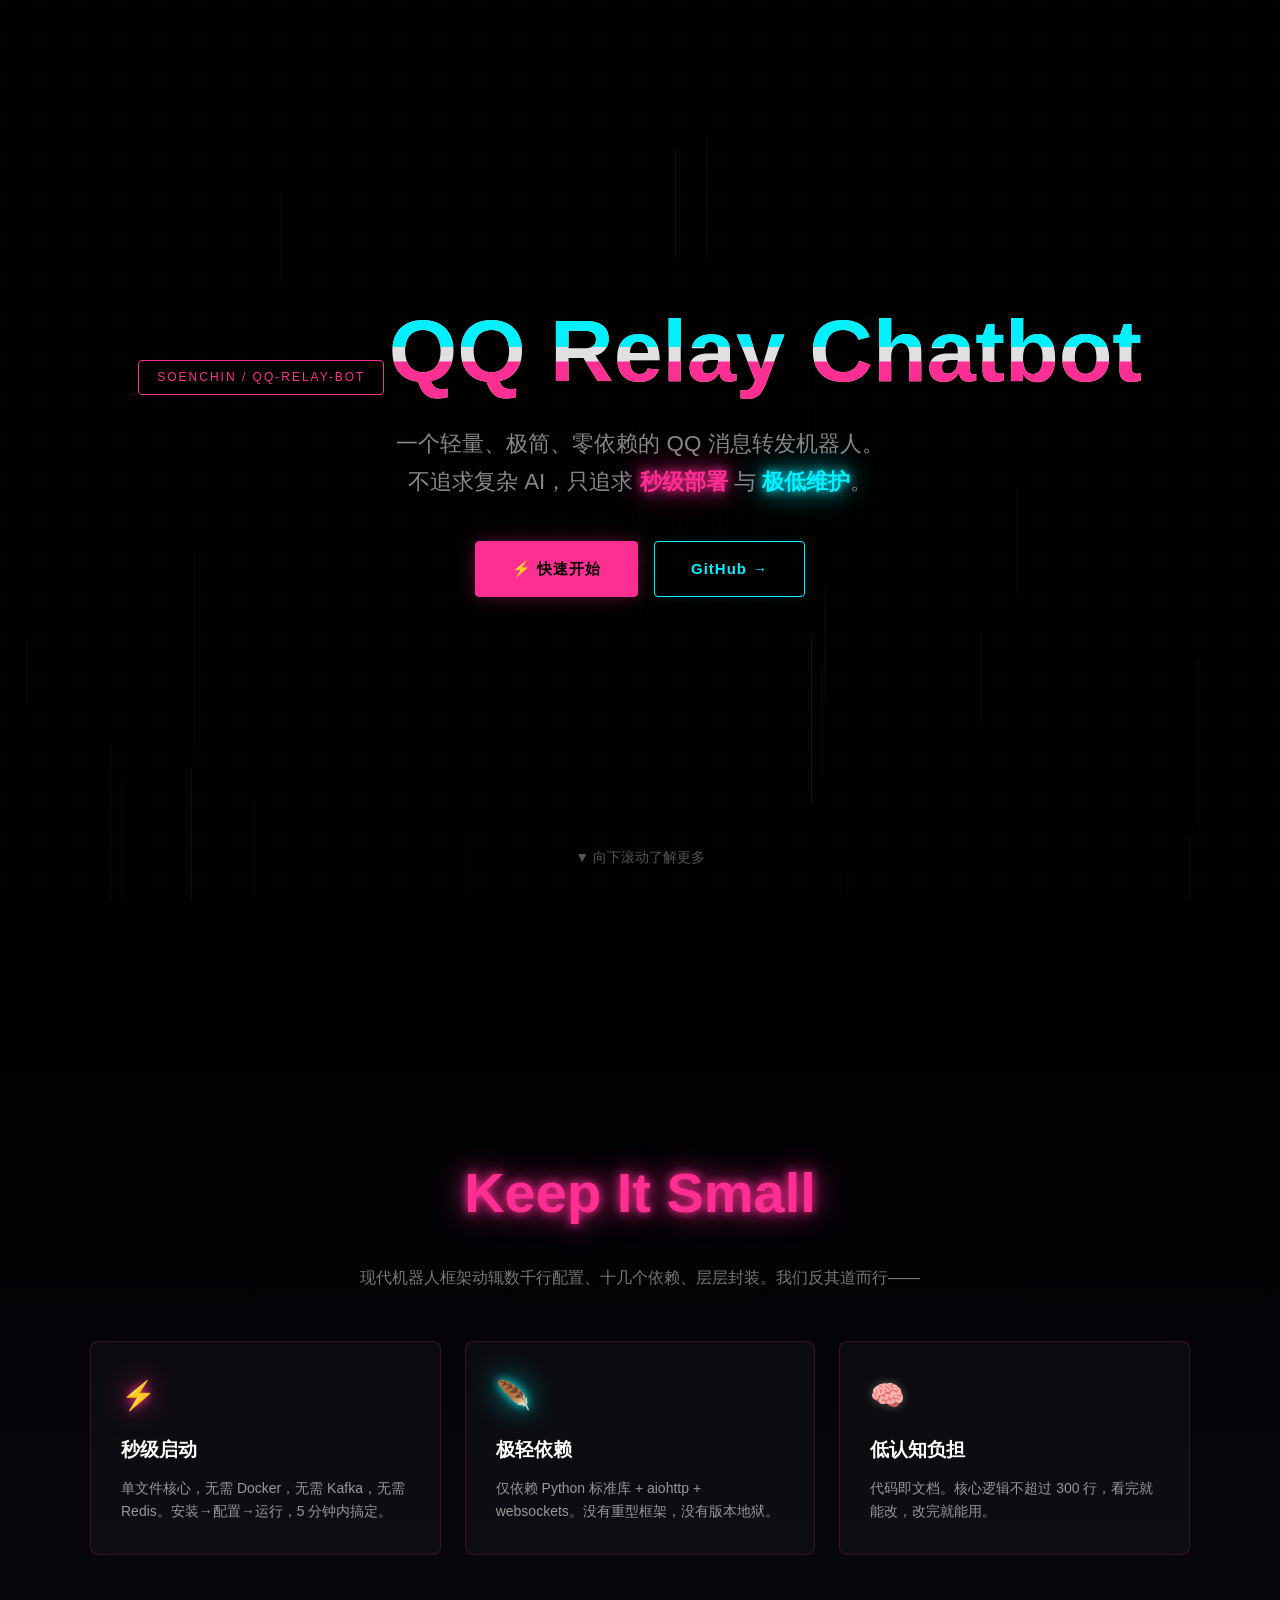
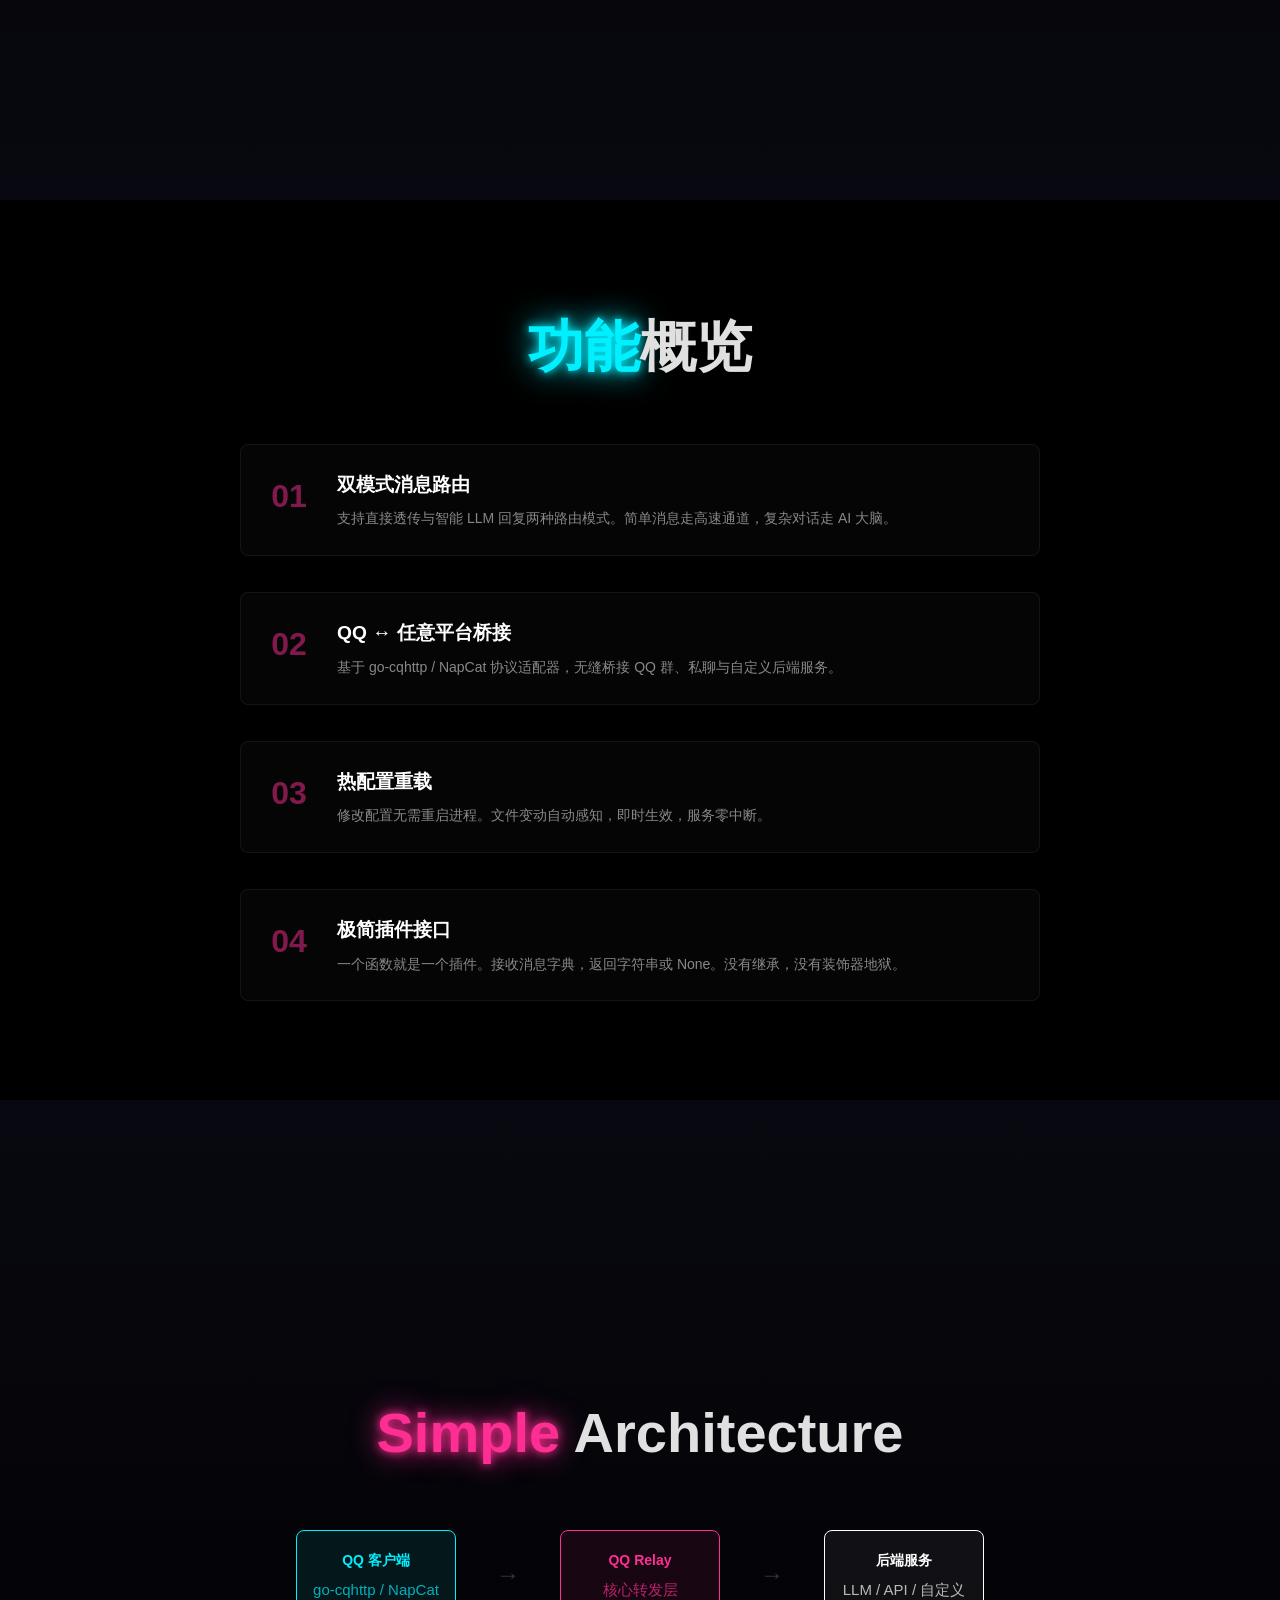
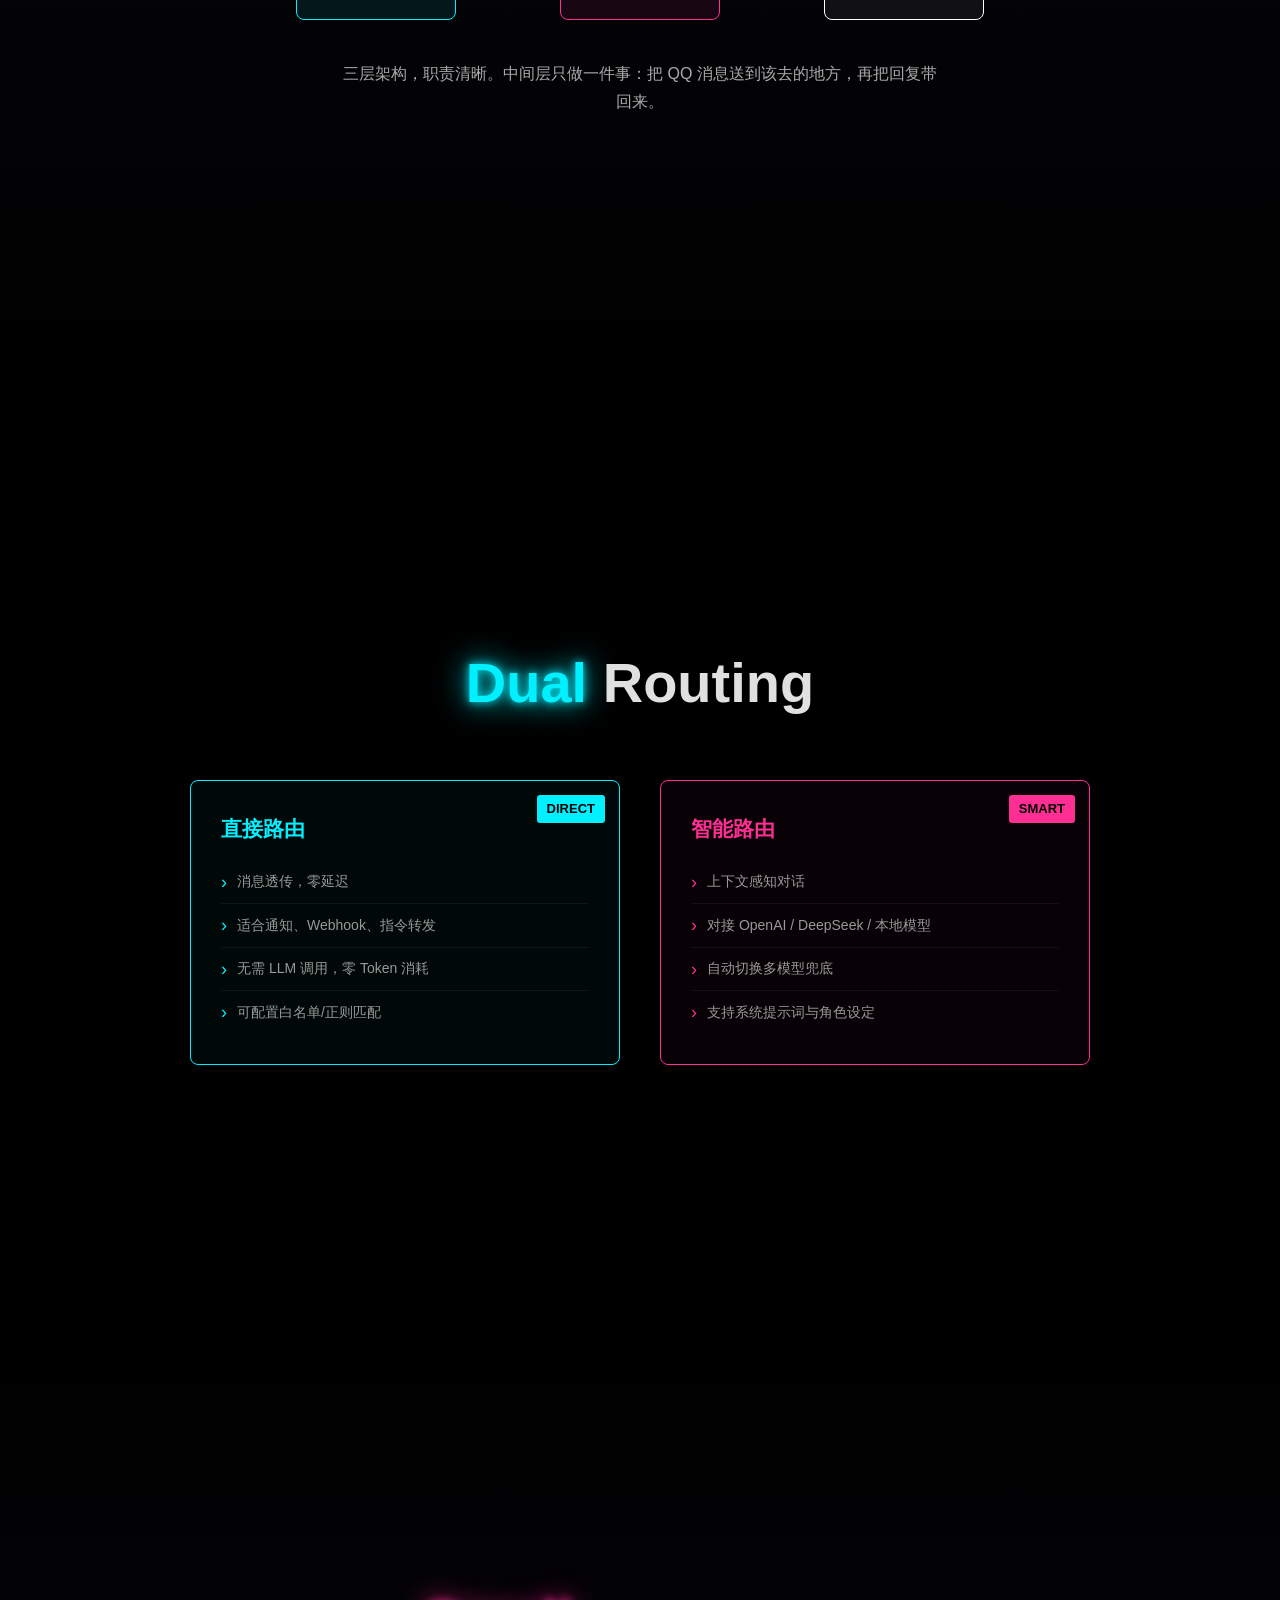
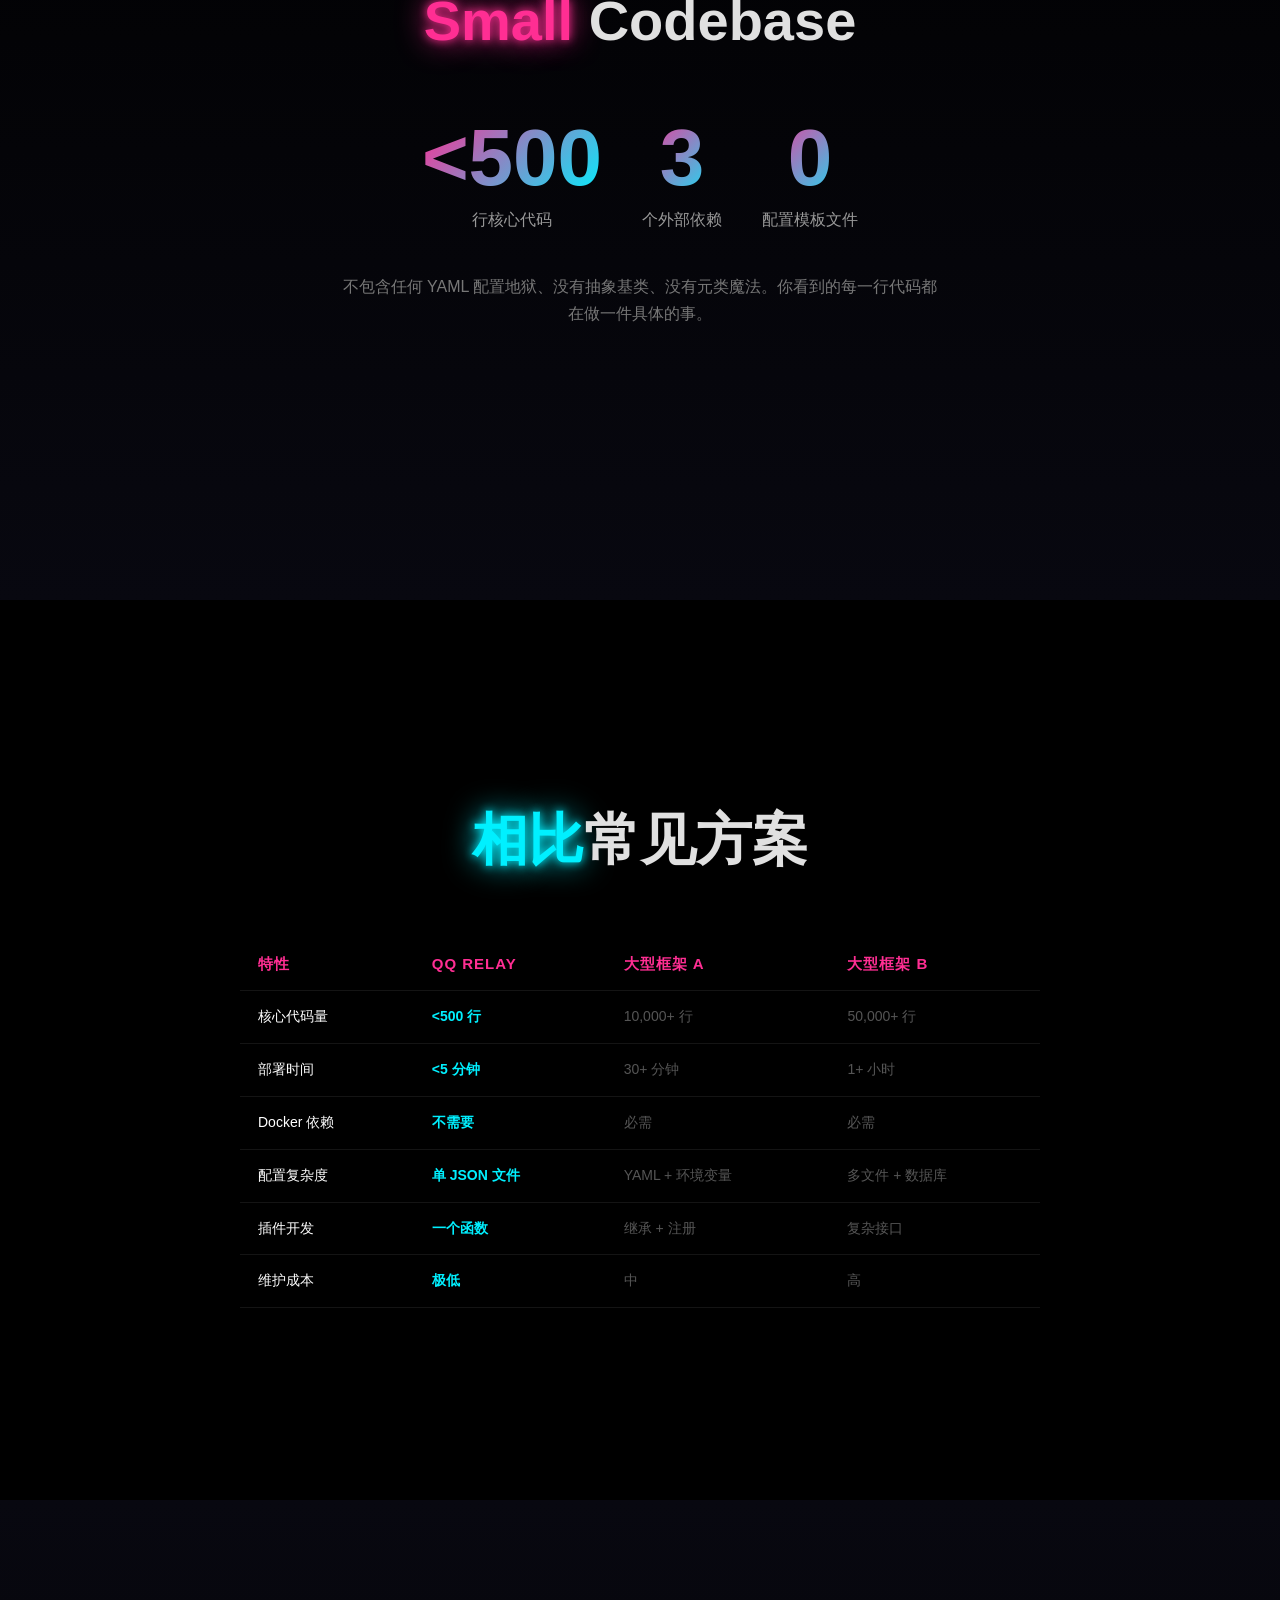
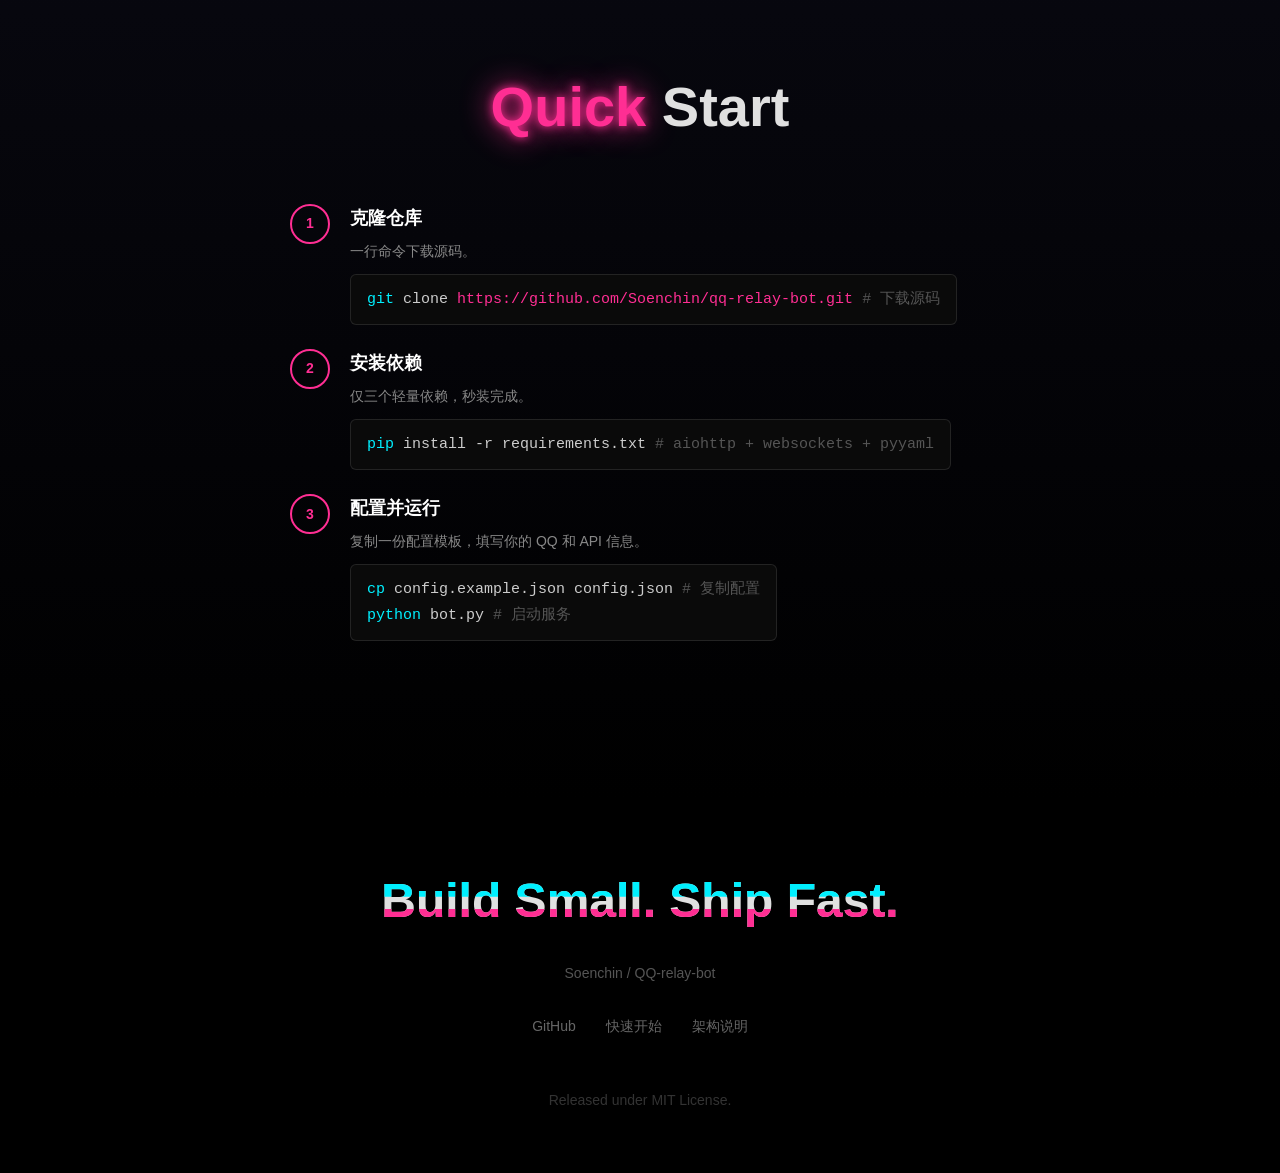
==== docs/index.html @ 9f0d70b4 "Add landing page to docs/ for GitHub Pages" ====
<!DOCTYPE html>
<html lang="zh-CN">
<head>
<meta charset="UTF-8">
<meta name="viewport" content="width=device-width, initial-scale=1.0">
<title>QQ Relay Chatbot — 轻量 · 极简 · 即开即用</title>
<style>
/* === RESET & BASE === */
*, *::before, *::after { margin: 0; padding: 0; box-sizing: border-box; }
html { scroll-behavior: smooth; }
body {
  font-family: 'Segoe UI', 'PingFang SC', 'Microsoft YaHei', sans-serif;
  background: #000; color: #e0e0e0;
  overflow-x: hidden;
  line-height: 1.7;
}

/* === ANIMATED GRID BACKGROUND === */
#bg-canvas {
  position: fixed; inset: 0; z-index: 0; pointer-events: none;
}

/* === SCROLLBAR === */
::-webkit-scrollbar { width: 6px; }
::-webkit-scrollbar-track { background: #000; }
::-webkit-scrollbar-thumb { background: #FF2E93; border-radius: 3px; }

/* === GLITCH TEXT === */
.glitch {
  position: relative;
  display: inline-block;
}
.glitch::before, .glitch::after {
  content: attr(data-text);
  position: absolute; left: 0; top: 0; width: 100%; height: 100%;
}
.glitch::before {
  color: #00F0FF;
  clip-path: polygon(0 0, 100% 0, 100% 45%, 0 45%);
  animation: glitchTop 3s infinite linear alternate-reverse;
}
.glitch::after {
  color: #FF2E93;
  clip-path: polygon(0 60%, 100% 60%, 100% 100%, 0 100%);
  animation: glitchBottom 3s infinite linear alternate-reverse;
}
@keyframes glitchTop {
  0%, 20%, 100% { transform: translateX(0); }
  10% { transform: translateX(-3px); }
  15% { transform: translateX(2px); }
}
@keyframes glitchBottom {
  0%, 20%, 100% { transform: translateX(0); }
  10% { transform: translateX(3px); }
  15% { transform: translateX(-2px); }
}

/* === NEON TEXT === */
.neon-pink { color: #FF2E93; text-shadow: 0 0 10px #FF2E93, 0 0 30px #FF2E93; }
.neon-cyan { color: #00F0FF; text-shadow: 0 0 10px #00F0FF, 0 0 30px #00F0FF; }
.neon-white { color: #fff; text-shadow: 0 0 10px rgba(255,255,255,0.3); }

/* === SECTIONS === */
section {
  position: relative; z-index: 1;
  width: 100%; min-height: 100vh;
  display: flex; flex-direction: column; justify-content: center; align-items: center;
  padding: 80px 24px;
}
.container { width: 100%; max-width: 1100px; margin: 0 auto; }

/* === HERO === */
#hero { text-align: center; min-height: 100vh; }
#hero .badge {
  display: inline-block; padding: 6px 18px; border-radius: 4px;
  border: 1px solid #FF2E93; color: #FF2E93; font-size: 12px; letter-spacing: 2px; text-transform: uppercase;
  margin-bottom: 30px; animation: pulse 2s ease-in-out infinite;
}
@keyframes pulse { 0%,100% { opacity: 1; } 50% { opacity: 0.6; } }
#hero h1 { font-size: clamp(2.5rem, 8vw, 5.5rem); font-weight: 900; margin-bottom: 16px; line-height: 1.1; }
#hero .subtitle { font-size: clamp(1rem, 2.5vw, 1.4rem); color: #888; max-width: 600px; margin: 0 auto 40px; }
#hero .cta { display: inline-flex; gap: 16px; flex-wrap: wrap; justify-content: center; }
#hero .btn {
  display: inline-block; padding: 14px 36px; border-radius: 4px; font-size: 15px; font-weight: 600;
  text-decoration: none; transition: all 0.3s; cursor: pointer; border: 1px solid; letter-spacing: 1px;
}
#hero .btn-primary {
  background: #FF2E93; color: #000; border-color: #FF2E93;
  box-shadow: 0 0 20px rgba(255,46,147,0.3);
}
#hero .btn-primary:hover { background: #ff4da6; box-shadow: 0 0 30px rgba(255,46,147,0.5); }
#hero .btn-ghost {
  background: transparent; color: #00F0FF; border-color: #00F0FF;
  box-shadow: 0 0 10px rgba(0,240,255,0.1);
}
#hero .btn-ghost:hover { background: rgba(0,240,255,0.1); box-shadow: 0 0 20px rgba(0,240,255,0.3); }
#hero .scroll-hint { position: absolute; bottom: 30px; left: 50%; transform: translateX(-50%); font-size: 14px; color: #555; }

/* === PHILOSOPHY === */
#philosophy { background: linear-gradient(180deg, #000 0%, #080810 100%); }
#philosophy h2 { font-size: clamp(2rem, 6vw, 3.5rem); margin-bottom: 24px; text-align: center; }
#philosophy .cards { display: grid; grid-template-columns: repeat(auto-fit, minmax(280px, 1fr)); gap: 24px; margin-top: 50px; }
#philosophy .card {
  background: rgba(255,255,255,0.03); border: 1px solid rgba(255,46,147,0.2); border-radius: 8px;
  padding: 30px; transition: all 0.3s; position: relative; overflow: hidden;
}
#philosophy .card::before {
  content: ''; position: absolute; top: 0; left: 0; right: 0; height: 2px;
  background: linear-gradient(90deg, #FF2E93, #00F0FF); opacity: 0; transition: opacity 0.3s;
}
#philosophy .card:hover { border-color: rgba(255,46,147,0.5); transform: translateY(-4px); }
#philosophy .card:hover::before { opacity: 1; }
#philosophy .card-icon { font-size: 28px; margin-bottom: 14px; }
#philosophy .card h3 { font-size: 1.2rem; margin-bottom: 10px; color: #fff; }
#philosophy .card p { font-size: 14px; color: #999; }

/* === FEATURES === */
#features { background: #000; }
#features h2 { font-size: clamp(2rem, 6vw, 3.5rem); margin-bottom: 50px; text-align: center; }
#features .feature-list { display: flex; flex-direction: column; gap: 36px; max-width: 800px; margin: 0 auto; }
#features .feature-item {
  display: flex; gap: 24px; align-items: flex-start;
  padding: 24px; background: rgba(255,255,255,0.02); border: 1px solid rgba(255,255,255,0.06); border-radius: 8px;
  transition: all 0.3s;
}
#features .feature-item:hover { border-color: rgba(0,240,255,0.3); background: rgba(0,240,255,0.03); }
#features .feature-num {
  font-size: 2rem; font-weight: 900; color: #FF2E93; opacity: 0.5; min-width: 48px; text-align: center;
}
#features .feature-text h3 { font-size: 1.2rem; color: #fff; margin-bottom: 6px; }
#features .feature-text p { color: #888; font-size: 14px; }

/* === ARCHITECTURE === */
#architecture { background: linear-gradient(180deg, #080810 0%, #000 100%); }
#architecture h2 { font-size: clamp(2rem, 6vw, 3.5rem); margin-bottom: 50px; text-align: center; }
#architecture .arch-box {
  display: flex; flex-wrap: wrap; justify-content: center; gap: 40px; align-items: center; max-width: 900px; margin: 0 auto;
}
#architecture .arch-node {
  width: 160px; height: 90px; border-radius: 8px; display: flex; align-items: center; justify-content: center;
  font-size: 14px; font-weight: 600; position: relative; flex-direction: column; gap: 4px;
}
#architecture .arch-node.qq { background: rgba(0,240,255,0.08); border: 1px solid #00F0FF; color: #00F0FF; }
#architecture .arch-node.core { background: rgba(255,46,147,0.08); border: 1px solid #FF2E93; color: #FF2E93; }
#architecture .arch-node.llm { background: rgba(255,255,255,0.05); border: 1px solid #fff; color: #fff; }
#architecture .arch-node .label { font-size: 15px; opacity: 0.7; font-weight: 400; }
#architecture .arch-arrow {
  font-size: 24px; color: #333; transition: color 0.3s;
}
#architecture .arch-box:hover .arch-arrow { color: #FF2E93; }
#architecture .desc { text-align: center; max-width: 600px; margin: 40px auto 0 auto; color: #aaa; font-size: 16px; }

/* === ROUTING === */
#routing { background: #000; }
#routing h2 { font-size: clamp(2rem, 6vw, 3.5rem); margin-bottom: 50px; text-align: center; }
#routing .routes { display: grid; grid-template-columns: repeat(auto-fit, minmax(300px, 1fr)); gap: 40px; max-width: 900px; margin: 0 auto; }
#routing .route {
  border: 1px solid; border-radius: 8px; padding: 30px; position: relative; overflow: hidden;
}
#routing .route.direct { border-color: #00F0FF; background: rgba(0,240,255,0.03); }
#routing .route.smart { border-color: #FF2E93; background: rgba(255,46,147,0.03); }
#routing .route-tag {
  position: absolute; top: 14px; right: 14px; font-size: 13px; padding: 3px 10px; border-radius: 3px; font-weight: 600;
}
#routing .route.direct .route-tag { background: #00F0FF; color: #000; }
#routing .route.smart .route-tag { background: #FF2E93; color: #000; }
#routing .route h3 { font-size: 1.3rem; margin-bottom: 14px; }
#routing .route.direct h3 { color: #00F0FF; }
#routing .route.smart h3 { color: #FF2E93; }
#routing .route ul { list-style: none; }
#routing .route li { padding: 6px 0; font-size: 14px; color: #999; border-bottom: 1px solid rgba(255,255,255,0.05); display: flex; align-items: center; gap: 10px; }
#routing .route li::before { content: '›'; font-size: 18px; }
#routing .route.direct li::before { color: #00F0FF; }
#routing .route.smart li::before { color: #FF2E93; }
#routing .route li:last-child { border-bottom: none; }

/* === CODE SIZE === */
#code-size { background: linear-gradient(180deg, #000 0%, #080810 100%); }
#code-size h2 { font-size: clamp(2rem, 6vw, 3.5rem); margin-bottom: 50px; text-align: center; }
#code-size .stats { display: flex; flex-wrap: wrap; justify-content: center; gap: 40px; max-width: 800px; margin: 0 auto; }
#code-size .stat { text-align: center; }
#code-size .stat-value {
  font-size: clamp(3rem, 8vw, 5rem); font-weight: 900; line-height: 1;
  background: linear-gradient(135deg, #FF2E93, #00F0FF); -webkit-background-clip: text; -webkit-text-fill-color: transparent;
}
#code-size .stat-label { font-size: 16px; color: #999; margin-top: 8px; }
#code-size .note { text-align: center; max-width: 600px; margin: 40px auto 0 auto; color: #777; font-size: 16px; }

/* === COMPARISON === */
#comparison { background: #000; }
#comparison h2 { font-size: clamp(2rem, 6vw, 3.5rem); margin-bottom: 50px; text-align: center; }
#comparison table { width: 100%; max-width: 800px; margin: 0 auto; border-collapse: collapse; font-size: 14px; }
#comparison th, #comparison td { padding: 14px 18px; text-align: left; border-bottom: 1px solid rgba(255,255,255,0.08); }
#comparison th { color: #FF2E93; font-weight: 600; font-size: 15px; text-transform: uppercase; letter-spacing: 1px; }
#comparison td { color: #bbb; }
#comparison td:first-child { color: #fff; font-weight: 500; }
#comparison tr:hover td { background: rgba(255,255,255,0.02); }
#comparison .check { color: #00F0FF; font-weight: 700; }
#comparison .cross { color: #555; }

/* === QUICK START === */
#quickstart { background: linear-gradient(180deg, #080810 0%, #000 100%); }
#quickstart h2 { font-size: clamp(2rem, 6vw, 3.5rem); margin-bottom: 50px; text-align: center; }
#quickstart .step-list { max-width: 700px; margin: 0 auto; display: flex; flex-direction: column; gap: 24px; }
#quickstart .step {
  display: flex; gap: 20px; align-items: flex-start;
}
#quickstart .step-num {
  width: 40px; height: 40px; border-radius: 50%; flex-shrink: 0;
  display: flex; align-items: center; justify-content: center; font-weight: 700; font-size: 14px;
  border: 2px solid #FF2E93; color: #FF2E93;
}
#quickstart .step-text h3 { font-size: 1.1rem; color: #fff; margin-bottom: 6px; }
#quickstart .step-text p { color: #888; font-size: 14px; margin-bottom: 10px; }
#quickstart .code-block {
  background: #0a0a0a; border: 1px solid rgba(255,255,255,0.1); border-radius: 6px;
  padding: 12px 16px; font-family: 'Consolas', 'Monaco', monospace; font-size: 15px; color: #ccc;
  overflow-x: auto; white-space: nowrap;
}
#quickstart .code-block .comment { color: #555; font-size: 15px; }
#quickstart .code-block .cmd { color: #00F0FF; }
#quickstart .code-block .arg { color: #FF2E93; }

/* === FOOTER === */
#footer { min-height: 40vh; text-align: center; padding: 60px 24px; }
#footer h2 { font-size: clamp(2rem, 6vw, 3rem); margin-bottom: 20px; }
#footer .links { display: flex; gap: 30px; justify-content: center; flex-wrap: wrap; margin-top: 30px; }
#footer .links a { color: #666; text-decoration: none; font-size: 14px; transition: color 0.3s; }
#footer .links a:hover { color: #FF2E93; }
#footer .copy { margin-top: 50px; font-size: 14px; color: #333; }

/* === REVEAL ANIMATION === */
.reveal { opacity: 0; transform: translateY(40px); transition: all 0.8s ease-out; }
.reveal.visible { opacity: 1; transform: translateY(0); }

/* === RESPONSIVE === */
@media (max-width: 640px) {
  #architecture .arch-arrow { display: none; }
  #architecture .arch-box { flex-direction: column; gap: 20px; }
  #routing .routes { grid-template-columns: 1fr; }
  #comparison table { font-size: 12px; }
  #comparison th, #comparison td { padding: 10px 12px; }
}
</style>
</head>
<body>

<canvas id="bg-canvas"></canvas>

<!-- ===== HERO ===== -->
<section id="hero">
  <div class="container">
    <div class="badge">Soenchin / QQ-relay-bot</div>
    <h1 class="glitch" data-text="QQ Relay Chatbot">QQ Relay Chatbot</h1>
    <p class="subtitle">一个轻量、极简、零依赖的 QQ 消息转发机器人。<br>不追求复杂 AI，只追求 <strong class="neon-pink">秒级部署</strong> 与 <strong class="neon-cyan">极低维护</strong>。</p>
    <div class="cta">
      <a href="#quickstart" class="btn btn-primary">⚡ 快速开始</a>
      <a href="https://github.com/Soenchin/qq-relay-bot" class="btn btn-ghost">GitHub →</a>
    </div>
  </div>
  <div class="scroll-hint">▼ 向下滚动了解更多</div>
</section>

<!-- ===== PHILOSOPHY ===== -->
<section id="philosophy">
  <div class="container">
    <h2 class="reveal"><span class="neon-pink">Keep It Small</span></h2>
    <p class="reveal" style="text-align:center; color:#777; max-width:600px; margin:0 auto;">现代机器人框架动辄数千行配置、十几个依赖、层层封装。我们反其道而行——</p>
    <div class="cards">
      <div class="card reveal">
        <div class="card-icon neon-pink">⚡</div>
        <h3>秒级启动</h3>
        <p>单文件核心，无需 Docker，无需 Kafka，无需 Redis。安装→配置→运行，5 分钟内搞定。</p>
      </div>
      <div class="card reveal">
        <div class="card-icon neon-cyan">🪶</div>
        <h3>极轻依赖</h3>
        <p>仅依赖 Python 标准库 + aiohttp + websockets。没有重型框架，没有版本地狱。</p>
      </div>
      <div class="card reveal">
        <div class="card-icon neon-white">🧠</div>
        <h3>低认知负担</h3>
        <p>代码即文档。核心逻辑不超过 300 行，看完就能改，改完就能用。</p>
      </div>
    </div>
  </div>
</section>

<!-- ===== FEATURES ===== -->
<section id="features">
  <div class="container">
    <h2 class="reveal"><span class="neon-cyan">功能</span>概览</h2>
    <div class="feature-list">
      <div class="feature-item reveal">
        <div class="feature-num">01</div>
        <div class="feature-text">
          <h3>双模式消息路由</h3>
          <p>支持直接透传与智能 LLM 回复两种路由模式。简单消息走高速通道，复杂对话走 AI 大脑。</p>
        </div>
      </div>
      <div class="feature-item reveal">
        <div class="feature-num">02</div>
        <div class="feature-text">
          <h3>QQ ↔ 任意平台桥接</h3>
          <p>基于 go-cqhttp / NapCat 协议适配器，无缝桥接 QQ 群、私聊与自定义后端服务。</p>
        </div>
      </div>
      <div class="feature-item reveal">
        <div class="feature-num">03</div>
        <div class="feature-text">
          <h3>热配置重载</h3>
          <p>修改配置无需重启进程。文件变动自动感知，即时生效，服务零中断。</p>
        </div>
      </div>
      <div class="feature-item reveal">
        <div class="feature-num">04</div>
        <div class="feature-text">
          <h3>极简插件接口</h3>
          <p>一个函数就是一个插件。接收消息字典，返回字符串或 None。没有继承，没有装饰器地狱。</p>
        </div>
      </div>
    </div>
  </div>
</section>

<!-- ===== ARCHITECTURE ===== -->
<section id="architecture">
  <div class="container">
    <h2 class="reveal"><span class="neon-pink">Simple</span> Architecture</h2>
    <div class="arch-box reveal">
      <div class="arch-node qq">
        <span>QQ 客户端</span>
        <span class="label">go-cqhttp / NapCat</span>
      </div>
      <div class="arch-arrow">→</div>
      <div class="arch-node core">
        <span>QQ Relay</span>
        <span class="label">核心转发层</span>
      </div>
      <div class="arch-arrow">→</div>
      <div class="arch-node llm">
        <span>后端服务</span>
        <span class="label">LLM / API / 自定义</span>
      </div>
    </div>
    <p class="desc reveal">三层架构，职责清晰。中间层只做一件事：把 QQ 消息送到该去的地方，再把回复带回来。</p>
  </div>
</section>

<!-- ===== ROUTING ===== -->
<section id="routing">
  <div class="container">
    <h2 class="reveal"><span class="neon-cyan">Dual</span> Routing</h2>
    <div class="routes">
      <div class="route direct reveal">
        <span class="route-tag">DIRECT</span>
        <h3>直接路由</h3>
        <ul>
          <li>消息透传，零延迟</li>
          <li>适合通知、Webhook、指令转发</li>
          <li>无需 LLM 调用，零 Token 消耗</li>
          <li>可配置白名单/正则匹配</li>
        </ul>
      </div>
      <div class="route smart reveal">
        <span class="route-tag">SMART</span>
        <h3>智能路由</h3>
        <ul>
          <li>上下文感知对话</li>
          <li>对接 OpenAI / DeepSeek / 本地模型</li>
          <li>自动切换多模型兜底</li>
          <li>支持系统提示词与角色设定</li>
        </ul>
      </div>
    </div>
  </div>
</section>

<!-- ===== CODE SIZE ===== -->
<section id="code-size">
  <div class="container">
    <h2 class="reveal"><span class="neon-pink">Small</span> Codebase</h2>
    <div class="stats">
      <div class="stat reveal">
        <div class="stat-value">&lt;500</div>
        <div class="stat-label">行核心代码</div>
      </div>
      <div class="stat reveal">
        <div class="stat-value">3</div>
        <div class="stat-label">个外部依赖</div>
      </div>
      <div class="stat reveal">
        <div class="stat-value">0</div>
        <div class="stat-label">配置模板文件</div>
      </div>
    </div>
    <p class="note reveal">不包含任何 YAML 配置地狱、没有抽象基类、没有元类魔法。你看到的每一行代码都在做一件具体的事。</p>
  </div>
</section>

<!-- ===== COMPARISON ===== -->
<section id="comparison">
  <div class="container">
    <h2 class="reveal"><span class="neon-cyan">相比</span>常见方案</h2>
    <div class="reveal" style="overflow-x:auto;">
      <table>
        <tr>
          <th>特性</th>
          <th>QQ Relay</th>
          <th>大型框架 A</th>
          <th>大型框架 B</th>
        </tr>
        <tr>
          <td>核心代码量</td>
          <td class="check">&lt;500 行</td>
          <td class="cross">10,000+ 行</td>
          <td class="cross">50,000+ 行</td>
        </tr>
        <tr>
          <td>部署时间</td>
          <td class="check">&lt;5 分钟</td>
          <td class="cross">30+ 分钟</td>
          <td class="cross">1+ 小时</td>
        </tr>
        <tr>
          <td>Docker 依赖</td>
          <td class="check">不需要</td>
          <td class="cross">必需</td>
          <td class="cross">必需</td>
        </tr>
        <tr>
          <td>配置复杂度</td>
          <td class="check">单 JSON 文件</td>
          <td class="cross">YAML + 环境变量</td>
          <td class="cross">多文件 + 数据库</td>
        </tr>
        <tr>
          <td>插件开发</td>
          <td class="check">一个函数</td>
          <td class="cross">继承 + 注册</td>
          <td class="cross">复杂接口</td>
        </tr>
        <tr>
          <td>维护成本</td>
          <td class="check">极低</td>
          <td class="cross">中</td>
          <td class="cross">高</td>
        </tr>
      </table>
    </div>
  </div>
</section>

<!-- ===== QUICK START ===== -->
<section id="quickstart">
  <div class="container">
    <h2 class="reveal"><span class="neon-pink">Quick</span> Start</h2>
    <div class="step-list">
      <div class="step reveal">
        <div class="step-num">1</div>
        <div class="step-text">
          <h3>克隆仓库</h3>
          <p>一行命令下载源码。</p>
          <div class="code-block">
            <span class="cmd">git</span> clone <span class="arg">https://github.com/Soenchin/qq-relay-bot.git</span> <span class="comment"># 下载源码</span>
          </div>
        </div>
      </div>
      <div class="step reveal">
        <div class="step-num">2</div>
        <div class="step-text">
          <h3>安装依赖</h3>
          <p>仅三个轻量依赖，秒装完成。</p>
          <div class="code-block">
            <span class="cmd">pip</span> install -r requirements.txt <span class="comment"># aiohttp + websockets + pyyaml</span>
          </div>
        </div>
      </div>
      <div class="step reveal">
        <div class="step-num">3</div>
        <div class="step-text">
          <h3>配置并运行</h3>
          <p>复制一份配置模板，填写你的 QQ 和 API 信息。</p>
          <div class="code-block">
            <span class="cmd">cp</span> config.example.json config.json <span class="comment"># 复制配置</span><br>
            <span class="cmd">python</span> bot.py <span class="comment"># 启动服务</span>
          </div>
        </div>
      </div>
    </div>
  </div>
</section>

<!-- ===== FOOTER ===== -->
<section id="footer">
  <div class="container">
    <h2 class="glitch" data-text="Build Small. Ship Fast.">Build Small. Ship Fast.</h2>
    <p style="color:#555; font-size:14px;">Soenchin / QQ-relay-bot</p>
    <div class="links">
      <a href="https://github.com/Soenchin/qq-relay-bot">GitHub</a>
      <a href="#quickstart">快速开始</a>
      <a href="#architecture">架构说明</a>
    </div>
    <p class="copy">Released under MIT License.</p>
  </div>
</section>

<script>
// === BACKGROUND GRID ANIMATION ===
(function() {
  const canvas = document.getElementById('bg-canvas');
  const ctx = canvas.getContext('2d');
  let w, h, rows, cols, size = 40;
  const lines = [];

  function resize() {
    w = canvas.width = window.innerWidth;
    h = canvas.height = window.innerHeight;
    rows = Math.ceil(h / size) + 1;
    cols = Math.ceil(w / size) + 1;
  }
  resize();
  window.addEventListener('resize', resize);

  for (let r = 0; r < 20; r++) {
    lines.push({
      x: Math.random() * w,
      y: Math.random() * h,
      speed: 0.5 + Math.random() * 1.5,
      len: 50 + Math.random() * 150,
      alpha: 0.05 + Math.random() * 0.1,
      color: Math.random() > 0.5 ? '#FF2E93' : '#00F0FF'
    });
  }

  function draw() {
    ctx.clearRect(0, 0, w, h);
    // grid
    ctx.strokeStyle = 'rgba(255,255,255,0.025)';
    ctx.lineWidth = 1;
    for (let x = 0; x <= w; x += size) { ctx.beginPath(); ctx.moveTo(x, 0); ctx.lineTo(x, h); ctx.stroke(); }
    for (let y = 0; y <= h; y += size) { ctx.beginPath(); ctx.moveTo(0, y); ctx.lineTo(w, y); ctx.stroke(); }
    // floating lines
    lines.forEach(l => {
      l.y += l.speed;
      if (l.y > h + l.len) { l.y = -l.len; l.x = Math.random() * w; }
      ctx.strokeStyle = l.color;
      ctx.globalAlpha = l.alpha;
      ctx.lineWidth = 1;
      ctx.beginPath();
      ctx.moveTo(l.x, l.y);
      ctx.lineTo(l.x, l.y + l.len);
      ctx.stroke();
      ctx.globalAlpha = 1;
    });
    requestAnimationFrame(draw);
  }
  draw();
})();

// === SCROLL REVEAL ===
(function() {
  const observer = new IntersectionObserver((entries) => {
    entries.forEach(e => { if (e.isIntersecting) e.target.classList.add('visible'); });
  }, { threshold: 0.1 });
  document.querySelectorAll('.reveal').forEach(el => observer.observe(el));
})();
</script>

</body>
</html>
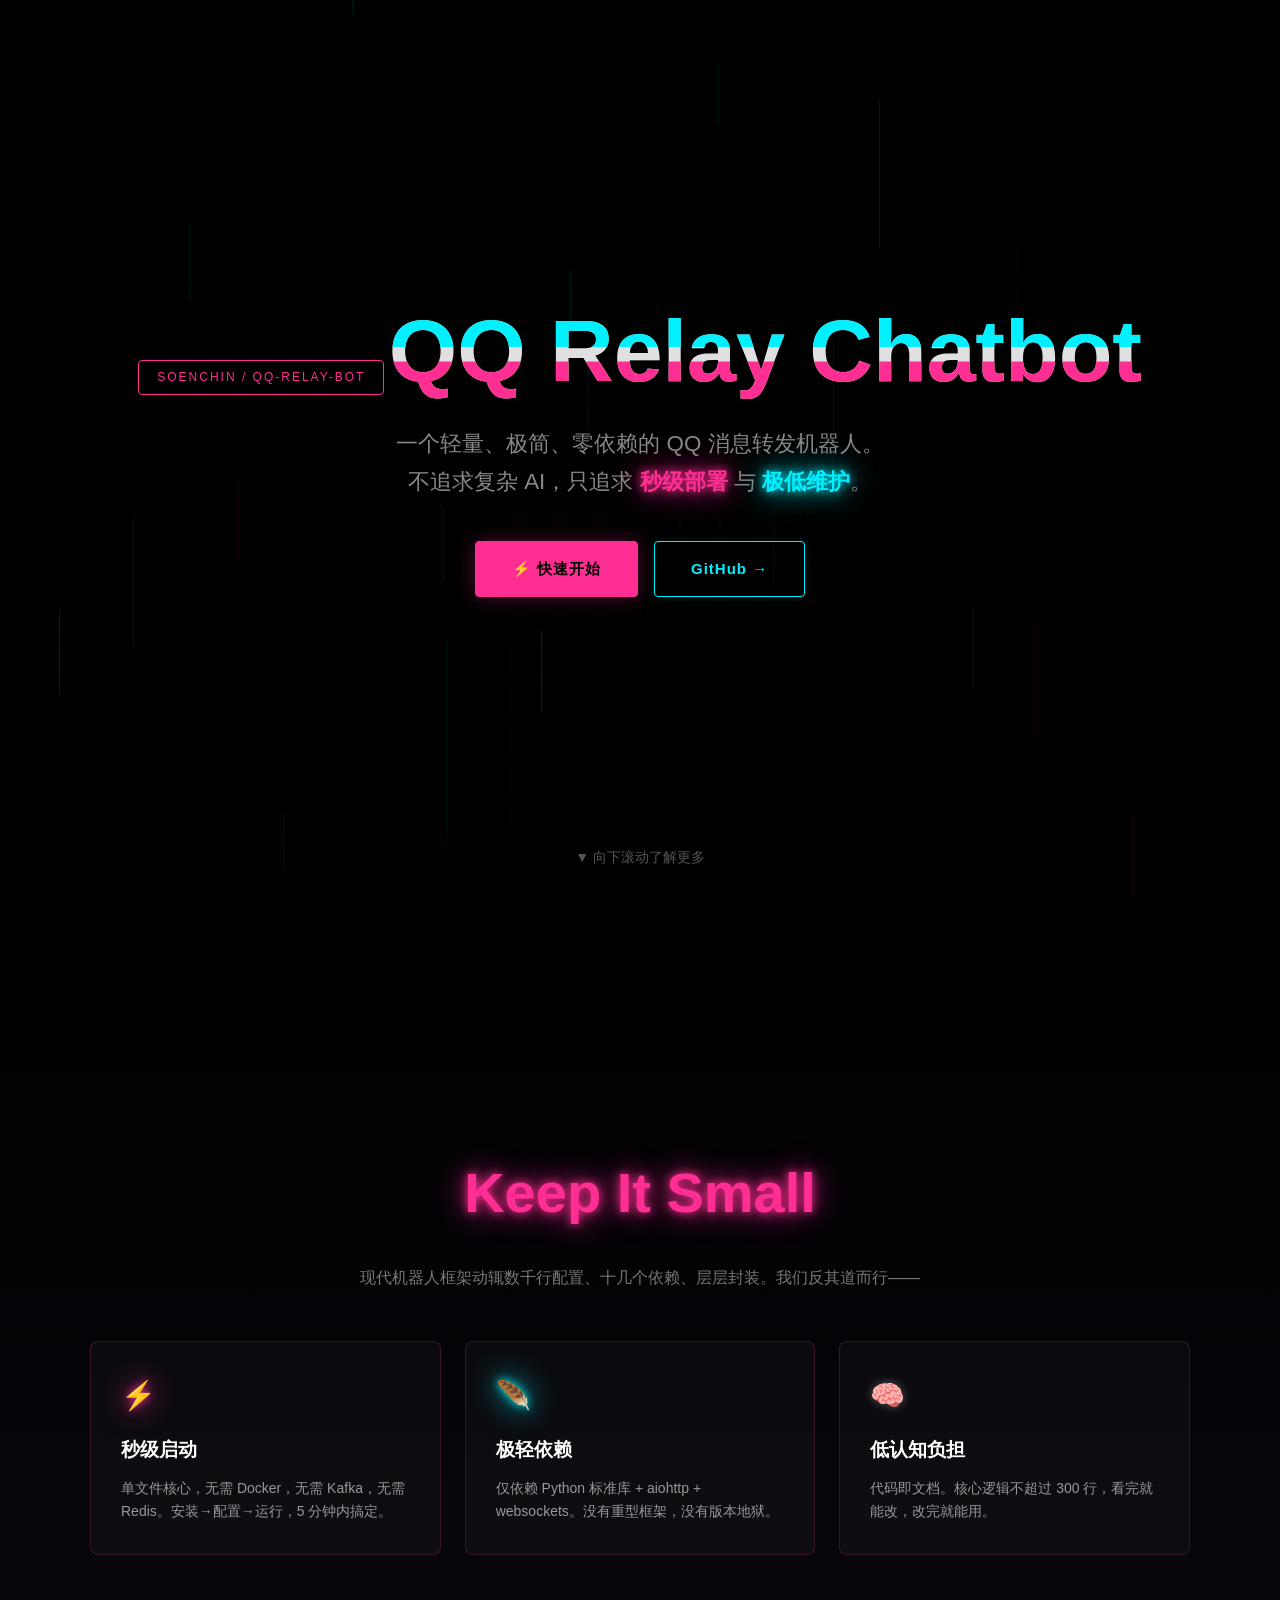
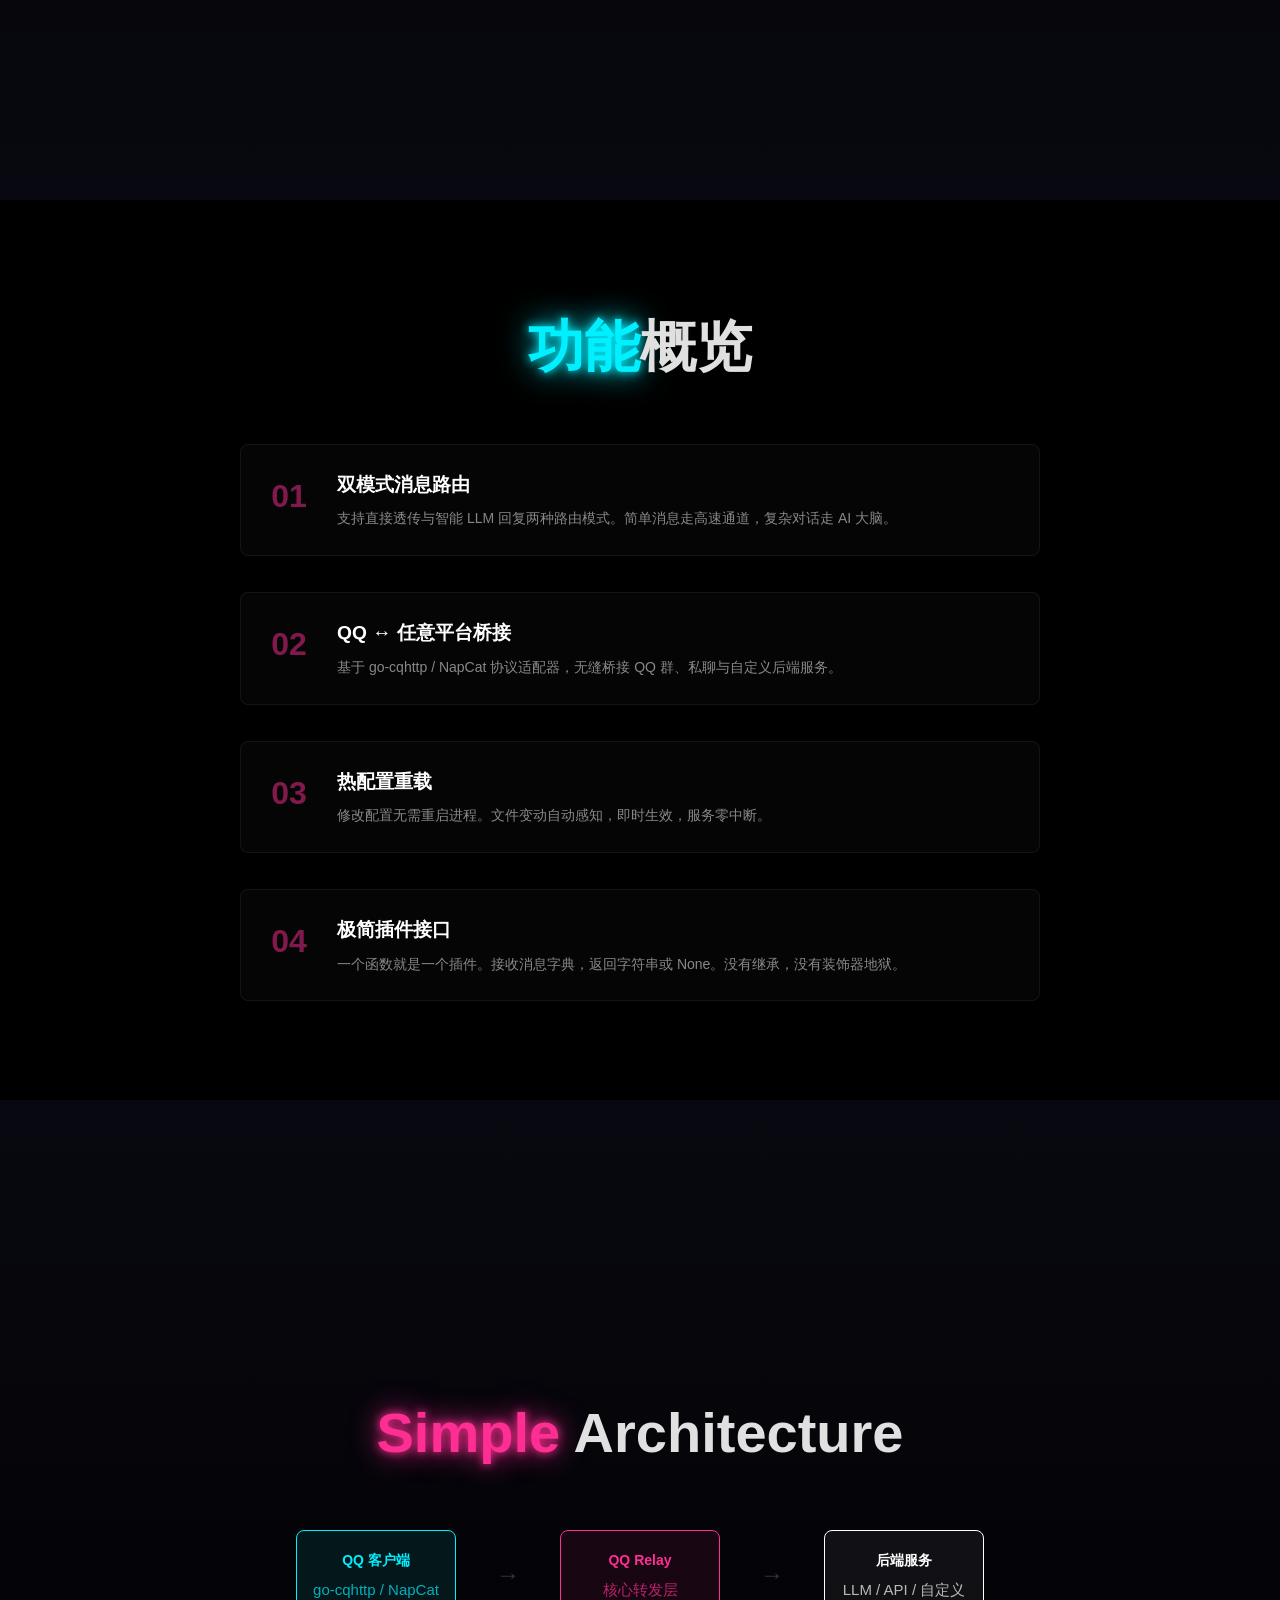
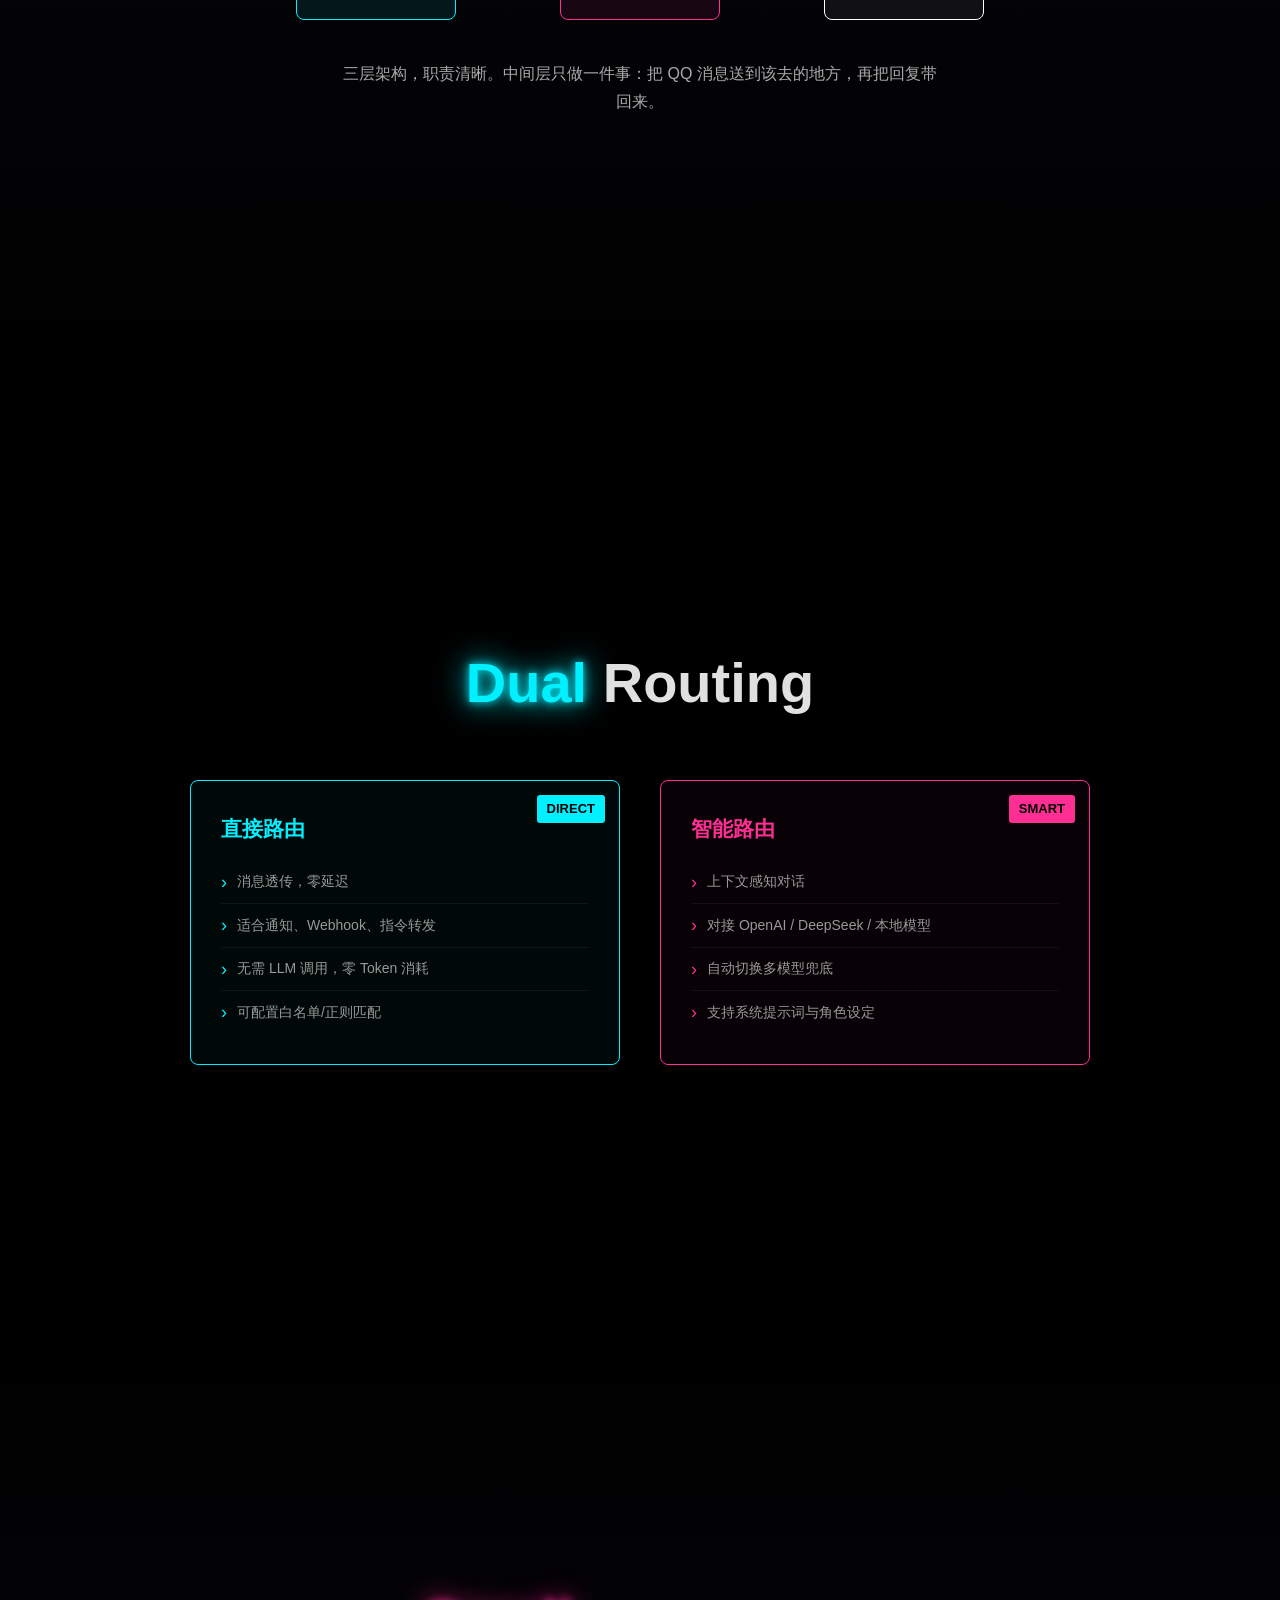
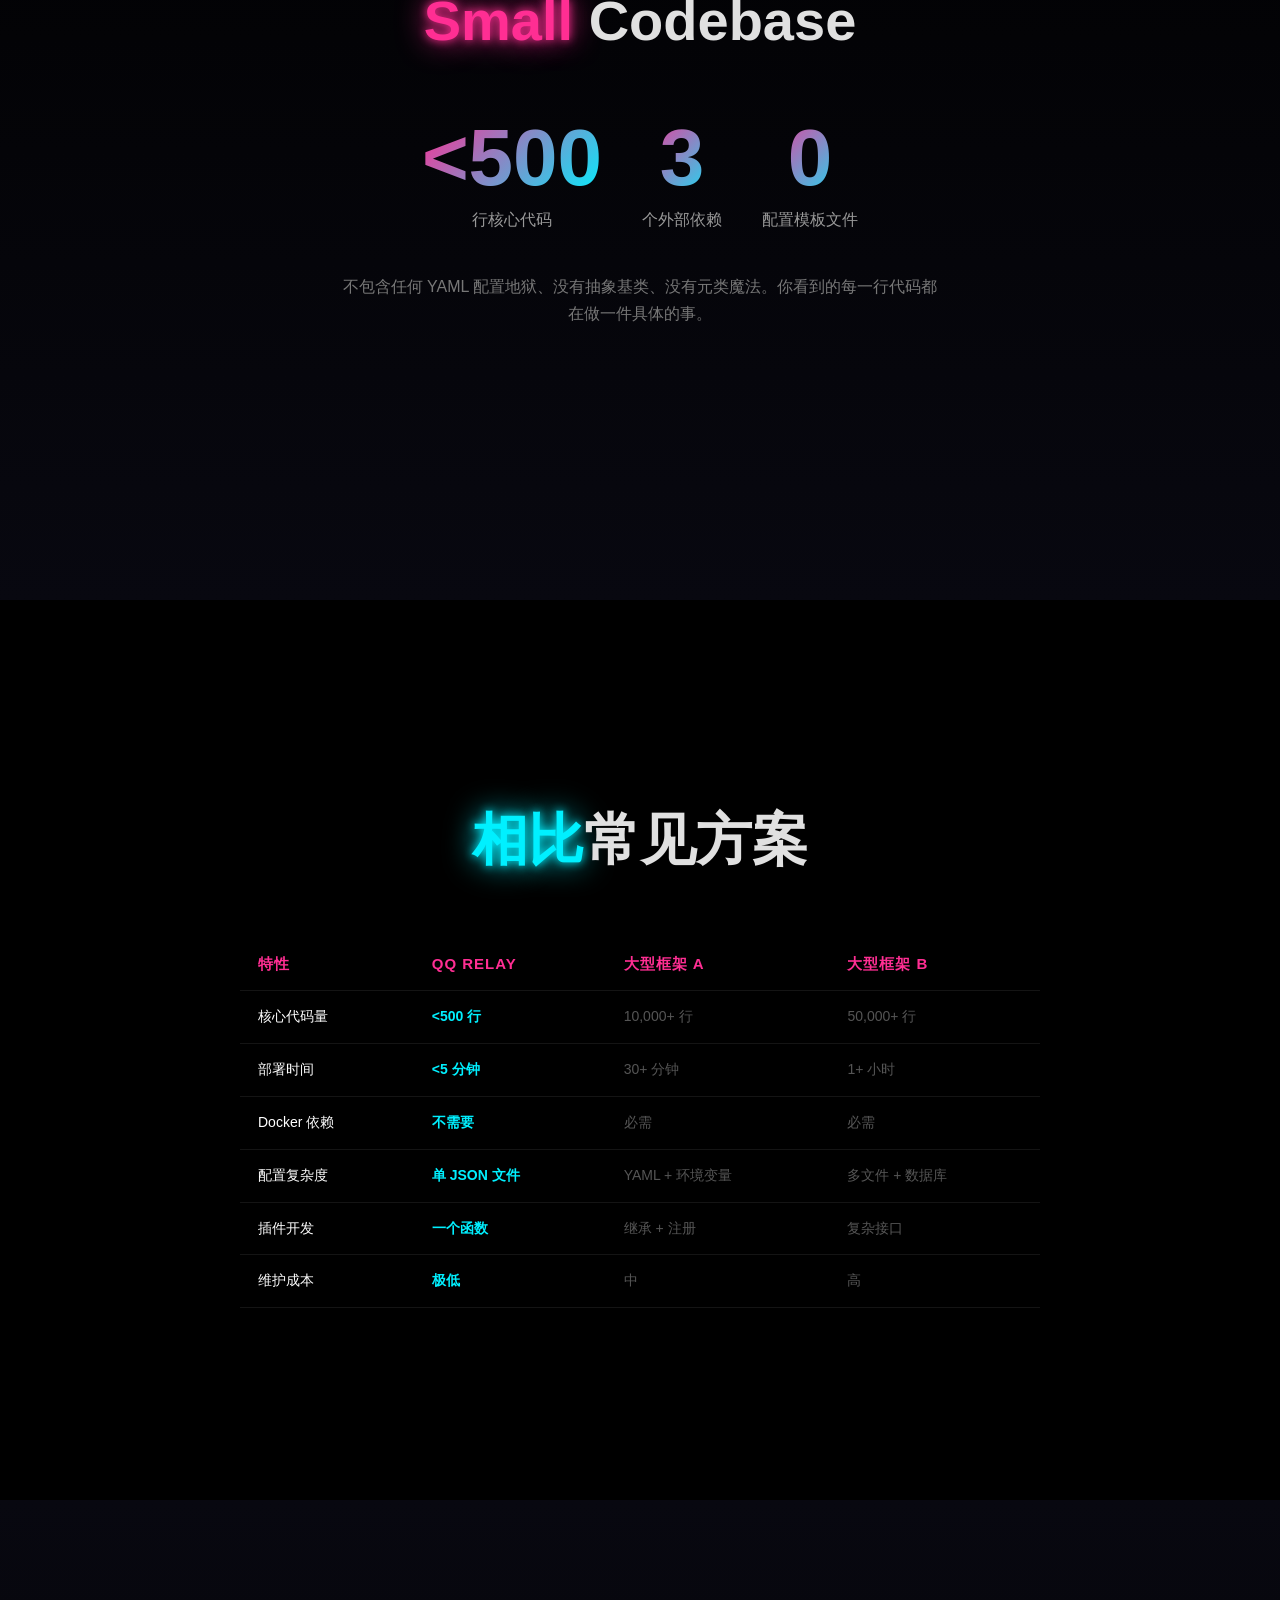
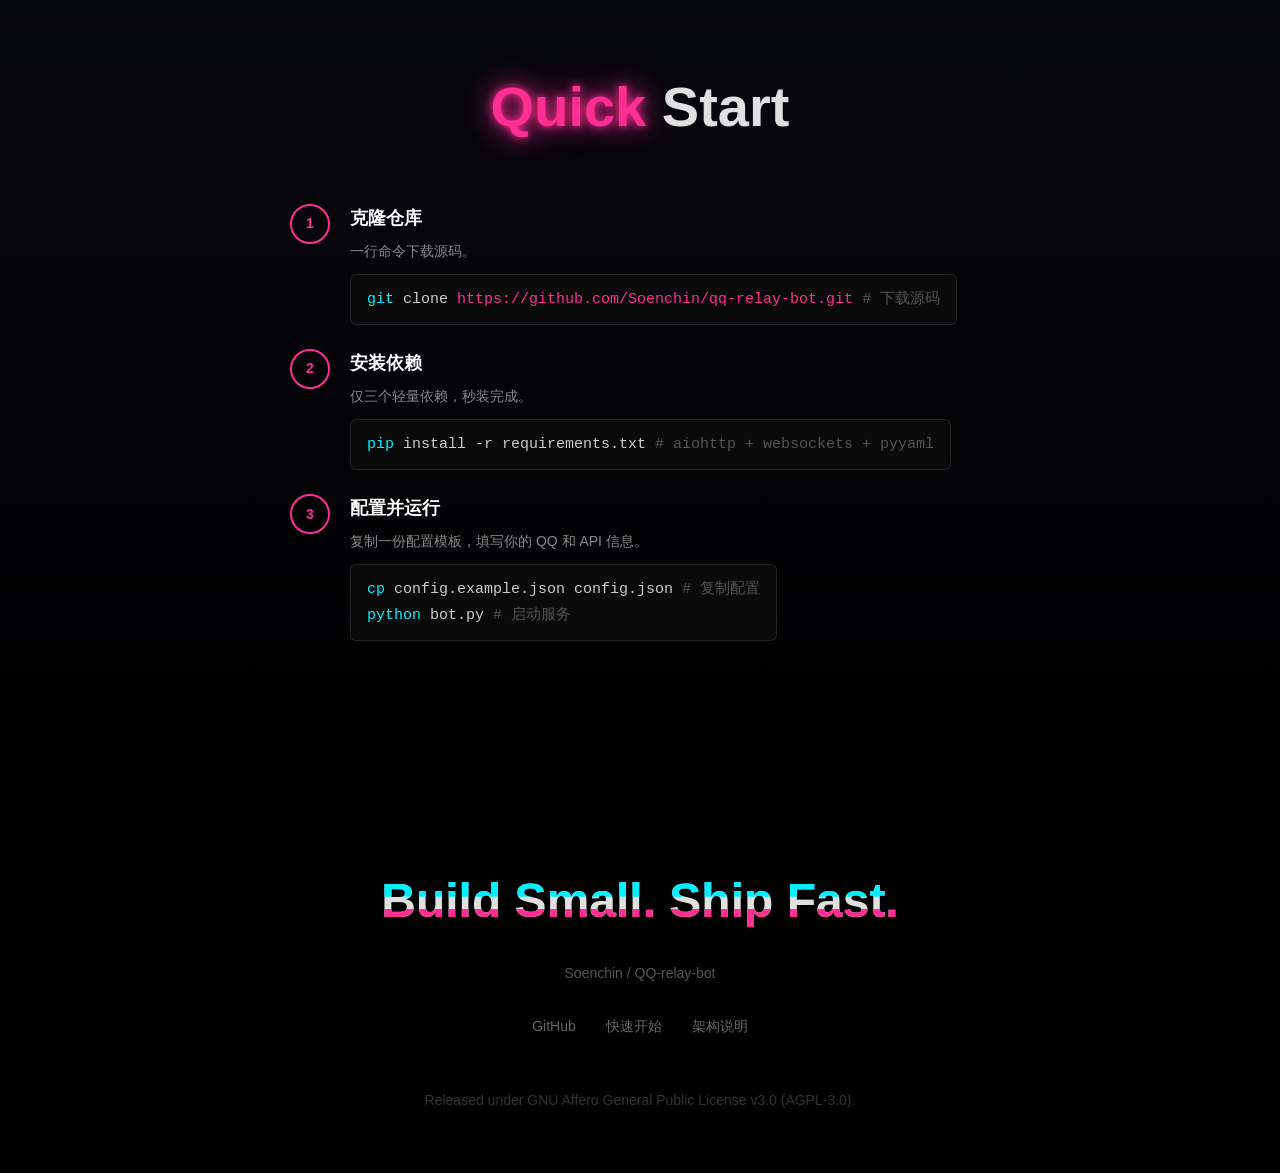
==== commit 81b78b6e: "Relicense project under AGPL-3.0" ====
--- a/docs/index.html
+++ b/docs/index.html
@@ -501,7 +501,7 @@
       <a href="#quickstart">快速开始</a>
       <a href="#architecture">架构说明</a>
     </div>
-    <p class="copy">Released under MIT License.</p>
+    <p class="copy">Released under GNU Affero General Public License v3.0 (AGPL-3.0).</p>
   </div>
 </section>
 
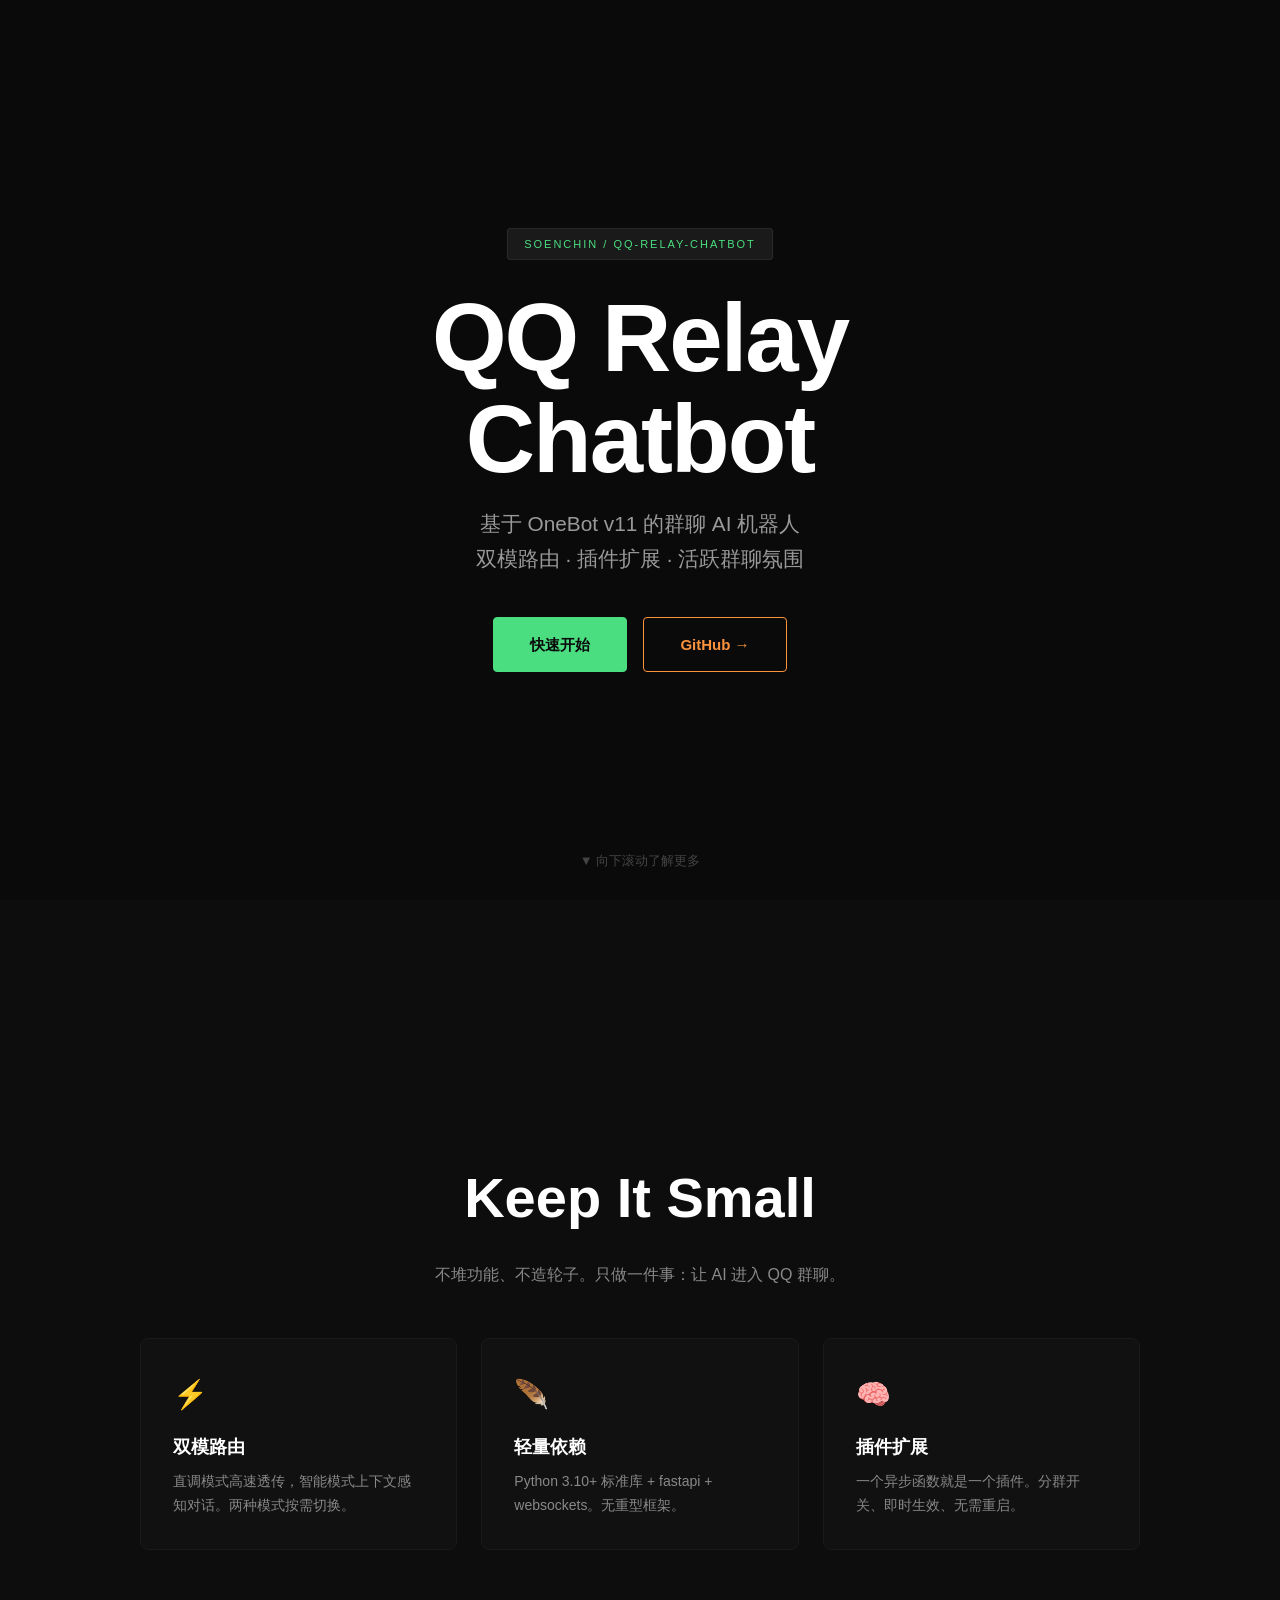
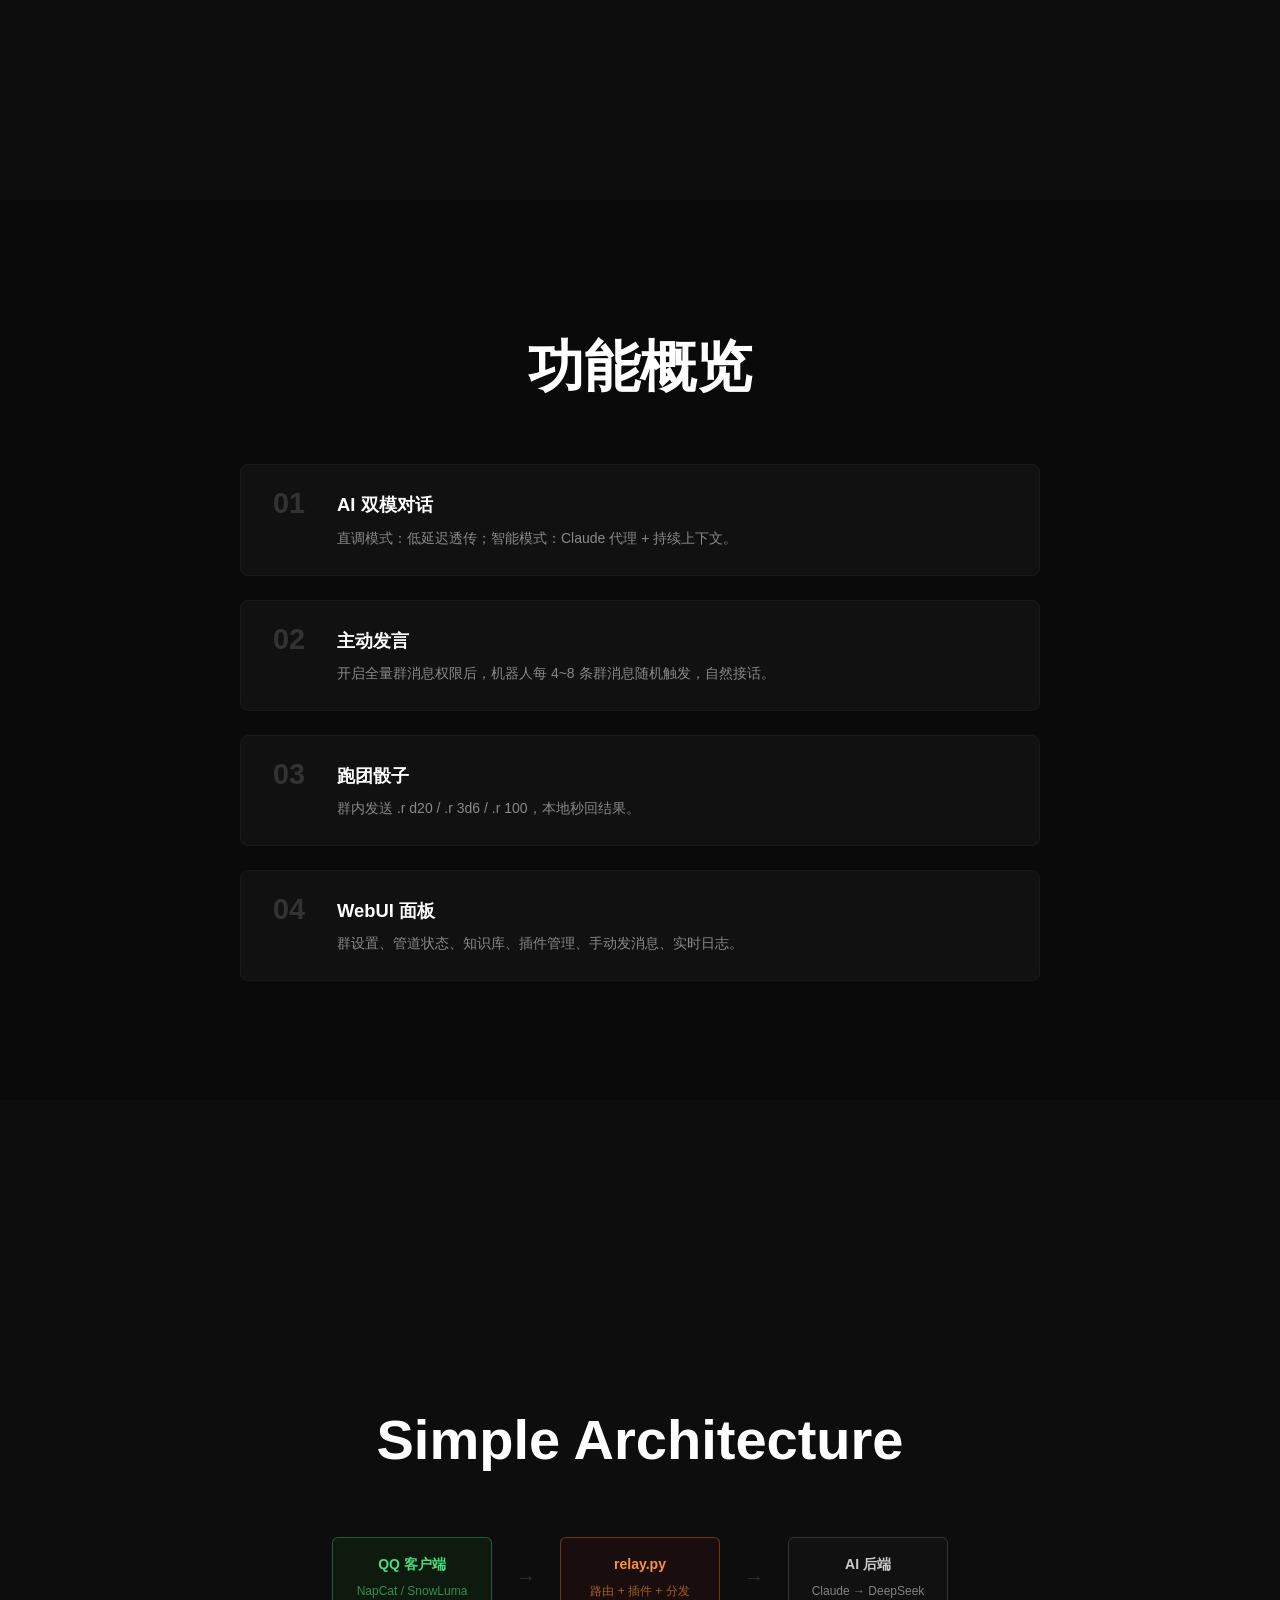
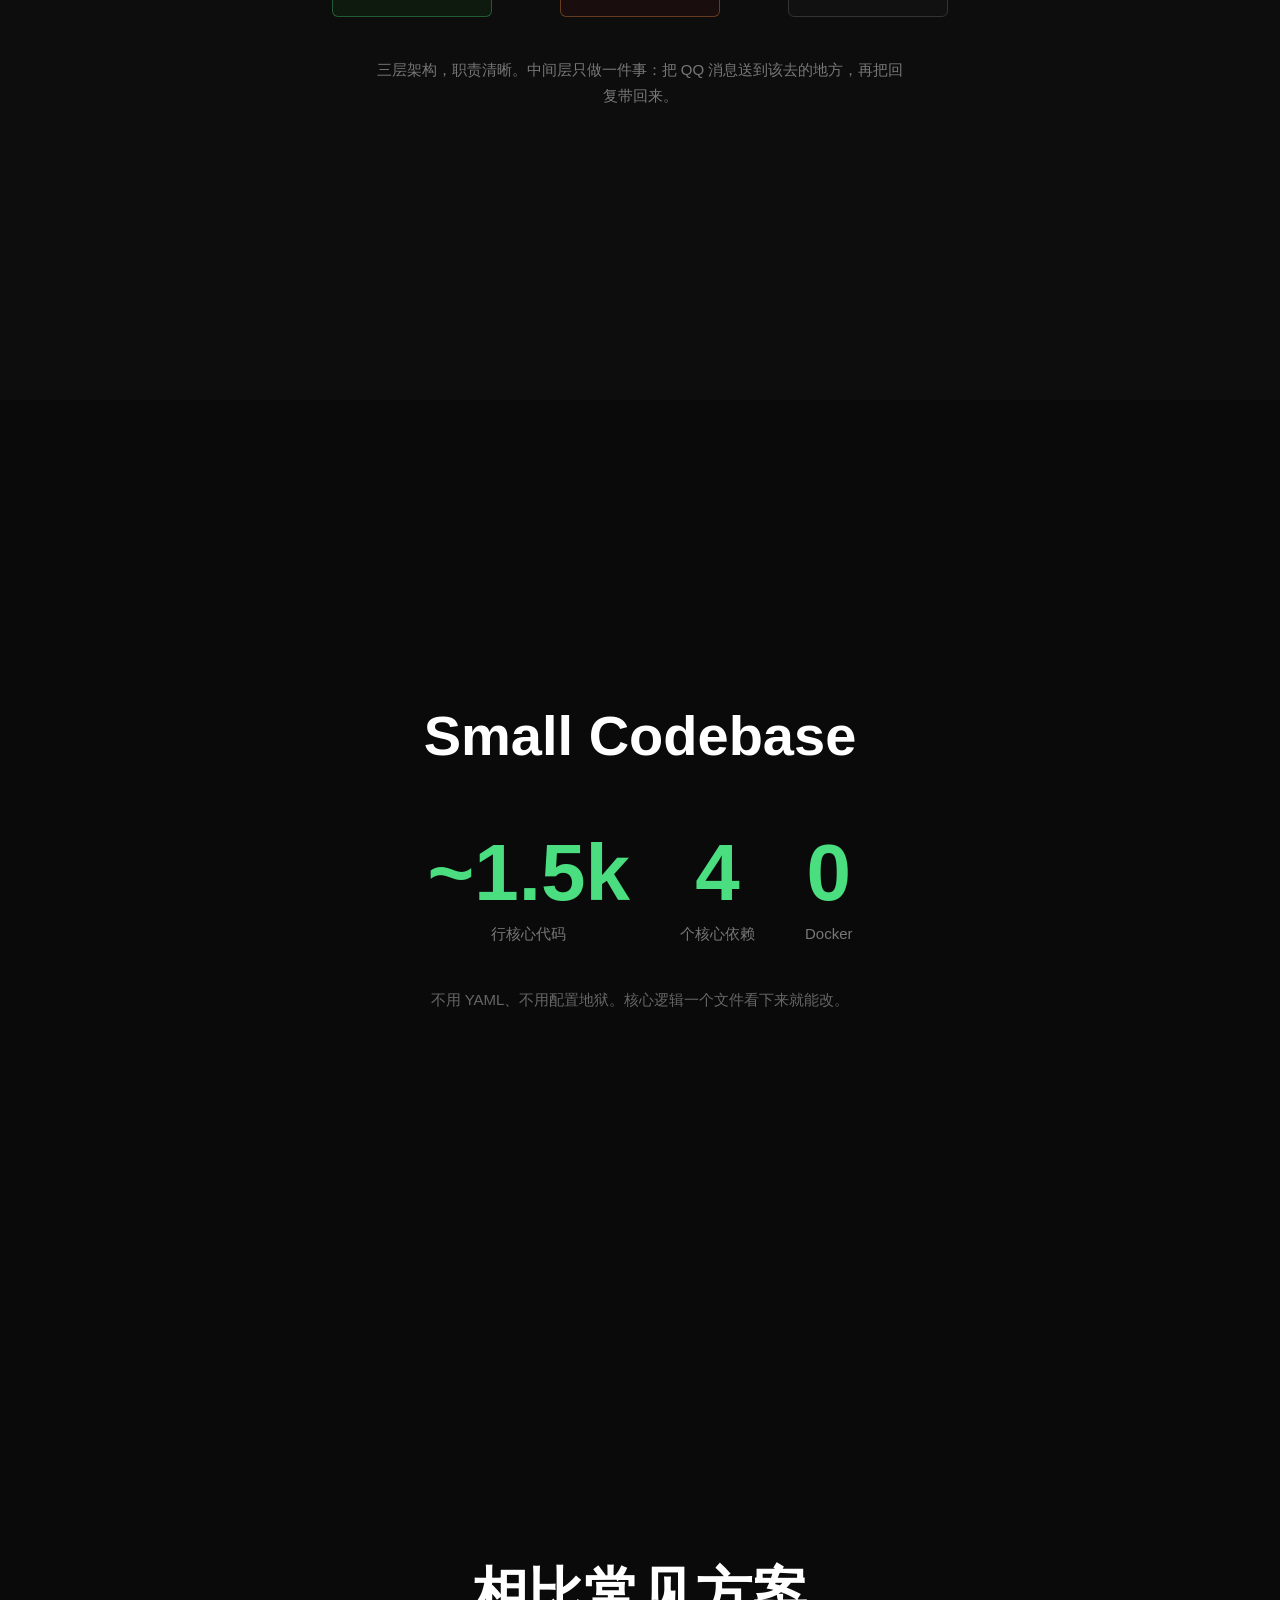
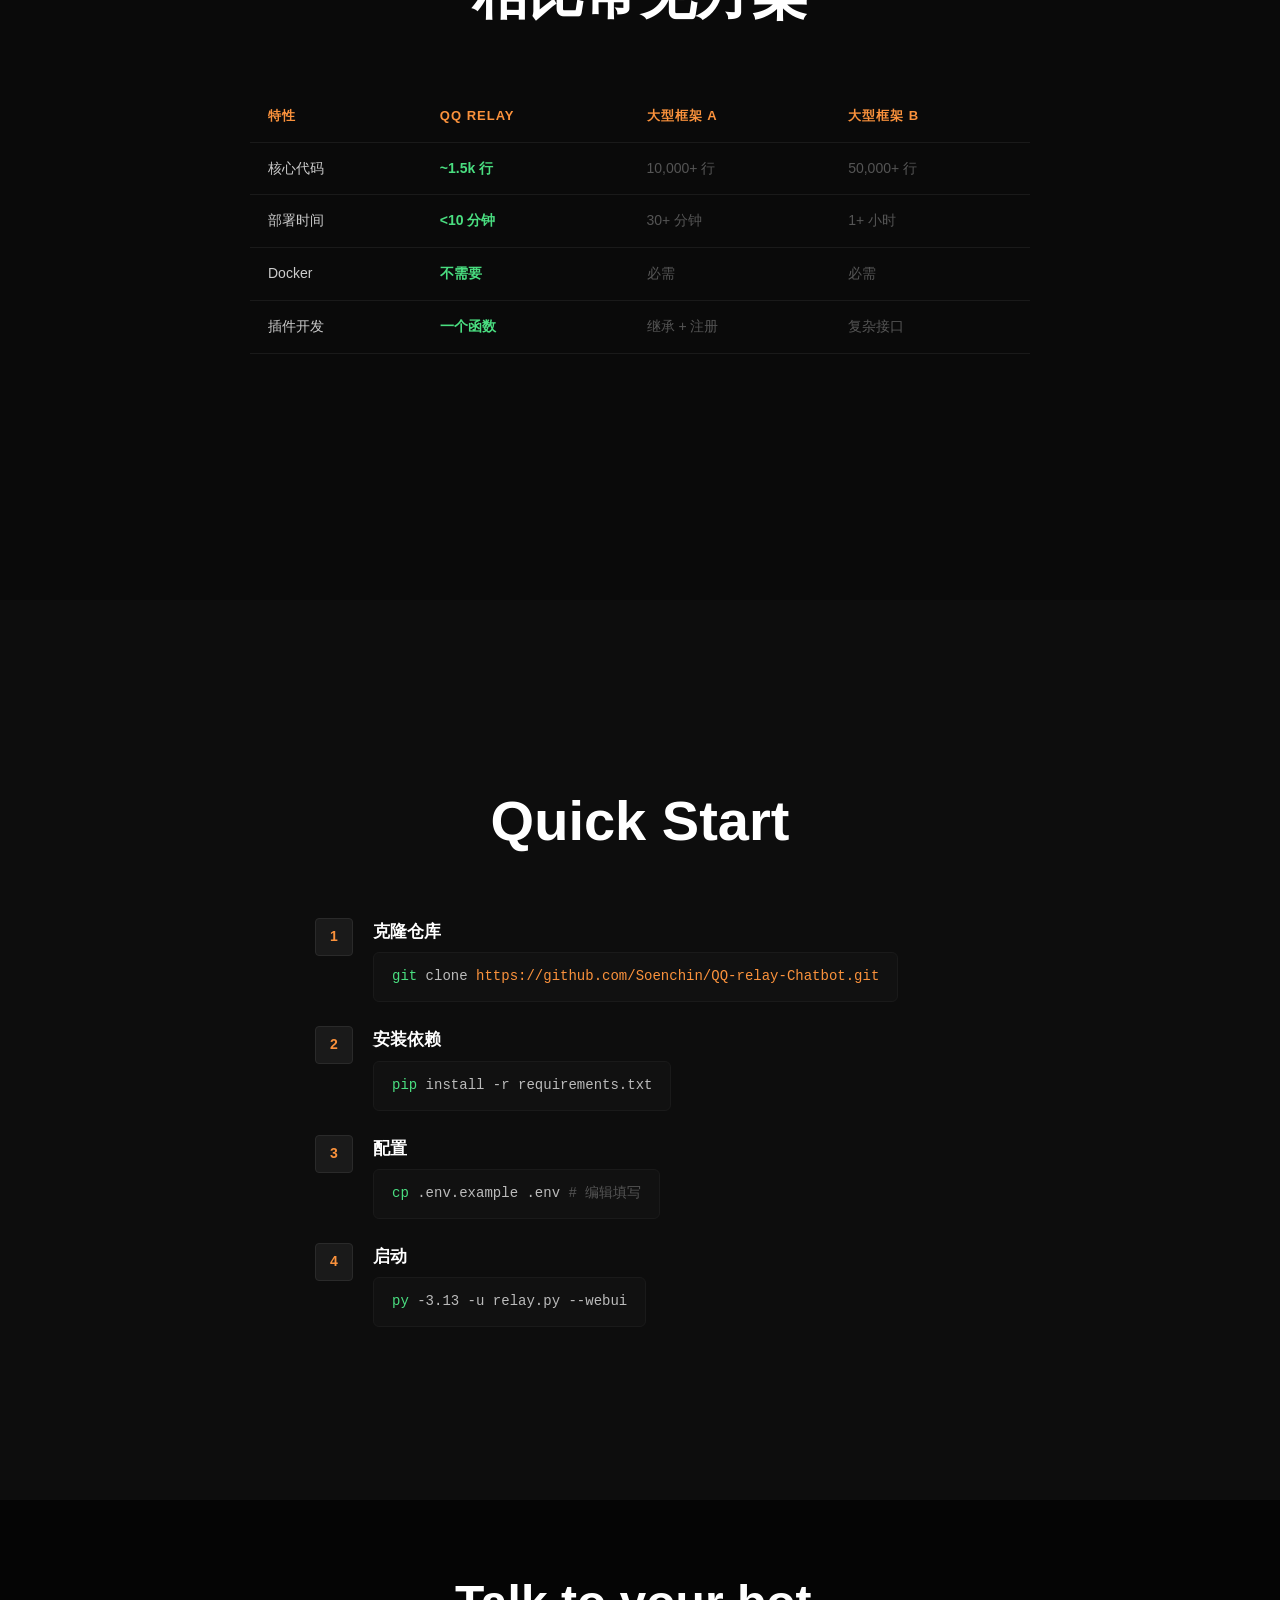
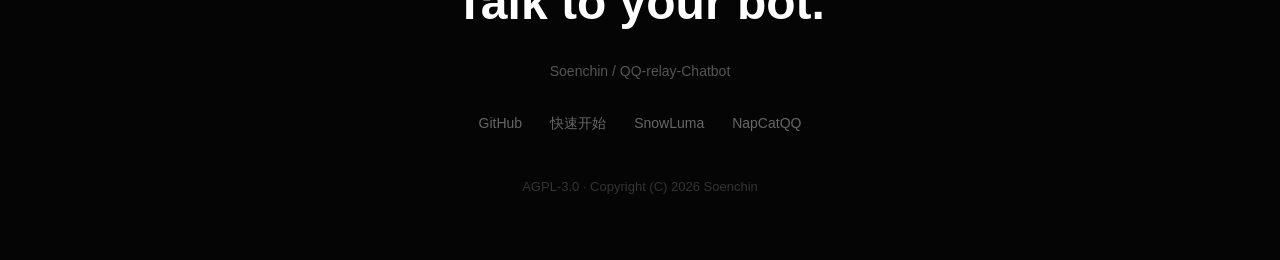
==== commit 8544a442: "docs: 更新 README 和 landing page. README: 顶部添加 shields.io 标签. docs/index.html: 深黑+绿+橘黄扁平风，去掉荧光装饰" ====
--- a/docs/index.html
+++ b/docs/index.html
@@ -3,62 +3,21 @@
 <head>
 <meta charset="UTF-8">
 <meta name="viewport" content="width=device-width, initial-scale=1.0">
-<title>QQ Relay Chatbot — 轻量 · 极简 · 即开即用</title>
+<title>QQ Relay Chatbot</title>
 <style>
 /* === RESET & BASE === */
 *, *::before, *::after { margin: 0; padding: 0; box-sizing: border-box; }
 html { scroll-behavior: smooth; }
 body {
   font-family: 'Segoe UI', 'PingFang SC', 'Microsoft YaHei', sans-serif;
-  background: #000; color: #e0e0e0;
-  overflow-x: hidden;
-  line-height: 1.7;
-}
-
-/* === ANIMATED GRID BACKGROUND === */
-#bg-canvas {
-  position: fixed; inset: 0; z-index: 0; pointer-events: none;
+  background: #0a0a0a; color: #e0e0e0;
+  overflow-x: hidden; line-height: 1.7;
 }
 
 /* === SCROLLBAR === */
 ::-webkit-scrollbar { width: 6px; }
-::-webkit-scrollbar-track { background: #000; }
-::-webkit-scrollbar-thumb { background: #FF2E93; border-radius: 3px; }
-
-/* === GLITCH TEXT === */
-.glitch {
-  position: relative;
-  display: inline-block;
-}
-.glitch::before, .glitch::after {
-  content: attr(data-text);
-  position: absolute; left: 0; top: 0; width: 100%; height: 100%;
-}
-.glitch::before {
-  color: #00F0FF;
-  clip-path: polygon(0 0, 100% 0, 100% 45%, 0 45%);
-  animation: glitchTop 3s infinite linear alternate-reverse;
-}
-.glitch::after {
-  color: #FF2E93;
-  clip-path: polygon(0 60%, 100% 60%, 100% 100%, 0 100%);
-  animation: glitchBottom 3s infinite linear alternate-reverse;
-}
-@keyframes glitchTop {
-  0%, 20%, 100% { transform: translateX(0); }
-  10% { transform: translateX(-3px); }
-  15% { transform: translateX(2px); }
-}
-@keyframes glitchBottom {
-  0%, 20%, 100% { transform: translateX(0); }
-  10% { transform: translateX(3px); }
-  15% { transform: translateX(-2px); }
-}
-
-/* === NEON TEXT === */
-.neon-pink { color: #FF2E93; text-shadow: 0 0 10px #FF2E93, 0 0 30px #FF2E93; }
-.neon-cyan { color: #00F0FF; text-shadow: 0 0 10px #00F0FF, 0 0 30px #00F0FF; }
-.neon-white { color: #fff; text-shadow: 0 0 10px rgba(255,255,255,0.3); }
+::-webkit-scrollbar-track { background: #0a0a0a; }
+::-webkit-scrollbar-thumb { background: #333; border-radius: 3px; }
 
 /* === SECTIONS === */
 section {
@@ -67,195 +26,161 @@
   display: flex; flex-direction: column; justify-content: center; align-items: center;
   padding: 80px 24px;
 }
-.container { width: 100%; max-width: 1100px; margin: 0 auto; }
+.container { width: 100%; max-width: 1000px; margin: 0 auto; }
 
 /* === HERO === */
 #hero { text-align: center; min-height: 100vh; }
 #hero .badge {
-  display: inline-block; padding: 6px 18px; border-radius: 4px;
-  border: 1px solid #FF2E93; color: #FF2E93; font-size: 12px; letter-spacing: 2px; text-transform: uppercase;
-  margin-bottom: 30px; animation: pulse 2s ease-in-out infinite;
-}
-@keyframes pulse { 0%,100% { opacity: 1; } 50% { opacity: 0.6; } }
-#hero h1 { font-size: clamp(2.5rem, 8vw, 5.5rem); font-weight: 900; margin-bottom: 16px; line-height: 1.1; }
-#hero .subtitle { font-size: clamp(1rem, 2.5vw, 1.4rem); color: #888; max-width: 600px; margin: 0 auto 40px; }
-#hero .cta { display: inline-flex; gap: 16px; flex-wrap: wrap; justify-content: center; }
+  display: inline-block; padding: 6px 16px; border-radius: 3px;
+  background: #1a1a1a; color: #4ade80; font-size: 11px; letter-spacing: 2px;
+  text-transform: uppercase; margin-bottom: 28px;
+  border: 1px solid #2a2a2a;
+}
+#hero h1 {
+  font-size: clamp(2.8rem, 9vw, 6rem); font-weight: 900; margin-bottom: 16px;
+  line-height: 1.05; color: #fff; letter-spacing: -2px;
+}
+#hero .subtitle {
+  font-size: clamp(1rem, 2.5vw, 1.3rem); color: #999; max-width: 560px;
+  margin: 0 auto 40px;
+}
+#hero .subtitle strong { color: #fb923c; font-weight: 600; }
+#hero .cta { display: flex; gap: 16px; flex-wrap: wrap; justify-content: center; }
 #hero .btn {
-  display: inline-block; padding: 14px 36px; border-radius: 4px; font-size: 15px; font-weight: 600;
-  text-decoration: none; transition: all 0.3s; cursor: pointer; border: 1px solid; letter-spacing: 1px;
-}
-#hero .btn-primary {
-  background: #FF2E93; color: #000; border-color: #FF2E93;
-  box-shadow: 0 0 20px rgba(255,46,147,0.3);
-}
-#hero .btn-primary:hover { background: #ff4da6; box-shadow: 0 0 30px rgba(255,46,147,0.5); }
-#hero .btn-ghost {
-  background: transparent; color: #00F0FF; border-color: #00F0FF;
-  box-shadow: 0 0 10px rgba(0,240,255,0.1);
-}
-#hero .btn-ghost:hover { background: rgba(0,240,255,0.1); box-shadow: 0 0 20px rgba(0,240,255,0.3); }
-#hero .scroll-hint { position: absolute; bottom: 30px; left: 50%; transform: translateX(-50%); font-size: 14px; color: #555; }
+  display: inline-block; padding: 14px 36px; border-radius: 4px; font-size: 15px;
+  font-weight: 600; text-decoration: none; transition: all 0.2s; cursor: pointer;
+  border: 1px solid;
+}
+#hero .btn-primary { background: #4ade80; color: #0a0a0a; border-color: #4ade80; }
+#hero .btn-primary:hover { background: #22c55e; border-color: #22c55e; }
+#hero .btn-ghost { background: transparent; color: #fb923c; border-color: #fb923c; }
+#hero .btn-ghost:hover { background: #fb923c; color: #0a0a0a; }
+#hero .scroll-hint { position: absolute; bottom: 28px; left: 50%; transform: translateX(-50%); font-size: 13px; color: #444; }
 
 /* === PHILOSOPHY === */
-#philosophy { background: linear-gradient(180deg, #000 0%, #080810 100%); }
-#philosophy h2 { font-size: clamp(2rem, 6vw, 3.5rem); margin-bottom: 24px; text-align: center; }
-#philosophy .cards { display: grid; grid-template-columns: repeat(auto-fit, minmax(280px, 1fr)); gap: 24px; margin-top: 50px; }
+#philosophy { background: #0d0d0d; }
+#philosophy h2 { font-size: clamp(2rem, 5vw, 3.5rem); margin-bottom: 16px; text-align: center; color: #fff; font-weight: 800; }
+#philosophy .section-desc { text-align: center; color: #888; max-width: 560px; margin: 0 auto 50px; }
+#philosophy .cards { display: grid; grid-template-columns: repeat(auto-fit, minmax(260px, 1fr)); gap: 24px; }
 #philosophy .card {
-  background: rgba(255,255,255,0.03); border: 1px solid rgba(255,46,147,0.2); border-radius: 8px;
-  padding: 30px; transition: all 0.3s; position: relative; overflow: hidden;
-}
-#philosophy .card::before {
-  content: ''; position: absolute; top: 0; left: 0; right: 0; height: 2px;
-  background: linear-gradient(90deg, #FF2E93, #00F0FF); opacity: 0; transition: opacity 0.3s;
-}
-#philosophy .card:hover { border-color: rgba(255,46,147,0.5); transform: translateY(-4px); }
-#philosophy .card:hover::before { opacity: 1; }
-#philosophy .card-icon { font-size: 28px; margin-bottom: 14px; }
-#philosophy .card h3 { font-size: 1.2rem; margin-bottom: 10px; color: #fff; }
-#philosophy .card p { font-size: 14px; color: #999; }
+  background: #111; border: 1px solid #1a1a1a; border-radius: 8px;
+  padding: 32px; transition: all 0.25s;
+}
+#philosophy .card:hover { border-color: #4ade80; transform: translateY(-3px); }
+#philosophy .card-icon { font-size: 28px; margin-bottom: 12px; }
+#philosophy .card h3 { font-size: 1.15rem; margin-bottom: 8px; color: #fff; }
+#philosophy .card p { font-size: 14px; color: #888; }
 
 /* === FEATURES === */
-#features { background: #000; }
-#features h2 { font-size: clamp(2rem, 6vw, 3.5rem); margin-bottom: 50px; text-align: center; }
-#features .feature-list { display: flex; flex-direction: column; gap: 36px; max-width: 800px; margin: 0 auto; }
+#features { background: #0a0a0a; }
+#features h2 { font-size: clamp(2rem, 5vw, 3.5rem); margin-bottom: 50px; text-align: center; color: #fff; font-weight: 800; }
+#features .feature-list { display: flex; flex-direction: column; gap: 24px; max-width: 800px; margin: 0 auto; }
 #features .feature-item {
   display: flex; gap: 24px; align-items: flex-start;
-  padding: 24px; background: rgba(255,255,255,0.02); border: 1px solid rgba(255,255,255,0.06); border-radius: 8px;
-  transition: all 0.3s;
-}
-#features .feature-item:hover { border-color: rgba(0,240,255,0.3); background: rgba(0,240,255,0.03); }
+  padding: 24px; background: #111; border: 1px solid #1a1a1a; border-radius: 8px;
+  transition: all 0.25s;
+}
+#features .feature-item:hover { border-color: #fb923c; }
 #features .feature-num {
-  font-size: 2rem; font-weight: 900; color: #FF2E93; opacity: 0.5; min-width: 48px; text-align: center;
-}
-#features .feature-text h3 { font-size: 1.2rem; color: #fff; margin-bottom: 6px; }
+  font-size: 1.8rem; font-weight: 900; color: #333; min-width: 48px;
+  text-align: center; line-height: 1;
+}
+#features .feature-text h3 { font-size: 1.15rem; color: #fff; margin-bottom: 6px; }
 #features .feature-text p { color: #888; font-size: 14px; }
 
 /* === ARCHITECTURE === */
-#architecture { background: linear-gradient(180deg, #080810 0%, #000 100%); }
-#architecture h2 { font-size: clamp(2rem, 6vw, 3.5rem); margin-bottom: 50px; text-align: center; }
+#architecture { background: #0d0d0d; }
+#architecture h2 { font-size: clamp(2rem, 5vw, 3.5rem); margin-bottom: 50px; text-align: center; color: #fff; font-weight: 800; }
 #architecture .arch-box {
-  display: flex; flex-wrap: wrap; justify-content: center; gap: 40px; align-items: center; max-width: 900px; margin: 0 auto;
+  display: flex; flex-wrap: wrap; justify-content: center; gap: 24px;
+  align-items: center; max-width: 800px; margin: 0 auto;
 }
 #architecture .arch-node {
-  width: 160px; height: 90px; border-radius: 8px; display: flex; align-items: center; justify-content: center;
-  font-size: 14px; font-weight: 600; position: relative; flex-direction: column; gap: 4px;
-}
-#architecture .arch-node.qq { background: rgba(0,240,255,0.08); border: 1px solid #00F0FF; color: #00F0FF; }
-#architecture .arch-node.core { background: rgba(255,46,147,0.08); border: 1px solid #FF2E93; color: #FF2E93; }
-#architecture .arch-node.llm { background: rgba(255,255,255,0.05); border: 1px solid #fff; color: #fff; }
-#architecture .arch-node .label { font-size: 15px; opacity: 0.7; font-weight: 400; }
-#architecture .arch-arrow {
-  font-size: 24px; color: #333; transition: color 0.3s;
-}
-#architecture .arch-box:hover .arch-arrow { color: #FF2E93; }
-#architecture .desc { text-align: center; max-width: 600px; margin: 40px auto 0 auto; color: #aaa; font-size: 16px; }
-
-/* === ROUTING === */
-#routing { background: #000; }
-#routing h2 { font-size: clamp(2rem, 6vw, 3.5rem); margin-bottom: 50px; text-align: center; }
-#routing .routes { display: grid; grid-template-columns: repeat(auto-fit, minmax(300px, 1fr)); gap: 40px; max-width: 900px; margin: 0 auto; }
-#routing .route {
-  border: 1px solid; border-radius: 8px; padding: 30px; position: relative; overflow: hidden;
-}
-#routing .route.direct { border-color: #00F0FF; background: rgba(0,240,255,0.03); }
-#routing .route.smart { border-color: #FF2E93; background: rgba(255,46,147,0.03); }
-#routing .route-tag {
-  position: absolute; top: 14px; right: 14px; font-size: 13px; padding: 3px 10px; border-radius: 3px; font-weight: 600;
-}
-#routing .route.direct .route-tag { background: #00F0FF; color: #000; }
-#routing .route.smart .route-tag { background: #FF2E93; color: #000; }
-#routing .route h3 { font-size: 1.3rem; margin-bottom: 14px; }
-#routing .route.direct h3 { color: #00F0FF; }
-#routing .route.smart h3 { color: #FF2E93; }
-#routing .route ul { list-style: none; }
-#routing .route li { padding: 6px 0; font-size: 14px; color: #999; border-bottom: 1px solid rgba(255,255,255,0.05); display: flex; align-items: center; gap: 10px; }
-#routing .route li::before { content: '›'; font-size: 18px; }
-#routing .route.direct li::before { color: #00F0FF; }
-#routing .route.smart li::before { color: #FF2E93; }
-#routing .route li:last-child { border-bottom: none; }
+  width: 160px; height: 80px; border-radius: 6px; display: flex;
+  align-items: center; justify-content: center; font-size: 14px; font-weight: 700;
+  flex-direction: column; gap: 4px; border: 1px solid;
+}
+#architecture .arch-node.qq { background: #0d1a0d; border-color: #4ade8055; color: #4ade80; }
+#architecture .arch-node.core { background: #1a0d0d; border-color: #fb923c55; color: #fb923c; }
+#architecture .arch-node.llm { background: #111; border-color: #333; color: #ccc; }
+#architecture .arch-node .label { font-size: 12px; opacity: 0.6; font-weight: 400; }
+#architecture .arch-arrow { font-size: 20px; color: #333; }
+#architecture .desc { text-align: center; max-width: 540px; margin: 40px auto 0 auto; color: #777; font-size: 15px; }
 
 /* === CODE SIZE === */
-#code-size { background: linear-gradient(180deg, #000 0%, #080810 100%); }
-#code-size h2 { font-size: clamp(2rem, 6vw, 3.5rem); margin-bottom: 50px; text-align: center; }
-#code-size .stats { display: flex; flex-wrap: wrap; justify-content: center; gap: 40px; max-width: 800px; margin: 0 auto; }
+#code-size { background: #0a0a0a; }
+#code-size h2 { font-size: clamp(2rem, 5vw, 3.5rem); margin-bottom: 50px; text-align: center; color: #fff; font-weight: 800; }
+#code-size .stats { display: flex; flex-wrap: wrap; justify-content: center; gap: 50px; max-width: 700px; margin: 0 auto; }
 #code-size .stat { text-align: center; }
-#code-size .stat-value {
-  font-size: clamp(3rem, 8vw, 5rem); font-weight: 900; line-height: 1;
-  background: linear-gradient(135deg, #FF2E93, #00F0FF); -webkit-background-clip: text; -webkit-text-fill-color: transparent;
-}
-#code-size .stat-label { font-size: 16px; color: #999; margin-top: 8px; }
-#code-size .note { text-align: center; max-width: 600px; margin: 40px auto 0 auto; color: #777; font-size: 16px; }
-
-/* === COMPARISON === */
-#comparison { background: #000; }
-#comparison h2 { font-size: clamp(2rem, 6vw, 3.5rem); margin-bottom: 50px; text-align: center; }
-#comparison table { width: 100%; max-width: 800px; margin: 0 auto; border-collapse: collapse; font-size: 14px; }
-#comparison th, #comparison td { padding: 14px 18px; text-align: left; border-bottom: 1px solid rgba(255,255,255,0.08); }
-#comparison th { color: #FF2E93; font-weight: 600; font-size: 15px; text-transform: uppercase; letter-spacing: 1px; }
-#comparison td { color: #bbb; }
-#comparison td:first-child { color: #fff; font-weight: 500; }
-#comparison tr:hover td { background: rgba(255,255,255,0.02); }
-#comparison .check { color: #00F0FF; font-weight: 700; }
-#comparison .cross { color: #555; }
+#code-size .stat-value { font-size: clamp(3rem, 8vw, 5rem); font-weight: 900; line-height: 1; color: #4ade80; }
+#code-size .stat-label { font-size: 15px; color: #777; margin-top: 8px; }
+#code-size .note { text-align: center; max-width: 540px; margin: 40px auto 0 auto; color: #666; font-size: 15px; }
 
 /* === QUICK START === */
-#quickstart { background: linear-gradient(180deg, #080810 0%, #000 100%); }
-#quickstart h2 { font-size: clamp(2rem, 6vw, 3.5rem); margin-bottom: 50px; text-align: center; }
-#quickstart .step-list { max-width: 700px; margin: 0 auto; display: flex; flex-direction: column; gap: 24px; }
-#quickstart .step {
-  display: flex; gap: 20px; align-items: flex-start;
-}
+#quickstart { background: #0d0d0d; }
+#quickstart h2 { font-size: clamp(2rem, 5vw, 3.5rem); margin-bottom: 50px; text-align: center; color: #fff; font-weight: 800; }
+#quickstart .step-list { max-width: 650px; margin: 0 auto; display: flex; flex-direction: column; gap: 24px; }
+#quickstart .step { display: flex; gap: 20px; align-items: flex-start; }
 #quickstart .step-num {
-  width: 40px; height: 40px; border-radius: 50%; flex-shrink: 0;
-  display: flex; align-items: center; justify-content: center; font-weight: 700; font-size: 14px;
-  border: 2px solid #FF2E93; color: #FF2E93;
-}
-#quickstart .step-text h3 { font-size: 1.1rem; color: #fff; margin-bottom: 6px; }
+  width: 38px; height: 38px; border-radius: 4px; flex-shrink: 0;
+  display: flex; align-items: center; justify-content: center; font-weight: 800; font-size: 14px;
+  background: #1a1a1a; color: #fb923c; border: 1px solid #2a2a2a;
+}
+#quickstart .step-text h3 { font-size: 1.05rem; color: #fff; margin-bottom: 6px; }
 #quickstart .step-text p { color: #888; font-size: 14px; margin-bottom: 10px; }
 #quickstart .code-block {
-  background: #0a0a0a; border: 1px solid rgba(255,255,255,0.1); border-radius: 6px;
-  padding: 12px 16px; font-family: 'Consolas', 'Monaco', monospace; font-size: 15px; color: #ccc;
-  overflow-x: auto; white-space: nowrap;
-}
-#quickstart .code-block .comment { color: #555; font-size: 15px; }
-#quickstart .code-block .cmd { color: #00F0FF; }
-#quickstart .code-block .arg { color: #FF2E93; }
+  background: #111; border: 1px solid #1a1a1a; border-radius: 6px;
+  padding: 12px 18px; font-family: 'Consolas', 'Monaco', monospace;
+  font-size: 14px; color: #bbb; overflow-x: auto; white-space: nowrap;
+}
+#quickstart .code-block .comment { color: #555; }
+#quickstart .code-block .cmd { color: #4ade80; }
+#quickstart .code-block .arg { color: #fb923c; }
+
+/* === COMPARISON === */
+#comparison { background: #0a0a0a; }
+#comparison h2 { font-size: clamp(2rem, 5vw, 3.5rem); margin-bottom: 50px; text-align: center; color: #fff; font-weight: 800; }
+#comparison .table-wrap { overflow-x: auto; width: 100%; max-width: 780px; margin: 0 auto; }
+#comparison table { width: 100%; border-collapse: collapse; font-size: 14px; }
+#comparison th, #comparison td { padding: 14px 18px; text-align: left; border-bottom: 1px solid #1a1a1a; }
+#comparison th { color: #fb923c; font-weight: 600; font-size: 13px; text-transform: uppercase; letter-spacing: 1px; }
+#comparison td { color: #aaa; }
+#comparison td:first-child { color: #ccc; }
+#comparison .check { color: #4ade80; font-weight: 700; }
+#comparison .cross { color: #555; }
 
 /* === FOOTER === */
-#footer { min-height: 40vh; text-align: center; padding: 60px 24px; }
-#footer h2 { font-size: clamp(2rem, 6vw, 3rem); margin-bottom: 20px; }
-#footer .links { display: flex; gap: 30px; justify-content: center; flex-wrap: wrap; margin-top: 30px; }
-#footer .links a { color: #666; text-decoration: none; font-size: 14px; transition: color 0.3s; }
-#footer .links a:hover { color: #FF2E93; }
-#footer .copy { margin-top: 50px; font-size: 14px; color: #333; }
-
-/* === REVEAL ANIMATION === */
-.reveal { opacity: 0; transform: translateY(40px); transition: all 0.8s ease-out; }
+#footer { min-height: 40vh; text-align: center; padding: 60px 24px; background: #050505; }
+#footer h2 { font-size: clamp(1.8rem, 5vw, 3rem); margin-bottom: 16px; color: #fff; font-weight: 800; }
+#footer .links { display: flex; gap: 28px; justify-content: center; flex-wrap: wrap; margin-top: 28px; }
+#footer .links a { color: #666; text-decoration: none; font-size: 14px; transition: color 0.2s; }
+#footer .links a:hover { color: #4ade80; }
+#footer .copy { margin-top: 40px; font-size: 13px; color: #333; }
+
+/* === REVEAL === */
+.reveal { opacity: 0; transform: translateY(30px); transition: all 0.7s ease-out; }
 .reveal.visible { opacity: 1; transform: translateY(0); }
 
 /* === RESPONSIVE === */
 @media (max-width: 640px) {
+  section { padding: 50px 16px; }
   #architecture .arch-arrow { display: none; }
-  #architecture .arch-box { flex-direction: column; gap: 20px; }
-  #routing .routes { grid-template-columns: 1fr; }
-  #comparison table { font-size: 12px; }
-  #comparison th, #comparison td { padding: 10px 12px; }
+  #architecture .arch-box { flex-direction: column; gap: 16px; }
+  .feature-item { flex-direction: column; gap: 12px; }
 }
 </style>
 </head>
 <body>
 
-<canvas id="bg-canvas"></canvas>
-
 <!-- ===== HERO ===== -->
 <section id="hero">
   <div class="container">
-    <div class="badge">Soenchin / QQ-relay-bot</div>
-    <h1 class="glitch" data-text="QQ Relay Chatbot">QQ Relay Chatbot</h1>
-    <p class="subtitle">一个轻量、极简、零依赖的 QQ 消息转发机器人。<br>不追求复杂 AI，只追求 <strong class="neon-pink">秒级部署</strong> 与 <strong class="neon-cyan">极低维护</strong>。</p>
+    <div class="badge">Soenchin / QQ-relay-Chatbot</div>
+    <h1>QQ Relay<br>Chatbot</h1>
+    <p class="subtitle">基于 OneBot v11 的群聊 AI 机器人<br>双模路由 · 插件扩展 · 活跃群聊氛围</p>
     <div class="cta">
-      <a href="#quickstart" class="btn btn-primary">⚡ 快速开始</a>
-      <a href="https://github.com/Soenchin/qq-relay-bot" class="btn btn-ghost">GitHub →</a>
+      <a href="#quickstart" class="btn btn-primary">快速开始</a>
+      <a href="https://github.com/Soenchin/QQ-relay-Chatbot" class="btn btn-ghost">GitHub →</a>
     </div>
   </div>
   <div class="scroll-hint">▼ 向下滚动了解更多</div>
@@ -264,23 +189,23 @@
 <!-- ===== PHILOSOPHY ===== -->
 <section id="philosophy">
   <div class="container">
-    <h2 class="reveal"><span class="neon-pink">Keep It Small</span></h2>
-    <p class="reveal" style="text-align:center; color:#777; max-width:600px; margin:0 auto;">现代机器人框架动辄数千行配置、十几个依赖、层层封装。我们反其道而行——</p>
+    <h2 class="reveal">Keep It Small</h2>
+    <p class="section-desc reveal">不堆功能、不造轮子。只做一件事：让 AI 进入 QQ 群聊。</p>
     <div class="cards">
       <div class="card reveal">
-        <div class="card-icon neon-pink">⚡</div>
-        <h3>秒级启动</h3>
-        <p>单文件核心，无需 Docker，无需 Kafka，无需 Redis。安装→配置→运行，5 分钟内搞定。</p>
+        <div class="card-icon">⚡</div>
+        <h3>双模路由</h3>
+        <p>直调模式高速透传，智能模式上下文感知对话。两种模式按需切换。</p>
       </div>
       <div class="card reveal">
-        <div class="card-icon neon-cyan">🪶</div>
-        <h3>极轻依赖</h3>
-        <p>仅依赖 Python 标准库 + aiohttp + websockets。没有重型框架，没有版本地狱。</p>
+        <div class="card-icon">🪶</div>
+        <h3>轻量依赖</h3>
+        <p>Python 3.10+ 标准库 + fastapi + websockets。无重型框架。</p>
       </div>
       <div class="card reveal">
-        <div class="card-icon neon-white">🧠</div>
-        <h3>低认知负担</h3>
-        <p>代码即文档。核心逻辑不超过 300 行，看完就能改，改完就能用。</p>
+        <div class="card-icon">🧠</div>
+        <h3>插件扩展</h3>
+        <p>一个异步函数就是一个插件。分群开关、即时生效、无需重启。</p>
       </div>
     </div>
   </div>
@@ -289,34 +214,34 @@
 <!-- ===== FEATURES ===== -->
 <section id="features">
   <div class="container">
-    <h2 class="reveal"><span class="neon-cyan">功能</span>概览</h2>
+    <h2 class="reveal">功能概览</h2>
     <div class="feature-list">
       <div class="feature-item reveal">
         <div class="feature-num">01</div>
         <div class="feature-text">
-          <h3>双模式消息路由</h3>
-          <p>支持直接透传与智能 LLM 回复两种路由模式。简单消息走高速通道，复杂对话走 AI 大脑。</p>
+          <h3>AI 双模对话</h3>
+          <p>直调模式：低延迟透传；智能模式：Claude 代理 + 持续上下文。</p>
         </div>
       </div>
       <div class="feature-item reveal">
         <div class="feature-num">02</div>
         <div class="feature-text">
-          <h3>QQ ↔ 任意平台桥接</h3>
-          <p>基于 go-cqhttp / NapCat 协议适配器，无缝桥接 QQ 群、私聊与自定义后端服务。</p>
+          <h3>主动发言</h3>
+          <p>开启全量群消息权限后，机器人每 4~8 条群消息随机触发，自然接话。</p>
         </div>
       </div>
       <div class="feature-item reveal">
         <div class="feature-num">03</div>
         <div class="feature-text">
-          <h3>热配置重载</h3>
-          <p>修改配置无需重启进程。文件变动自动感知，即时生效，服务零中断。</p>
+          <h3>跑团骰子</h3>
+          <p>群内发送 .r d20 / .r 3d6 / .r 100，本地秒回结果。</p>
         </div>
       </div>
       <div class="feature-item reveal">
         <div class="feature-num">04</div>
         <div class="feature-text">
-          <h3>极简插件接口</h3>
-          <p>一个函数就是一个插件。接收消息字典，返回字符串或 None。没有继承，没有装饰器地狱。</p>
+          <h3>WebUI 面板</h3>
+          <p>群设置、管道状态、知识库、插件管理、手动发消息、实时日志。</p>
         </div>
       </div>
     </div>
@@ -326,83 +251,54 @@
 <!-- ===== ARCHITECTURE ===== -->
 <section id="architecture">
   <div class="container">
-    <h2 class="reveal"><span class="neon-pink">Simple</span> Architecture</h2>
+    <h2 class="reveal">Simple Architecture</h2>
     <div class="arch-box reveal">
       <div class="arch-node qq">
         <span>QQ 客户端</span>
-        <span class="label">go-cqhttp / NapCat</span>
+        <span class="label">NapCat / SnowLuma</span>
       </div>
       <div class="arch-arrow">→</div>
       <div class="arch-node core">
-        <span>QQ Relay</span>
-        <span class="label">核心转发层</span>
+        <span>relay.py</span>
+        <span class="label">路由 + 插件 + 分发</span>
       </div>
       <div class="arch-arrow">→</div>
       <div class="arch-node llm">
-        <span>后端服务</span>
-        <span class="label">LLM / API / 自定义</span>
+        <span>AI 后端</span>
+        <span class="label">Claude → DeepSeek</span>
       </div>
     </div>
     <p class="desc reveal">三层架构，职责清晰。中间层只做一件事：把 QQ 消息送到该去的地方，再把回复带回来。</p>
-  </div>
-</section>
-
-<!-- ===== ROUTING ===== -->
-<section id="routing">
-  <div class="container">
-    <h2 class="reveal"><span class="neon-cyan">Dual</span> Routing</h2>
-    <div class="routes">
-      <div class="route direct reveal">
-        <span class="route-tag">DIRECT</span>
-        <h3>直接路由</h3>
-        <ul>
-          <li>消息透传，零延迟</li>
-          <li>适合通知、Webhook、指令转发</li>
-          <li>无需 LLM 调用，零 Token 消耗</li>
-          <li>可配置白名单/正则匹配</li>
-        </ul>
-      </div>
-      <div class="route smart reveal">
-        <span class="route-tag">SMART</span>
-        <h3>智能路由</h3>
-        <ul>
-          <li>上下文感知对话</li>
-          <li>对接 OpenAI / DeepSeek / 本地模型</li>
-          <li>自动切换多模型兜底</li>
-          <li>支持系统提示词与角色设定</li>
-        </ul>
-      </div>
-    </div>
   </div>
 </section>
 
 <!-- ===== CODE SIZE ===== -->
 <section id="code-size">
   <div class="container">
-    <h2 class="reveal"><span class="neon-pink">Small</span> Codebase</h2>
+    <h2 class="reveal">Small Codebase</h2>
     <div class="stats">
       <div class="stat reveal">
-        <div class="stat-value">&lt;500</div>
+        <div class="stat-value">~1.5k</div>
         <div class="stat-label">行核心代码</div>
       </div>
       <div class="stat reveal">
-        <div class="stat-value">3</div>
-        <div class="stat-label">个外部依赖</div>
+        <div class="stat-value">4</div>
+        <div class="stat-label">个核心依赖</div>
       </div>
       <div class="stat reveal">
         <div class="stat-value">0</div>
-        <div class="stat-label">配置模板文件</div>
-      </div>
-    </div>
-    <p class="note reveal">不包含任何 YAML 配置地狱、没有抽象基类、没有元类魔法。你看到的每一行代码都在做一件具体的事。</p>
+        <div class="stat-label">Docker</div>
+      </div>
+    </div>
+    <p class="note reveal">不用 YAML、不用配置地狱。核心逻辑一个文件看下来就能改。</p>
   </div>
 </section>
 
 <!-- ===== COMPARISON ===== -->
 <section id="comparison">
   <div class="container">
-    <h2 class="reveal"><span class="neon-cyan">相比</span>常见方案</h2>
-    <div class="reveal" style="overflow-x:auto;">
+    <h2 class="reveal">相比常见方案</h2>
+    <div class="table-wrap reveal">
       <table>
         <tr>
           <th>特性</th>
@@ -411,28 +307,22 @@
           <th>大型框架 B</th>
         </tr>
         <tr>
-          <td>核心代码量</td>
-          <td class="check">&lt;500 行</td>
+          <td>核心代码</td>
+          <td class="check">~1.5k 行</td>
           <td class="cross">10,000+ 行</td>
           <td class="cross">50,000+ 行</td>
         </tr>
         <tr>
           <td>部署时间</td>
-          <td class="check">&lt;5 分钟</td>
+          <td class="check">&lt;10 分钟</td>
           <td class="cross">30+ 分钟</td>
           <td class="cross">1+ 小时</td>
         </tr>
         <tr>
-          <td>Docker 依赖</td>
+          <td>Docker</td>
           <td class="check">不需要</td>
           <td class="cross">必需</td>
           <td class="cross">必需</td>
-        </tr>
-        <tr>
-          <td>配置复杂度</td>
-          <td class="check">单 JSON 文件</td>
-          <td class="cross">YAML + 环境变量</td>
-          <td class="cross">多文件 + 数据库</td>
         </tr>
         <tr>
           <td>插件开发</td>
@@ -440,12 +330,6 @@
           <td class="cross">继承 + 注册</td>
           <td class="cross">复杂接口</td>
         </tr>
-        <tr>
-          <td>维护成本</td>
-          <td class="check">极低</td>
-          <td class="cross">中</td>
-          <td class="cross">高</td>
-        </tr>
       </table>
     </div>
   </div>
@@ -454,15 +338,14 @@
 <!-- ===== QUICK START ===== -->
 <section id="quickstart">
   <div class="container">
-    <h2 class="reveal"><span class="neon-pink">Quick</span> Start</h2>
+    <h2 class="reveal">Quick Start</h2>
     <div class="step-list">
       <div class="step reveal">
         <div class="step-num">1</div>
         <div class="step-text">
           <h3>克隆仓库</h3>
-          <p>一行命令下载源码。</p>
           <div class="code-block">
-            <span class="cmd">git</span> clone <span class="arg">https://github.com/Soenchin/qq-relay-bot.git</span> <span class="comment"># 下载源码</span>
+            <span class="cmd">git</span> clone <span class="arg">https://github.com/Soenchin/QQ-relay-Chatbot.git</span>
           </div>
         </div>
       </div>
@@ -470,20 +353,26 @@
         <div class="step-num">2</div>
         <div class="step-text">
           <h3>安装依赖</h3>
-          <p>仅三个轻量依赖，秒装完成。</p>
           <div class="code-block">
-            <span class="cmd">pip</span> install -r requirements.txt <span class="comment"># aiohttp + websockets + pyyaml</span>
+            <span class="cmd">pip</span> install -r requirements.txt
           </div>
         </div>
       </div>
       <div class="step reveal">
         <div class="step-num">3</div>
         <div class="step-text">
-          <h3>配置并运行</h3>
-          <p>复制一份配置模板，填写你的 QQ 和 API 信息。</p>
+          <h3>配置</h3>
           <div class="code-block">
-            <span class="cmd">cp</span> config.example.json config.json <span class="comment"># 复制配置</span><br>
-            <span class="cmd">python</span> bot.py <span class="comment"># 启动服务</span>
+            <span class="cmd">cp</span> .env.example .env <span class="comment"># 编辑填写</span>
+          </div>
+        </div>
+      </div>
+      <div class="step reveal">
+        <div class="step-num">4</div>
+        <div class="step-text">
+          <h3>启动</h3>
+          <div class="code-block">
+            <span class="cmd">py</span> -3.13 -u relay.py --webui
           </div>
         </div>
       </div>
@@ -494,70 +383,19 @@
 <!-- ===== FOOTER ===== -->
 <section id="footer">
   <div class="container">
-    <h2 class="glitch" data-text="Build Small. Ship Fast.">Build Small. Ship Fast.</h2>
-    <p style="color:#555; font-size:14px;">Soenchin / QQ-relay-bot</p>
+    <h2>Talk to your bot.</h2>
+    <p style="color:#555; font-size:14px; margin-bottom: 12px;">Soenchin / QQ-relay-Chatbot</p>
     <div class="links">
-      <a href="https://github.com/Soenchin/qq-relay-bot">GitHub</a>
+      <a href="https://github.com/Soenchin/QQ-relay-Chatbot">GitHub</a>
       <a href="#quickstart">快速开始</a>
-      <a href="#architecture">架构说明</a>
-    </div>
-    <p class="copy">Released under GNU Affero General Public License v3.0 (AGPL-3.0).</p>
+      <a href="https://github.com/SnowLuma/SnowLuma">SnowLuma</a>
+      <a href="https://github.com/NapNeko/NapCatQQ">NapCatQQ</a>
+    </div>
+    <p class="copy">AGPL-3.0 · Copyright (C) 2026 Soenchin</p>
   </div>
 </section>
 
 <script>
-// === BACKGROUND GRID ANIMATION ===
-(function() {
-  const canvas = document.getElementById('bg-canvas');
-  const ctx = canvas.getContext('2d');
-  let w, h, rows, cols, size = 40;
-  const lines = [];
-
-  function resize() {
-    w = canvas.width = window.innerWidth;
-    h = canvas.height = window.innerHeight;
-    rows = Math.ceil(h / size) + 1;
-    cols = Math.ceil(w / size) + 1;
-  }
-  resize();
-  window.addEventListener('resize', resize);
-
-  for (let r = 0; r < 20; r++) {
-    lines.push({
-      x: Math.random() * w,
-      y: Math.random() * h,
-      speed: 0.5 + Math.random() * 1.5,
-      len: 50 + Math.random() * 150,
-      alpha: 0.05 + Math.random() * 0.1,
-      color: Math.random() > 0.5 ? '#FF2E93' : '#00F0FF'
-    });
-  }
-
-  function draw() {
-    ctx.clearRect(0, 0, w, h);
-    // grid
-    ctx.strokeStyle = 'rgba(255,255,255,0.025)';
-    ctx.lineWidth = 1;
-    for (let x = 0; x <= w; x += size) { ctx.beginPath(); ctx.moveTo(x, 0); ctx.lineTo(x, h); ctx.stroke(); }
-    for (let y = 0; y <= h; y += size) { ctx.beginPath(); ctx.moveTo(0, y); ctx.lineTo(w, y); ctx.stroke(); }
-    // floating lines
-    lines.forEach(l => {
-      l.y += l.speed;
-      if (l.y > h + l.len) { l.y = -l.len; l.x = Math.random() * w; }
-      ctx.strokeStyle = l.color;
-      ctx.globalAlpha = l.alpha;
-      ctx.lineWidth = 1;
-      ctx.beginPath();
-      ctx.moveTo(l.x, l.y);
-      ctx.lineTo(l.x, l.y + l.len);
-      ctx.stroke();
-      ctx.globalAlpha = 1;
-    });
-    requestAnimationFrame(draw);
-  }
-  draw();
-})();
-
 // === SCROLL REVEAL ===
 (function() {
   const observer = new IntersectionObserver((entries) => {
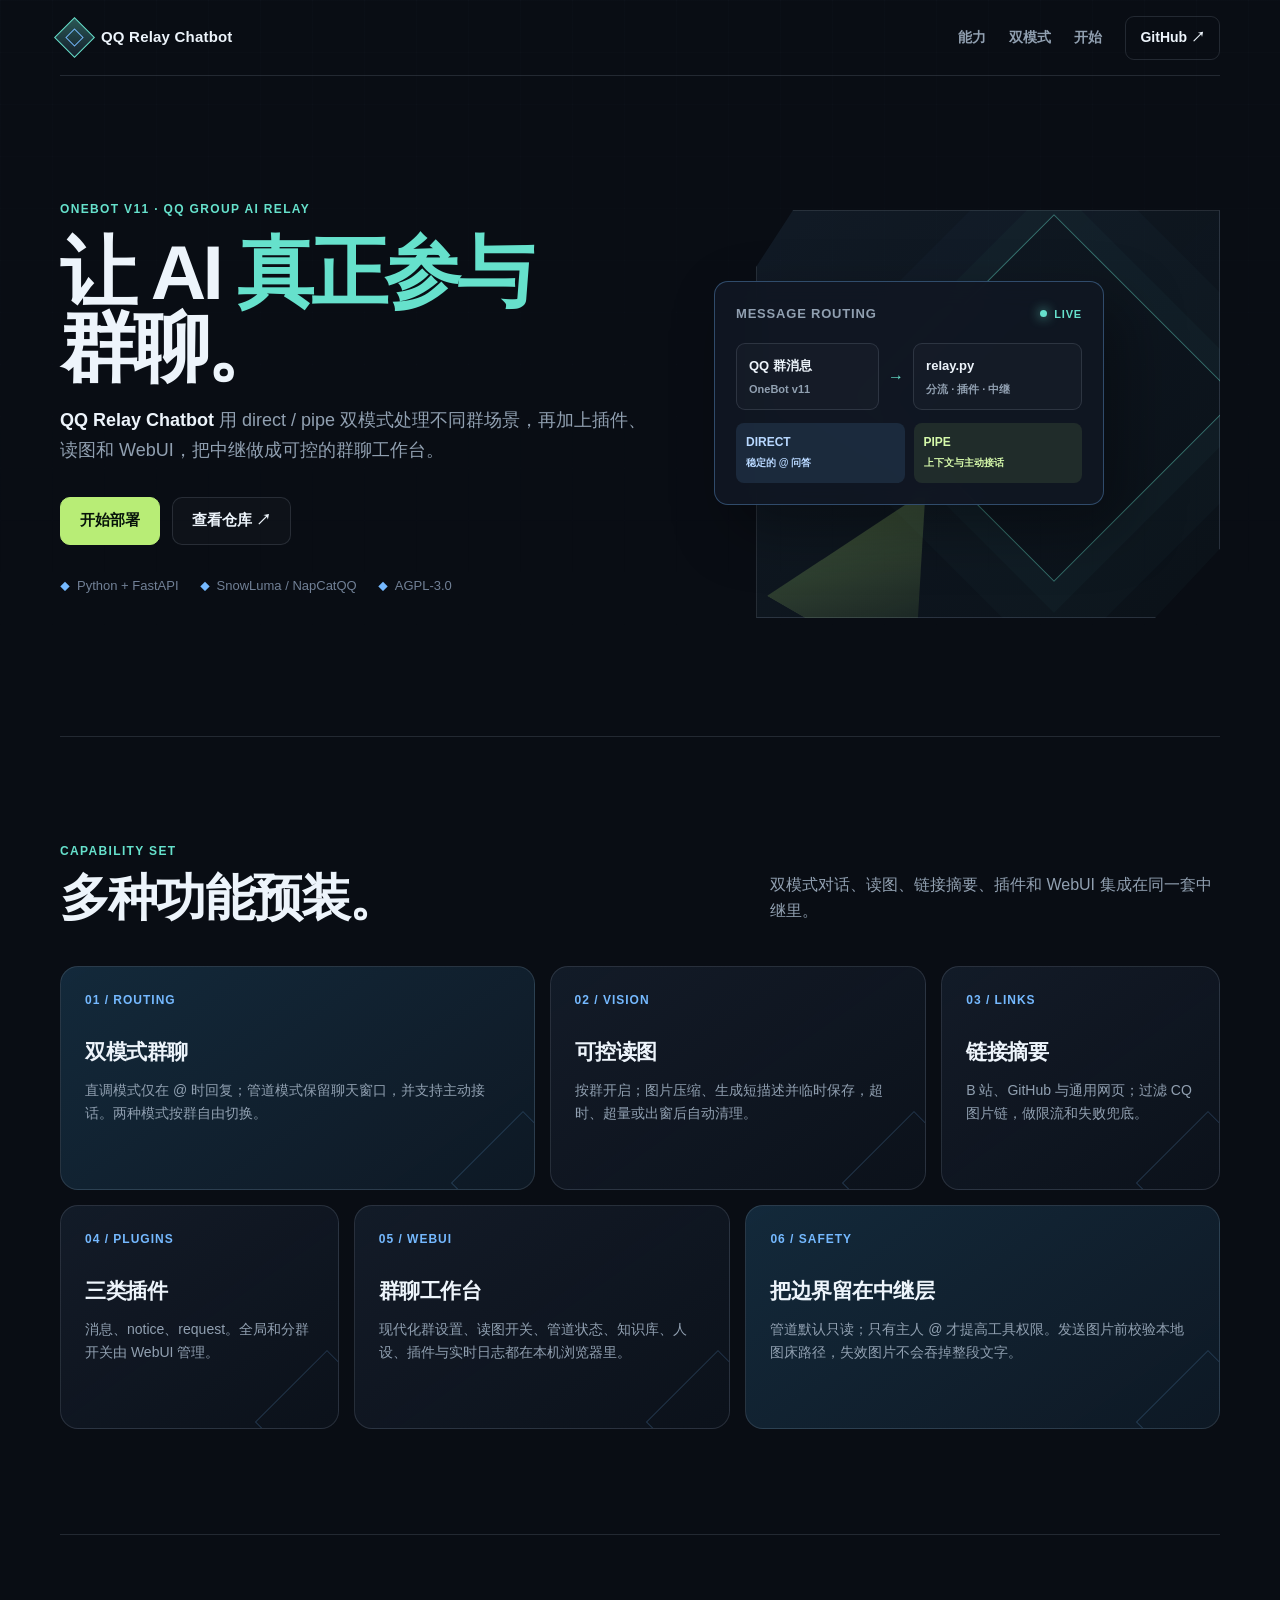
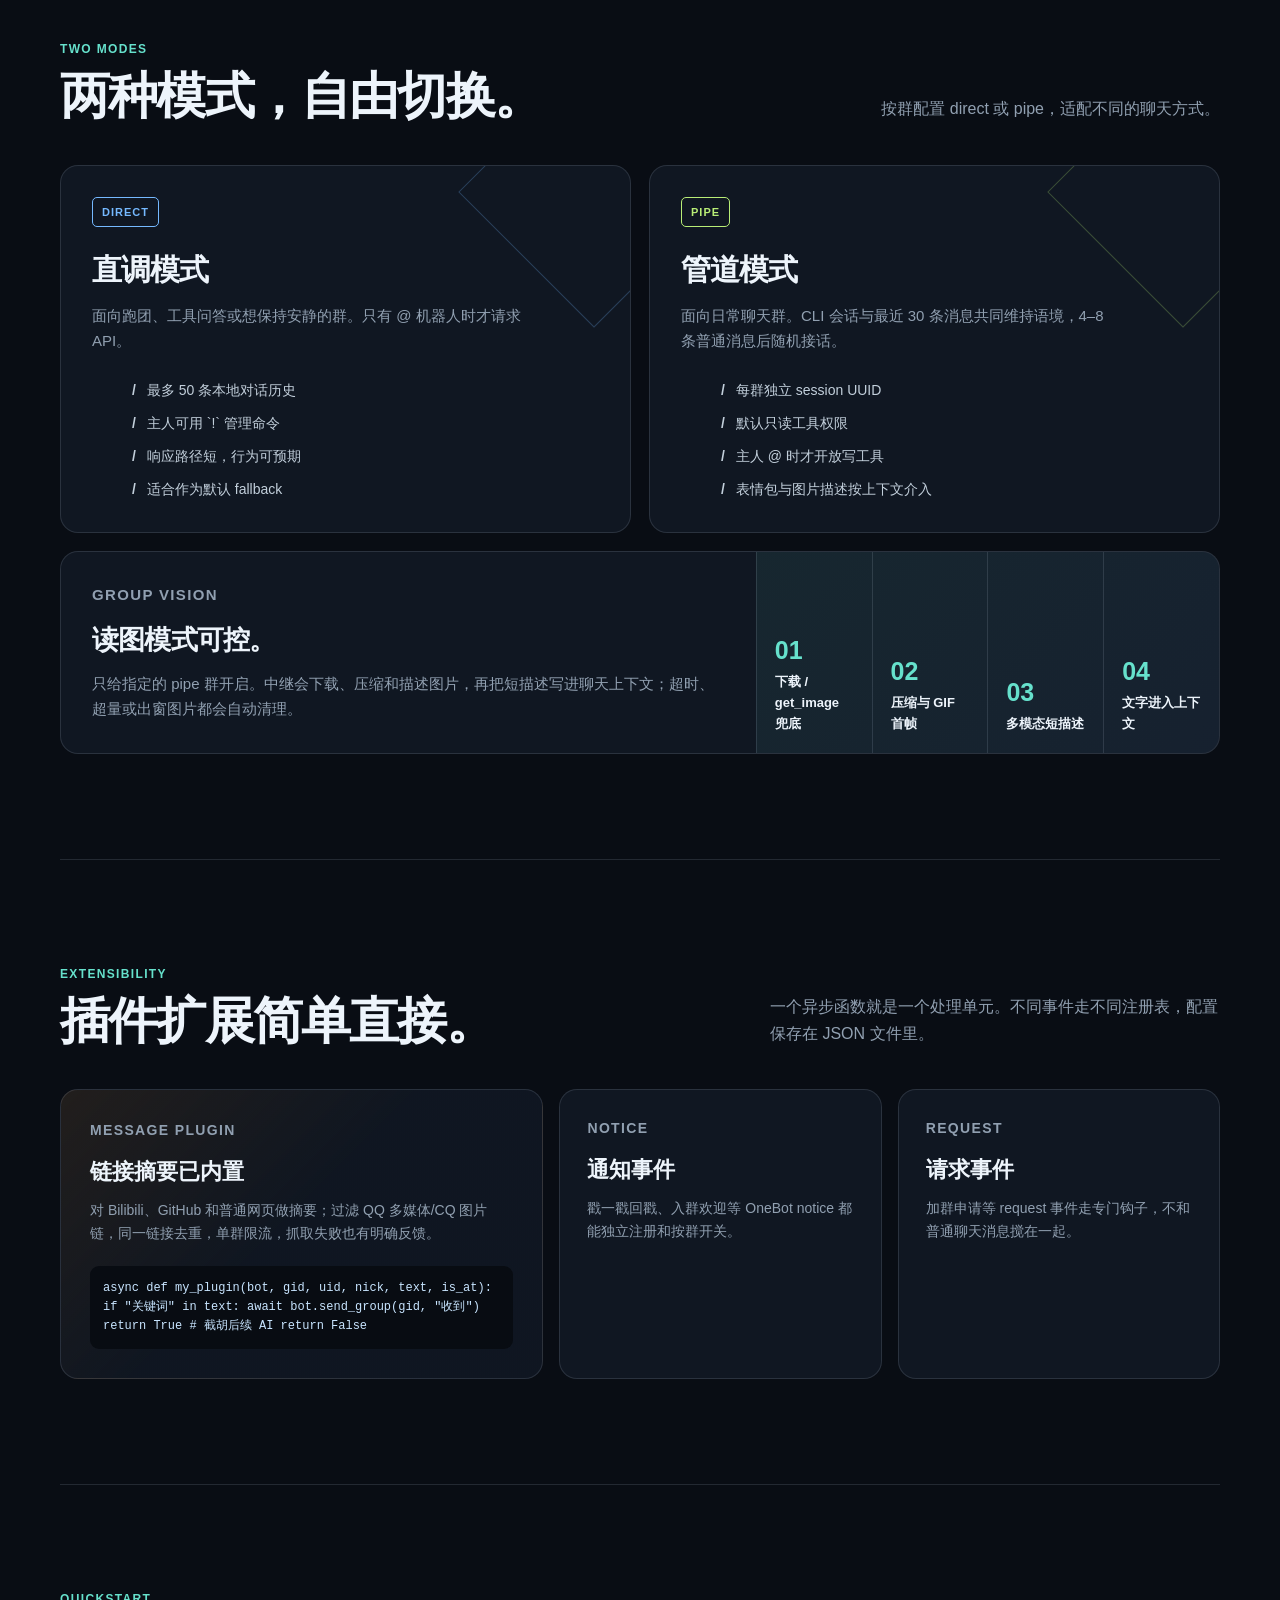
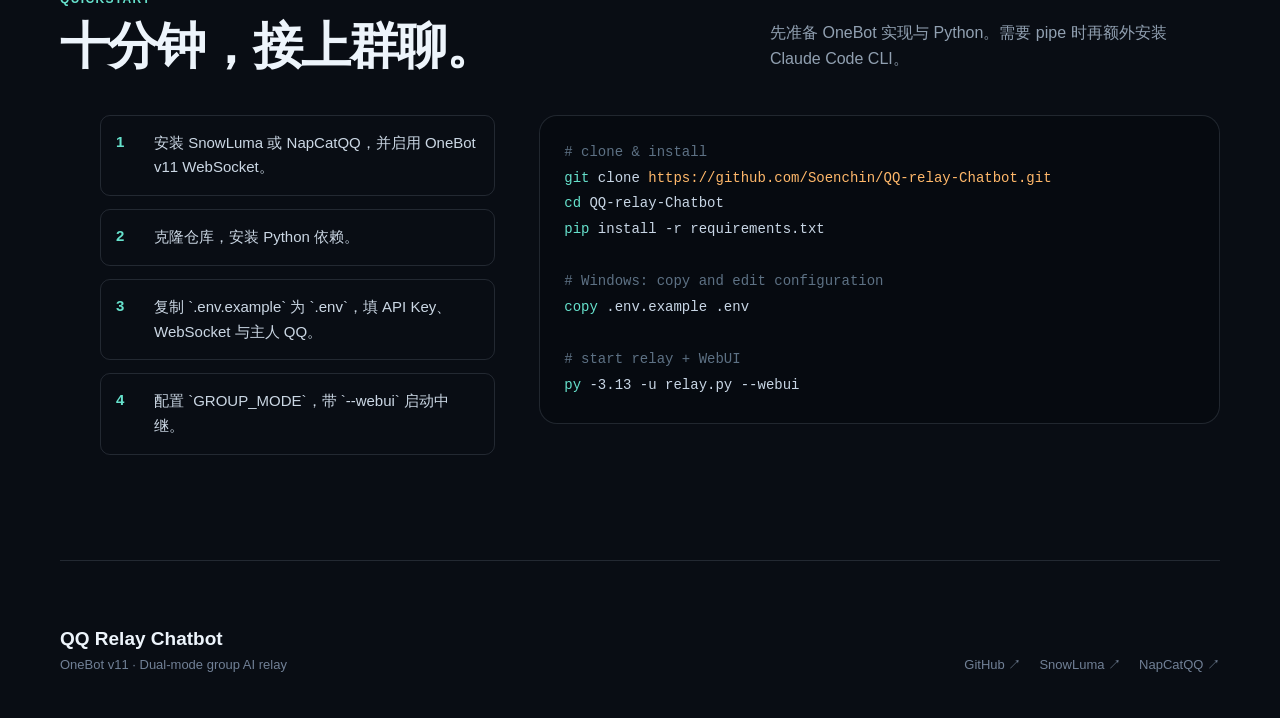
==== commit 7e2edae1: "docs: 更新 landing page" ====
--- a/docs/index.html
+++ b/docs/index.html
@@ -1,409 +1,192 @@
 <!DOCTYPE html>
 <html lang="zh-CN">
 <head>
-<meta charset="UTF-8">
-<meta name="viewport" content="width=device-width, initial-scale=1.0">
-<title>QQ Relay Chatbot</title>
-<style>
-/* === RESET & BASE === */
-*, *::before, *::after { margin: 0; padding: 0; box-sizing: border-box; }
-html { scroll-behavior: smooth; }
-body {
-  font-family: 'Segoe UI', 'PingFang SC', 'Microsoft YaHei', sans-serif;
-  background: #0a0a0a; color: #e0e0e0;
-  overflow-x: hidden; line-height: 1.7;
-}
-
-/* === SCROLLBAR === */
-::-webkit-scrollbar { width: 6px; }
-::-webkit-scrollbar-track { background: #0a0a0a; }
-::-webkit-scrollbar-thumb { background: #333; border-radius: 3px; }
-
-/* === SECTIONS === */
-section {
-  position: relative; z-index: 1;
-  width: 100%; min-height: 100vh;
-  display: flex; flex-direction: column; justify-content: center; align-items: center;
-  padding: 80px 24px;
-}
-.container { width: 100%; max-width: 1000px; margin: 0 auto; }
-
-/* === HERO === */
-#hero { text-align: center; min-height: 100vh; }
-#hero .badge {
-  display: inline-block; padding: 6px 16px; border-radius: 3px;
-  background: #1a1a1a; color: #4ade80; font-size: 11px; letter-spacing: 2px;
-  text-transform: uppercase; margin-bottom: 28px;
-  border: 1px solid #2a2a2a;
-}
-#hero h1 {
-  font-size: clamp(2.8rem, 9vw, 6rem); font-weight: 900; margin-bottom: 16px;
-  line-height: 1.05; color: #fff; letter-spacing: -2px;
-}
-#hero .subtitle {
-  font-size: clamp(1rem, 2.5vw, 1.3rem); color: #999; max-width: 560px;
-  margin: 0 auto 40px;
-}
-#hero .subtitle strong { color: #fb923c; font-weight: 600; }
-#hero .cta { display: flex; gap: 16px; flex-wrap: wrap; justify-content: center; }
-#hero .btn {
-  display: inline-block; padding: 14px 36px; border-radius: 4px; font-size: 15px;
-  font-weight: 600; text-decoration: none; transition: all 0.2s; cursor: pointer;
-  border: 1px solid;
-}
-#hero .btn-primary { background: #4ade80; color: #0a0a0a; border-color: #4ade80; }
-#hero .btn-primary:hover { background: #22c55e; border-color: #22c55e; }
-#hero .btn-ghost { background: transparent; color: #fb923c; border-color: #fb923c; }
-#hero .btn-ghost:hover { background: #fb923c; color: #0a0a0a; }
-#hero .scroll-hint { position: absolute; bottom: 28px; left: 50%; transform: translateX(-50%); font-size: 13px; color: #444; }
-
-/* === PHILOSOPHY === */
-#philosophy { background: #0d0d0d; }
-#philosophy h2 { font-size: clamp(2rem, 5vw, 3.5rem); margin-bottom: 16px; text-align: center; color: #fff; font-weight: 800; }
-#philosophy .section-desc { text-align: center; color: #888; max-width: 560px; margin: 0 auto 50px; }
-#philosophy .cards { display: grid; grid-template-columns: repeat(auto-fit, minmax(260px, 1fr)); gap: 24px; }
-#philosophy .card {
-  background: #111; border: 1px solid #1a1a1a; border-radius: 8px;
-  padding: 32px; transition: all 0.25s;
-}
-#philosophy .card:hover { border-color: #4ade80; transform: translateY(-3px); }
-#philosophy .card-icon { font-size: 28px; margin-bottom: 12px; }
-#philosophy .card h3 { font-size: 1.15rem; margin-bottom: 8px; color: #fff; }
-#philosophy .card p { font-size: 14px; color: #888; }
-
-/* === FEATURES === */
-#features { background: #0a0a0a; }
-#features h2 { font-size: clamp(2rem, 5vw, 3.5rem); margin-bottom: 50px; text-align: center; color: #fff; font-weight: 800; }
-#features .feature-list { display: flex; flex-direction: column; gap: 24px; max-width: 800px; margin: 0 auto; }
-#features .feature-item {
-  display: flex; gap: 24px; align-items: flex-start;
-  padding: 24px; background: #111; border: 1px solid #1a1a1a; border-radius: 8px;
-  transition: all 0.25s;
-}
-#features .feature-item:hover { border-color: #fb923c; }
-#features .feature-num {
-  font-size: 1.8rem; font-weight: 900; color: #333; min-width: 48px;
-  text-align: center; line-height: 1;
-}
-#features .feature-text h3 { font-size: 1.15rem; color: #fff; margin-bottom: 6px; }
-#features .feature-text p { color: #888; font-size: 14px; }
-
-/* === ARCHITECTURE === */
-#architecture { background: #0d0d0d; }
-#architecture h2 { font-size: clamp(2rem, 5vw, 3.5rem); margin-bottom: 50px; text-align: center; color: #fff; font-weight: 800; }
-#architecture .arch-box {
-  display: flex; flex-wrap: wrap; justify-content: center; gap: 24px;
-  align-items: center; max-width: 800px; margin: 0 auto;
-}
-#architecture .arch-node {
-  width: 160px; height: 80px; border-radius: 6px; display: flex;
-  align-items: center; justify-content: center; font-size: 14px; font-weight: 700;
-  flex-direction: column; gap: 4px; border: 1px solid;
-}
-#architecture .arch-node.qq { background: #0d1a0d; border-color: #4ade8055; color: #4ade80; }
-#architecture .arch-node.core { background: #1a0d0d; border-color: #fb923c55; color: #fb923c; }
-#architecture .arch-node.llm { background: #111; border-color: #333; color: #ccc; }
-#architecture .arch-node .label { font-size: 12px; opacity: 0.6; font-weight: 400; }
-#architecture .arch-arrow { font-size: 20px; color: #333; }
-#architecture .desc { text-align: center; max-width: 540px; margin: 40px auto 0 auto; color: #777; font-size: 15px; }
-
-/* === CODE SIZE === */
-#code-size { background: #0a0a0a; }
-#code-size h2 { font-size: clamp(2rem, 5vw, 3.5rem); margin-bottom: 50px; text-align: center; color: #fff; font-weight: 800; }
-#code-size .stats { display: flex; flex-wrap: wrap; justify-content: center; gap: 50px; max-width: 700px; margin: 0 auto; }
-#code-size .stat { text-align: center; }
-#code-size .stat-value { font-size: clamp(3rem, 8vw, 5rem); font-weight: 900; line-height: 1; color: #4ade80; }
-#code-size .stat-label { font-size: 15px; color: #777; margin-top: 8px; }
-#code-size .note { text-align: center; max-width: 540px; margin: 40px auto 0 auto; color: #666; font-size: 15px; }
-
-/* === QUICK START === */
-#quickstart { background: #0d0d0d; }
-#quickstart h2 { font-size: clamp(2rem, 5vw, 3.5rem); margin-bottom: 50px; text-align: center; color: #fff; font-weight: 800; }
-#quickstart .step-list { max-width: 650px; margin: 0 auto; display: flex; flex-direction: column; gap: 24px; }
-#quickstart .step { display: flex; gap: 20px; align-items: flex-start; }
-#quickstart .step-num {
-  width: 38px; height: 38px; border-radius: 4px; flex-shrink: 0;
-  display: flex; align-items: center; justify-content: center; font-weight: 800; font-size: 14px;
-  background: #1a1a1a; color: #fb923c; border: 1px solid #2a2a2a;
-}
-#quickstart .step-text h3 { font-size: 1.05rem; color: #fff; margin-bottom: 6px; }
-#quickstart .step-text p { color: #888; font-size: 14px; margin-bottom: 10px; }
-#quickstart .code-block {
-  background: #111; border: 1px solid #1a1a1a; border-radius: 6px;
-  padding: 12px 18px; font-family: 'Consolas', 'Monaco', monospace;
-  font-size: 14px; color: #bbb; overflow-x: auto; white-space: nowrap;
-}
-#quickstart .code-block .comment { color: #555; }
-#quickstart .code-block .cmd { color: #4ade80; }
-#quickstart .code-block .arg { color: #fb923c; }
-
-/* === COMPARISON === */
-#comparison { background: #0a0a0a; }
-#comparison h2 { font-size: clamp(2rem, 5vw, 3.5rem); margin-bottom: 50px; text-align: center; color: #fff; font-weight: 800; }
-#comparison .table-wrap { overflow-x: auto; width: 100%; max-width: 780px; margin: 0 auto; }
-#comparison table { width: 100%; border-collapse: collapse; font-size: 14px; }
-#comparison th, #comparison td { padding: 14px 18px; text-align: left; border-bottom: 1px solid #1a1a1a; }
-#comparison th { color: #fb923c; font-weight: 600; font-size: 13px; text-transform: uppercase; letter-spacing: 1px; }
-#comparison td { color: #aaa; }
-#comparison td:first-child { color: #ccc; }
-#comparison .check { color: #4ade80; font-weight: 700; }
-#comparison .cross { color: #555; }
-
-/* === FOOTER === */
-#footer { min-height: 40vh; text-align: center; padding: 60px 24px; background: #050505; }
-#footer h2 { font-size: clamp(1.8rem, 5vw, 3rem); margin-bottom: 16px; color: #fff; font-weight: 800; }
-#footer .links { display: flex; gap: 28px; justify-content: center; flex-wrap: wrap; margin-top: 28px; }
-#footer .links a { color: #666; text-decoration: none; font-size: 14px; transition: color 0.2s; }
-#footer .links a:hover { color: #4ade80; }
-#footer .copy { margin-top: 40px; font-size: 13px; color: #333; }
-
-/* === REVEAL === */
-.reveal { opacity: 0; transform: translateY(30px); transition: all 0.7s ease-out; }
-.reveal.visible { opacity: 1; transform: translateY(0); }
-
-/* === RESPONSIVE === */
-@media (max-width: 640px) {
-  section { padding: 50px 16px; }
-  #architecture .arch-arrow { display: none; }
-  #architecture .arch-box { flex-direction: column; gap: 16px; }
-  .feature-item { flex-direction: column; gap: 12px; }
-}
-</style>
+  <meta charset="UTF-8">
+  <meta name="viewport" content="width=device-width, initial-scale=1.0">
+  <meta name="description" content="QQ Relay Chatbot — OneBot v11 QQ 群聊 AI 中继，支持 direct / pipe 双模式、读图、链接摘要、插件与 WebUI。">
+  <title>QQ Relay Chatbot · 群聊 AI 中继</title>
+  <style>
+    :root { --bg:#090d14; --panel:#101722; --panel-2:#141d2a; --line:rgba(198,214,231,.14); --text:#edf4fb; --muted:#91a0b1; --blue:#75b9ff; --cyan:#66e1cc; --lime:#b8ed76; --orange:#ffb86a; --r:18px; }
+    * { box-sizing:border-box; margin:0; }
+    html { scroll-behavior:smooth; }
+    body { min-width:320px; overflow-x:hidden; color:var(--text); background:var(--bg); font-family:Inter,"Segoe UI","PingFang SC","Microsoft YaHei",sans-serif; line-height:1.65; }
+    body::before { content:""; position:fixed; inset:0; pointer-events:none; opacity:.45; background-image:linear-gradient(rgba(148,173,201,.045) 1px,transparent 1px),linear-gradient(90deg,rgba(148,173,201,.045) 1px,transparent 1px); background-size:52px 52px; mask-image:linear-gradient(to bottom,#000,transparent 82%); }
+    a { color:inherit; text-decoration:none; }
+    a:focus-visible { outline:3px solid var(--cyan); outline-offset:4px; border-radius:6px; }
+    .skip-link { position:fixed; z-index:20; top:12px; left:50%; padding:11px 16px; color:#061018; background:var(--cyan); border-radius:9px; font-size:14px; font-weight:800; transform:translate(-50%,-180%); transition:transform .18s ease; }
+    .skip-link:focus { transform:translate(-50%,0); }
+    .shell { width:min(1160px,calc(100% - 40px)); margin:auto; position:relative; z-index:1; }
+    .nav { height:76px; display:flex; align-items:center; justify-content:space-between; gap:18px; border-bottom:1px solid var(--line); }
+    .brand { display:flex; align-items:center; gap:12px; font-size:15px; font-weight:800; letter-spacing:.2px; }
+    .brand-mark { width:29px; height:29px; position:relative; transform:rotate(45deg); border:1px solid var(--cyan); background:linear-gradient(135deg,rgba(102,225,204,.35),rgba(117,185,255,.1)); }
+    .brand-mark::after { content:""; position:absolute; inset:7px; border:1px solid var(--blue); }
+    .nav-links { display:flex; align-items:center; gap:23px; color:var(--muted); font-size:14px; font-weight:600; }
+    .nav-links a { min-height:44px; display:inline-flex; align-items:center; }
+    .nav-links a:hover { color:var(--text); }
+    .nav-links a[aria-current="page"] { color:var(--cyan); }
+    .nav-gh { padding:9px 14px; border:1px solid var(--line); border-radius:9px; color:var(--text)!important; }
+    .hero { min-height:660px; display:grid; grid-template-columns:1.08fr .92fr; align-items:center; gap:60px; padding:78px 0 94px; }
+    .eyebrow,.kicker { color:var(--cyan); font-size:12px; font-weight:800; letter-spacing:1.35px; }
+    h1 { max-width:700px; margin:15px 0 21px; font-size:clamp(48px,6vw,82px); line-height:.98; letter-spacing:-3.8px; }
+    h1 .accent { color:var(--cyan); }
+    .lead { max-width:600px; color:var(--muted); font-size:18px; }
+    .lead strong { color:var(--text); font-weight:700; }
+    .actions { display:flex; flex-wrap:wrap; gap:12px; margin-top:31px; }
+    .btn { display:inline-flex; align-items:center; justify-content:center; min-height:48px; padding:0 19px; border-radius:10px; border:1px solid var(--line); font-size:15px; font-weight:800; transition:.18s ease; }
+    .btn.primary { color:#07130a; background:#b8ed76; border-color:#b8ed76; }
+    .btn.primary:hover { transform:translateY(-2px); box-shadow:0 13px 34px rgba(184,237,118,.18); }
+    .btn.ghost { color:var(--text); background:rgba(255,255,255,.025); }
+    .btn.ghost:hover { border-color:rgba(117,185,255,.65); background:rgba(117,185,255,.08); }
+    .meta { display:flex; flex-wrap:wrap; gap:10px 21px; margin-top:30px; color:#718096; font-size:13px; }
+    .meta span::before { content:"◆"; margin-right:7px; color:var(--blue); font-size:10px; }
+    .geometry { min-height:440px; position:relative; }
+    .geo-frame { position:absolute; inset:32px 0 0 42px; border:1px solid var(--line); clip-path:polygon(8% 0,100% 0,100% 83%,86% 100%,0 100%,0 14%); background:linear-gradient(135deg,rgba(117,185,255,.08),rgba(102,225,204,.025)); }
+    .geo-frame::before { content:""; position:absolute; width:258px; height:258px; top:57px; right:35px; transform:rotate(45deg); border:1px solid rgba(102,225,204,.45); box-shadow:0 0 0 22px rgba(102,225,204,.025),0 0 0 62px rgba(117,185,255,.02); }
+    .geo-frame::after { content:""; position:absolute; width:170px; height:170px; bottom:-33px; left:41px; transform:rotate(30deg); background:linear-gradient(135deg,rgba(184,237,118,.35),rgba(184,237,118,0)); clip-path:polygon(50% 0,100% 100%,0 100%); }
+    .flow-card { position:absolute; top:103px; left:0; width:min(390px,90%); padding:21px; background:rgba(16,23,34,.94); border:1px solid rgba(117,185,255,.33); border-radius:14px; box-shadow:20px 24px 60px rgba(0,0,0,.35); backdrop-filter:blur(12px); }
+    .flow-title { display:flex; justify-content:space-between; align-items:center; margin-bottom:19px; font-size:13px; color:var(--muted); font-weight:800; letter-spacing:.8px; }
+    .live { display:flex; align-items:center; gap:7px; color:var(--cyan); font-size:11px; }
+    .live i { width:7px; height:7px; border-radius:50%; background:var(--cyan); box-shadow:0 0 12px var(--cyan); }
+    .flow { display:grid; grid-template-columns:1fr 18px 1.18fr; gap:8px; align-items:center; }
+    .flow-node { min-height:61px; padding:11px 12px; border:1px solid var(--line); border-radius:9px; background:rgba(255,255,255,.025); font-size:13px; font-weight:800; }
+    .flow-node small { display:block; margin-top:3px; color:var(--muted); font-size:11px; font-weight:600; }
+    .flow-arrow { color:var(--cyan); text-align:center; }
+    .route { grid-column:1 / -1; display:grid; grid-template-columns:1fr 1fr; gap:9px; margin-top:5px; }
+    .route div { padding:10px; border-radius:8px; font-size:12px; font-weight:700; }
+    .route .direct { background:rgba(117,185,255,.12); color:#b8d8ff; }
+    .route .pipe { background:rgba(184,237,118,.1); color:#d6faab; }
+    .section { padding:105px 0; border-top:1px solid var(--line); position:relative; z-index:1; }
+    .section-head { display:flex; justify-content:space-between; gap:30px; align-items:end; margin-bottom:42px; }
+    h2 { margin-top:10px; font-size:clamp(31px,4vw,50px); line-height:1.05; letter-spacing:-1.8px; }
+    .section-copy { max-width:450px; color:var(--muted); font-size:16px; }
+    .capabilities { display:grid; grid-template-columns:repeat(12,1fr); gap:15px; }
+    .feature { min-height:224px; padding:24px; overflow:hidden; position:relative; border:1px solid var(--line); border-radius:var(--r); background:linear-gradient(145deg,rgba(20,29,42,.9),rgba(13,19,29,.8)); transition:transform .2s,border-color .2s; }
+    .feature:hover { transform:translateY(-4px); border-color:rgba(117,185,255,.45); }
+    .feature::after { content:""; position:absolute; width:100px; height:100px; right:-40px; bottom:-45px; border:1px solid rgba(117,185,255,.2); transform:rotate(45deg); }
+    .feature .num { color:var(--blue); font-size:12px; letter-spacing:1px; font-weight:900; }
+    .feature h3 { margin:24px 0 9px; font-size:21px; letter-spacing:-.5px; }
+    .feature p { position:relative; z-index:1; color:var(--muted); font-size:14px; }
+    .feature.big { grid-column:span 5; background:linear-gradient(145deg,rgba(21,47,66,.85),rgba(15,26,38,.9)); }
+    .feature.mid { grid-column:span 4; }
+    .feature.small { grid-column:span 3; }
+    .mode-grid { display:grid; grid-template-columns:1fr 1fr; gap:18px; }
+    .mode { min-height:366px; padding:31px; position:relative; overflow:hidden; border:1px solid var(--line); border-radius:var(--r); background:var(--panel); }
+    .mode::before { content:""; position:absolute; width:190px; height:190px; right:-60px; top:-70px; transform:rotate(45deg); border:1px solid currentColor; opacity:.25; }
+    .mode.direct { color:var(--blue); }
+    .mode.pipe { color:var(--lime); }
+    .mode-tag { display:inline-block; padding:5px 9px; border:1px solid currentColor; border-radius:5px; font-size:11px; font-weight:900; letter-spacing:1px; }
+    .mode h3 { margin:18px 0 10px; color:var(--text); font-size:30px; letter-spacing:-1px; }
+    .mode > p { max-width:440px; color:var(--muted); font-size:15px; }
+    .mode ul { margin-top:25px; display:grid; gap:10px; list-style:none; color:#c2cfdb; font-size:14px; }
+    .mode li::before { content:"/"; margin-right:11px; color:currentColor; font-weight:900; }
+    .vision-band { margin-top:18px; display:grid; grid-template-columns:1.2fr .8fr; border:1px solid var(--line); border-radius:var(--r); overflow:hidden; background:var(--panel); }
+    .vision-copy { padding:31px; }
+    .vision-copy h3 { margin:10px 0; font-size:27px; letter-spacing:-.8px; }
+    .vision-copy p { color:var(--muted); font-size:15px; }
+    .vision-steps { display:grid; grid-template-columns:repeat(4,1fr); background:linear-gradient(135deg,rgba(102,225,204,.08),rgba(117,185,255,.06)); }
+    .vision-steps div { display:flex; flex-direction:column; justify-content:flex-end; min-height:182px; padding:18px; border-left:1px solid var(--line); font-size:13px; font-weight:800; }
+    .vision-steps b { display:block; margin-bottom:8px; color:var(--cyan); font-size:25px; line-height:1; }
+    .plugin-grid { display:grid; grid-template-columns:1.2fr .8fr .8fr; gap:16px; }
+    .plugin-main,.plugin-mini { border:1px solid var(--line); border-radius:var(--r); background:var(--panel); }
+    .plugin-main { padding:29px; background:linear-gradient(135deg,rgba(255,184,106,.1),rgba(16,23,34,.95) 47%); }
+    .plugin-main h3,.plugin-mini h3 { margin:12px 0 8px; font-size:22px; }
+    .plugin-main p,.plugin-mini p { color:var(--muted); font-size:14px; }
+    .plugin-main code { display:block; margin-top:21px; padding:13px; overflow:auto; color:#c8e5ff; background:#080c12; border-radius:9px; font:12px/1.6 "Cascadia Code",Consolas,monospace; }
+    .plugin-mini { padding:27px; }
+    .quick { display:grid; grid-template-columns:.78fr 1.22fr; gap:44px; align-items:start; }
+    .quick ol { display:grid; gap:13px; list-style:none; counter-reset:step; }
+    .quick li { padding:15px 16px 15px 53px; position:relative; border:1px solid var(--line); border-radius:10px; color:#cbd7e4; font-size:15px; }
+    .quick li::before { counter-increment:step; content:counter(step); position:absolute; left:15px; top:14px; color:var(--cyan); font-weight:900; }
+    .code { padding:24px; overflow:auto; border:1px solid var(--line); border-radius:var(--r); background:#060a10; color:#c8d6e5; font:14px/1.85 "Cascadia Code",Consolas,monospace; }
+    .code .comment { color:#5d7184; }.code .cmd { color:var(--cyan); }.code .arg { color:var(--orange); }
+    footer { padding:62px 0 42px; border-top:1px solid var(--line); position:relative; z-index:1; }
+    .foot { display:flex; justify-content:space-between; align-items:end; gap:20px; color:#718096; font-size:13px; }.foot strong { display:block; color:var(--text); font-size:19px; }.foot-links { display:flex; gap:18px; }.foot-links a:hover { color:var(--cyan); }
+    .reveal { opacity:0; transform:translateY(20px); transition:opacity .42s ease-out,transform .42s ease-out; }.reveal.visible { opacity:1; transform:none; }
+    @media (prefers-reduced-motion: reduce) { html { scroll-behavior:auto; } *,*::before,*::after { animation-duration:.01ms!important; animation-iteration-count:1!important; scroll-behavior:auto!important; transition-duration:.01ms!important; } .reveal { opacity:1; transform:none; } }
+    @media(max-width:860px){ .hero{grid-template-columns:1fr;padding-top:62px}.geometry{min-height:380px;max-width:570px;width:100%}.feature.big,.feature.mid,.feature.small{grid-column:span 6}.vision-band,.quick{grid-template-columns:1fr}.vision-steps{min-height:140px}.mode-grid,.plugin-grid{grid-template-columns:1fr}.section-head{display:block}.section-copy{margin-top:17px}.nav-links a:not(.nav-gh){display:none} }
+    @media(max-width:580px){ .shell{width:min(100% - 28px,1160px)}.nav{height:67px}.hero{min-height:auto;padding-bottom:68px}h1{font-size:50px;letter-spacing:-2.5px}.lead{font-size:16px}.geometry{min-height:310px}.flow-card{top:72px;padding:16px}.geo-frame{inset:21px 0 0 22px}.feature.big,.feature.mid,.feature.small{grid-column:span 12}.section{padding:70px 0}.vision-steps{grid-template-columns:1fr 1fr}.vision-steps div{min-height:110px;border-top:1px solid var(--line)}.settings-stats{display:none}.foot{display:block}.foot-links{margin-top:18px;flex-wrap:wrap} }
+  </style>
 </head>
 <body>
+  <a class="skip-link" href="#main-content">跳到主要内容</a>
+  <div class="shell">
+    <nav class="nav">
+      <a class="brand" href="#main-content"><span class="brand-mark"></span><span>QQ Relay Chatbot</span></a>
+      <div class="nav-links"><a href="#features">能力</a><a href="#modes">双模式</a><a href="#quickstart">开始</a><a class="nav-gh" href="https://github.com/Soenchin/QQ-relay-Chatbot">GitHub ↗</a></div>
+    </nav>
 
-<!-- ===== HERO ===== -->
-<section id="hero">
-  <div class="container">
-    <div class="badge">Soenchin / QQ-relay-Chatbot</div>
-    <h1>QQ Relay<br>Chatbot</h1>
-    <p class="subtitle">基于 OneBot v11 的群聊 AI 机器人<br>双模路由 · 插件扩展 · 活跃群聊氛围</p>
-    <div class="cta">
-      <a href="#quickstart" class="btn btn-primary">快速开始</a>
-      <a href="https://github.com/Soenchin/QQ-relay-Chatbot" class="btn btn-ghost">GitHub →</a>
-    </div>
-  </div>
-  <div class="scroll-hint">▼ 向下滚动了解更多</div>
-</section>
-
-<!-- ===== PHILOSOPHY ===== -->
-<section id="philosophy">
-  <div class="container">
-    <h2 class="reveal">Keep It Small</h2>
-    <p class="section-desc reveal">不堆功能、不造轮子。只做一件事：让 AI 进入 QQ 群聊。</p>
-    <div class="cards">
-      <div class="card reveal">
-        <div class="card-icon">⚡</div>
-        <h3>双模路由</h3>
-        <p>直调模式高速透传，智能模式上下文感知对话。两种模式按需切换。</p>
-      </div>
-      <div class="card reveal">
-        <div class="card-icon">🪶</div>
-        <h3>轻量依赖</h3>
-        <p>Python 3.10+ 标准库 + fastapi + websockets。无重型框架。</p>
-      </div>
-      <div class="card reveal">
-        <div class="card-icon">🧠</div>
-        <h3>插件扩展</h3>
-        <p>一个异步函数就是一个插件。分群开关、即时生效、无需重启。</p>
-      </div>
-    </div>
-  </div>
-</section>
-
-<!-- ===== FEATURES ===== -->
-<section id="features">
-  <div class="container">
-    <h2 class="reveal">功能概览</h2>
-    <div class="feature-list">
-      <div class="feature-item reveal">
-        <div class="feature-num">01</div>
-        <div class="feature-text">
-          <h3>AI 双模对话</h3>
-          <p>直调模式：低延迟透传；智能模式：Claude 代理 + 持续上下文。</p>
+    <main id="main-content" tabindex="-1">
+      <section class="hero">
+        <div class="reveal">
+          <p class="eyebrow">ONEBOT V11 · QQ GROUP AI RELAY</p>
+          <h1>让 AI <span class="accent">真正参与</span><br>群聊。</h1>
+          <p class="lead"><strong>QQ Relay Chatbot</strong> 用 direct / pipe 双模式处理不同群场景，再加上插件、读图和 WebUI，把中继做成可控的群聊工作台。</p>
+          <div class="actions"><a class="btn primary" href="#quickstart">开始部署</a><a class="btn ghost" href="https://github.com/Soenchin/QQ-relay-Chatbot">查看仓库 ↗</a></div>
+          <div class="meta"><span>Python + FastAPI</span><span>SnowLuma / NapCatQQ</span><span>AGPL-3.0</span></div>
         </div>
-      </div>
-      <div class="feature-item reveal">
-        <div class="feature-num">02</div>
-        <div class="feature-text">
-          <h3>主动发言</h3>
-          <p>开启全量群消息权限后，机器人每 4~8 条群消息随机触发，自然接话。</p>
-        </div>
-      </div>
-      <div class="feature-item reveal">
-        <div class="feature-num">03</div>
-        <div class="feature-text">
-          <h3>跑团骰子</h3>
-          <p>群内发送 .r d20 / .r 3d6 / .r 100，本地秒回结果。</p>
-        </div>
-      </div>
-      <div class="feature-item reveal">
-        <div class="feature-num">04</div>
-        <div class="feature-text">
-          <h3>WebUI 面板</h3>
-          <p>群设置、管道状态、知识库、插件管理、手动发消息、实时日志。</p>
-        </div>
-      </div>
-    </div>
-  </div>
-</section>
-
-<!-- ===== ARCHITECTURE ===== -->
-<section id="architecture">
-  <div class="container">
-    <h2 class="reveal">Simple Architecture</h2>
-    <div class="arch-box reveal">
-      <div class="arch-node qq">
-        <span>QQ 客户端</span>
-        <span class="label">NapCat / SnowLuma</span>
-      </div>
-      <div class="arch-arrow">→</div>
-      <div class="arch-node core">
-        <span>relay.py</span>
-        <span class="label">路由 + 插件 + 分发</span>
-      </div>
-      <div class="arch-arrow">→</div>
-      <div class="arch-node llm">
-        <span>AI 后端</span>
-        <span class="label">Claude → DeepSeek</span>
-      </div>
-    </div>
-    <p class="desc reveal">三层架构，职责清晰。中间层只做一件事：把 QQ 消息送到该去的地方，再把回复带回来。</p>
-  </div>
-</section>
-
-<!-- ===== CODE SIZE ===== -->
-<section id="code-size">
-  <div class="container">
-    <h2 class="reveal">Small Codebase</h2>
-    <div class="stats">
-      <div class="stat reveal">
-        <div class="stat-value">~1.5k</div>
-        <div class="stat-label">行核心代码</div>
-      </div>
-      <div class="stat reveal">
-        <div class="stat-value">4</div>
-        <div class="stat-label">个核心依赖</div>
-      </div>
-      <div class="stat reveal">
-        <div class="stat-value">0</div>
-        <div class="stat-label">Docker</div>
-      </div>
-    </div>
-    <p class="note reveal">不用 YAML、不用配置地狱。核心逻辑一个文件看下来就能改。</p>
-  </div>
-</section>
-
-<!-- ===== COMPARISON ===== -->
-<section id="comparison">
-  <div class="container">
-    <h2 class="reveal">相比常见方案</h2>
-    <div class="table-wrap reveal">
-      <table>
-        <tr>
-          <th>特性</th>
-          <th>QQ Relay</th>
-          <th>大型框架 A</th>
-          <th>大型框架 B</th>
-        </tr>
-        <tr>
-          <td>核心代码</td>
-          <td class="check">~1.5k 行</td>
-          <td class="cross">10,000+ 行</td>
-          <td class="cross">50,000+ 行</td>
-        </tr>
-        <tr>
-          <td>部署时间</td>
-          <td class="check">&lt;10 分钟</td>
-          <td class="cross">30+ 分钟</td>
-          <td class="cross">1+ 小时</td>
-        </tr>
-        <tr>
-          <td>Docker</td>
-          <td class="check">不需要</td>
-          <td class="cross">必需</td>
-          <td class="cross">必需</td>
-        </tr>
-        <tr>
-          <td>插件开发</td>
-          <td class="check">一个函数</td>
-          <td class="cross">继承 + 注册</td>
-          <td class="cross">复杂接口</td>
-        </tr>
-      </table>
-    </div>
-  </div>
-</section>
-
-<!-- ===== QUICK START ===== -->
-<section id="quickstart">
-  <div class="container">
-    <h2 class="reveal">Quick Start</h2>
-    <div class="step-list">
-      <div class="step reveal">
-        <div class="step-num">1</div>
-        <div class="step-text">
-          <h3>克隆仓库</h3>
-          <div class="code-block">
-            <span class="cmd">git</span> clone <span class="arg">https://github.com/Soenchin/QQ-relay-Chatbot.git</span>
+        <div class="geometry reveal">
+          <div class="geo-frame"></div>
+          <div class="flow-card">
+            <div class="flow-title"><span>MESSAGE ROUTING</span><span class="live"><i></i> LIVE</span></div>
+            <div class="flow"><div class="flow-node">QQ 群消息<small>OneBot v11</small></div><div class="flow-arrow">→</div><div class="flow-node">relay.py<small>分流 · 插件 · 中继</small></div><div class="route"><div class="direct">DIRECT<br><small>稳定的 @ 问答</small></div><div class="pipe">PIPE<br><small>上下文与主动接话</small></div></div></div>
           </div>
         </div>
-      </div>
-      <div class="step reveal">
-        <div class="step-num">2</div>
-        <div class="step-text">
-          <h3>安装依赖</h3>
-          <div class="code-block">
-            <span class="cmd">pip</span> install -r requirements.txt
-          </div>
+      </section>
+
+      <section class="section" id="features">
+        <div class="section-head reveal"><div><p class="kicker">CAPABILITY SET</p><h2>多种功能预装。</h2></div><p class="section-copy">双模式对话、读图、链接摘要、插件和 WebUI 集成在同一套中继里。</p></div>
+        <div class="capabilities">
+          <article class="feature big reveal"><p class="num">01 / ROUTING</p><h3>双模式群聊</h3><p>直调模式仅在 @ 时回复；管道模式保留聊天窗口，并支持主动接话。两种模式按群自由切换。</p></article>
+          <article class="feature mid reveal"><p class="num">02 / VISION</p><h3>可控读图</h3><p>按群开启；图片压缩、生成短描述并临时保存，超时、超量或出窗后自动清理。</p></article>
+          <article class="feature small reveal"><p class="num">03 / LINKS</p><h3>链接摘要</h3><p>B 站、GitHub 与通用网页；过滤 CQ 图片链，做限流和失败兜底。</p></article>
+          <article class="feature small reveal"><p class="num">04 / PLUGINS</p><h3>三类插件</h3><p>消息、notice、request。全局和分群开关由 WebUI 管理。</p></article>
+          <article class="feature mid reveal"><p class="num">05 / WEBUI</p><h3>群聊工作台</h3><p>现代化群设置、读图开关、管道状态、知识库、人设、插件与实时日志都在本机浏览器里。</p></article>
+          <article class="feature big reveal"><p class="num">06 / SAFETY</p><h3>把边界留在中继层</h3><p>管道默认只读；只有主人 @ 才提高工具权限。发送图片前校验本地图床路径，失效图片不会吞掉整段文字。</p></article>
         </div>
-      </div>
-      <div class="step reveal">
-        <div class="step-num">3</div>
-        <div class="step-text">
-          <h3>配置</h3>
-          <div class="code-block">
-            <span class="cmd">cp</span> .env.example .env <span class="comment"># 编辑填写</span>
-          </div>
+      </section>
+
+      <section class="section" id="modes">
+        <div class="section-head reveal"><div><p class="kicker">TWO MODES</p><h2>两种模式，自由切换。</h2></div><p class="section-copy">按群配置 direct 或 pipe，适配不同的聊天方式。</p></div>
+        <div class="mode-grid">
+          <article class="mode direct reveal"><span class="mode-tag">DIRECT</span><h3>直调模式</h3><p>面向跑团、工具问答或想保持安静的群。只有 @ 机器人时才请求 API。</p><ul><li>最多 50 条本地对话历史</li><li>主人可用 `!` 管理命令</li><li>响应路径短，行为可预期</li><li>适合作为默认 fallback</li></ul></article>
+          <article class="mode pipe reveal"><span class="mode-tag">PIPE</span><h3>管道模式</h3><p>面向日常聊天群。CLI 会话与最近 30 条消息共同维持语境，4–8 条普通消息后随机接话。</p><ul><li>每群独立 session UUID</li><li>默认只读工具权限</li><li>主人 @ 时才开放写工具</li><li>表情包与图片描述按上下文介入</li></ul></article>
         </div>
-      </div>
-      <div class="step reveal">
-        <div class="step-num">4</div>
-        <div class="step-text">
-          <h3>启动</h3>
-          <div class="code-block">
-            <span class="cmd">py</span> -3.13 -u relay.py --webui
-          </div>
+        <div class="vision-band reveal"><div class="vision-copy"><p class="kicker">GROUP VISION</p><h3>读图模式可控。</h3><p>只给指定的 pipe 群开启。中继会下载、压缩和描述图片，再把短描述写进聊天上下文；超时、超量或出窗图片都会自动清理。</p></div><div class="vision-steps"><div><b>01</b>下载 / get_image 兜底</div><div><b>02</b>压缩与 GIF 首帧</div><div><b>03</b>多模态短描述</div><div><b>04</b>文字进入上下文</div></div></div>
+      </section>
+
+      <section class="section" id="plugins">
+        <div class="section-head reveal"><div><p class="kicker">EXTENSIBILITY</p><h2>插件扩展简单直接。</h2></div><p class="section-copy">一个异步函数就是一个处理单元。不同事件走不同注册表，配置保存在 JSON 文件里。</p></div>
+        <div class="plugin-grid">
+          <article class="plugin-main reveal"><p class="kicker">MESSAGE PLUGIN</p><h3>链接摘要已内置</h3><p>对 Bilibili、GitHub 和普通网页做摘要；过滤 QQ 多媒体/CQ 图片链，同一链接去重，单群限流，抓取失败也有明确反馈。</p><code>async def my_plugin(bot, gid, uid, nick, text, is_at):
+    if "关键词" in text:
+        await bot.send_group(gid, "收到")
+        return True  # 截胡后续 AI
+    return False</code></article>
+          <article class="plugin-mini reveal"><p class="kicker">NOTICE</p><h3>通知事件</h3><p>戳一戳回戳、入群欢迎等 OneBot notice 都能独立注册和按群开关。</p></article>
+          <article class="plugin-mini reveal"><p class="kicker">REQUEST</p><h3>请求事件</h3><p>加群申请等 request 事件走专门钩子，不和普通聊天消息搅在一起。</p></article>
         </div>
-      </div>
-    </div>
+      </section>
+
+      <section class="section" id="quickstart">
+        <div class="section-head reveal"><div><p class="kicker">QUICKSTART</p><h2>十分钟，接上群聊。</h2></div><p class="section-copy">先准备 OneBot 实现与 Python。需要 pipe 时再额外安装 Claude Code CLI。</p></div>
+        <div class="quick reveal"><ol><li>安装 SnowLuma 或 NapCatQQ，并启用 OneBot v11 WebSocket。</li><li>克隆仓库，安装 Python 依赖。</li><li>复制 `.env.example` 为 `.env`，填 API Key、WebSocket 与主人 QQ。</li><li>配置 `GROUP_MODE`，带 `--webui` 启动中继。</li></ol><pre class="code"><span class="comment"># clone & install</span>
+<span class="cmd">git</span> clone <span class="arg">https://github.com/Soenchin/QQ-relay-Chatbot.git</span>
+<span class="cmd">cd</span> QQ-relay-Chatbot
+<span class="cmd">pip</span> install -r requirements.txt
+
+<span class="comment"># Windows: copy and edit configuration</span>
+<span class="cmd">copy</span> .env.example .env
+
+<span class="comment"># start relay + WebUI</span>
+<span class="cmd">py</span> -3.13 -u relay.py --webui</pre></div>
+      </section>
+    </main>
+
+    <footer><div class="foot"><div><strong>QQ Relay Chatbot</strong><span>OneBot v11 · Dual-mode group AI relay</span></div><div class="foot-links"><a href="https://github.com/Soenchin/QQ-relay-Chatbot">GitHub ↗</a><a href="https://github.com/SnowLuma/SnowLuma">SnowLuma ↗</a><a href="https://github.com/NapNeko/NapCatQQ">NapCatQQ ↗</a></div></div></footer>
   </div>
-</section>
-
-<!-- ===== FOOTER ===== -->
-<section id="footer">
-  <div class="container">
-    <h2>Talk to your bot.</h2>
-    <p style="color:#555; font-size:14px; margin-bottom: 12px;">Soenchin / QQ-relay-Chatbot</p>
-    <div class="links">
-      <a href="https://github.com/Soenchin/QQ-relay-Chatbot">GitHub</a>
-      <a href="#quickstart">快速开始</a>
-      <a href="https://github.com/SnowLuma/SnowLuma">SnowLuma</a>
-      <a href="https://github.com/NapNeko/NapCatQQ">NapCatQQ</a>
-    </div>
-    <p class="copy">AGPL-3.0 · Copyright (C) 2026 Soenchin</p>
-  </div>
-</section>
-
-<script>
-// === SCROLL REVEAL ===
-(function() {
-  const observer = new IntersectionObserver((entries) => {
-    entries.forEach(e => { if (e.isIntersecting) e.target.classList.add('visible'); });
-  }, { threshold: 0.1 });
-  document.querySelectorAll('.reveal').forEach(el => observer.observe(el));
-})();
-</script>
-
+  <script>
+    const observer = new IntersectionObserver(entries => entries.forEach(entry => { if (entry.isIntersecting) entry.target.classList.add('visible'); }), { threshold: .12 });
+    document.querySelectorAll('.reveal').forEach(el => observer.observe(el));
+  </script>
 </body>
 </html>
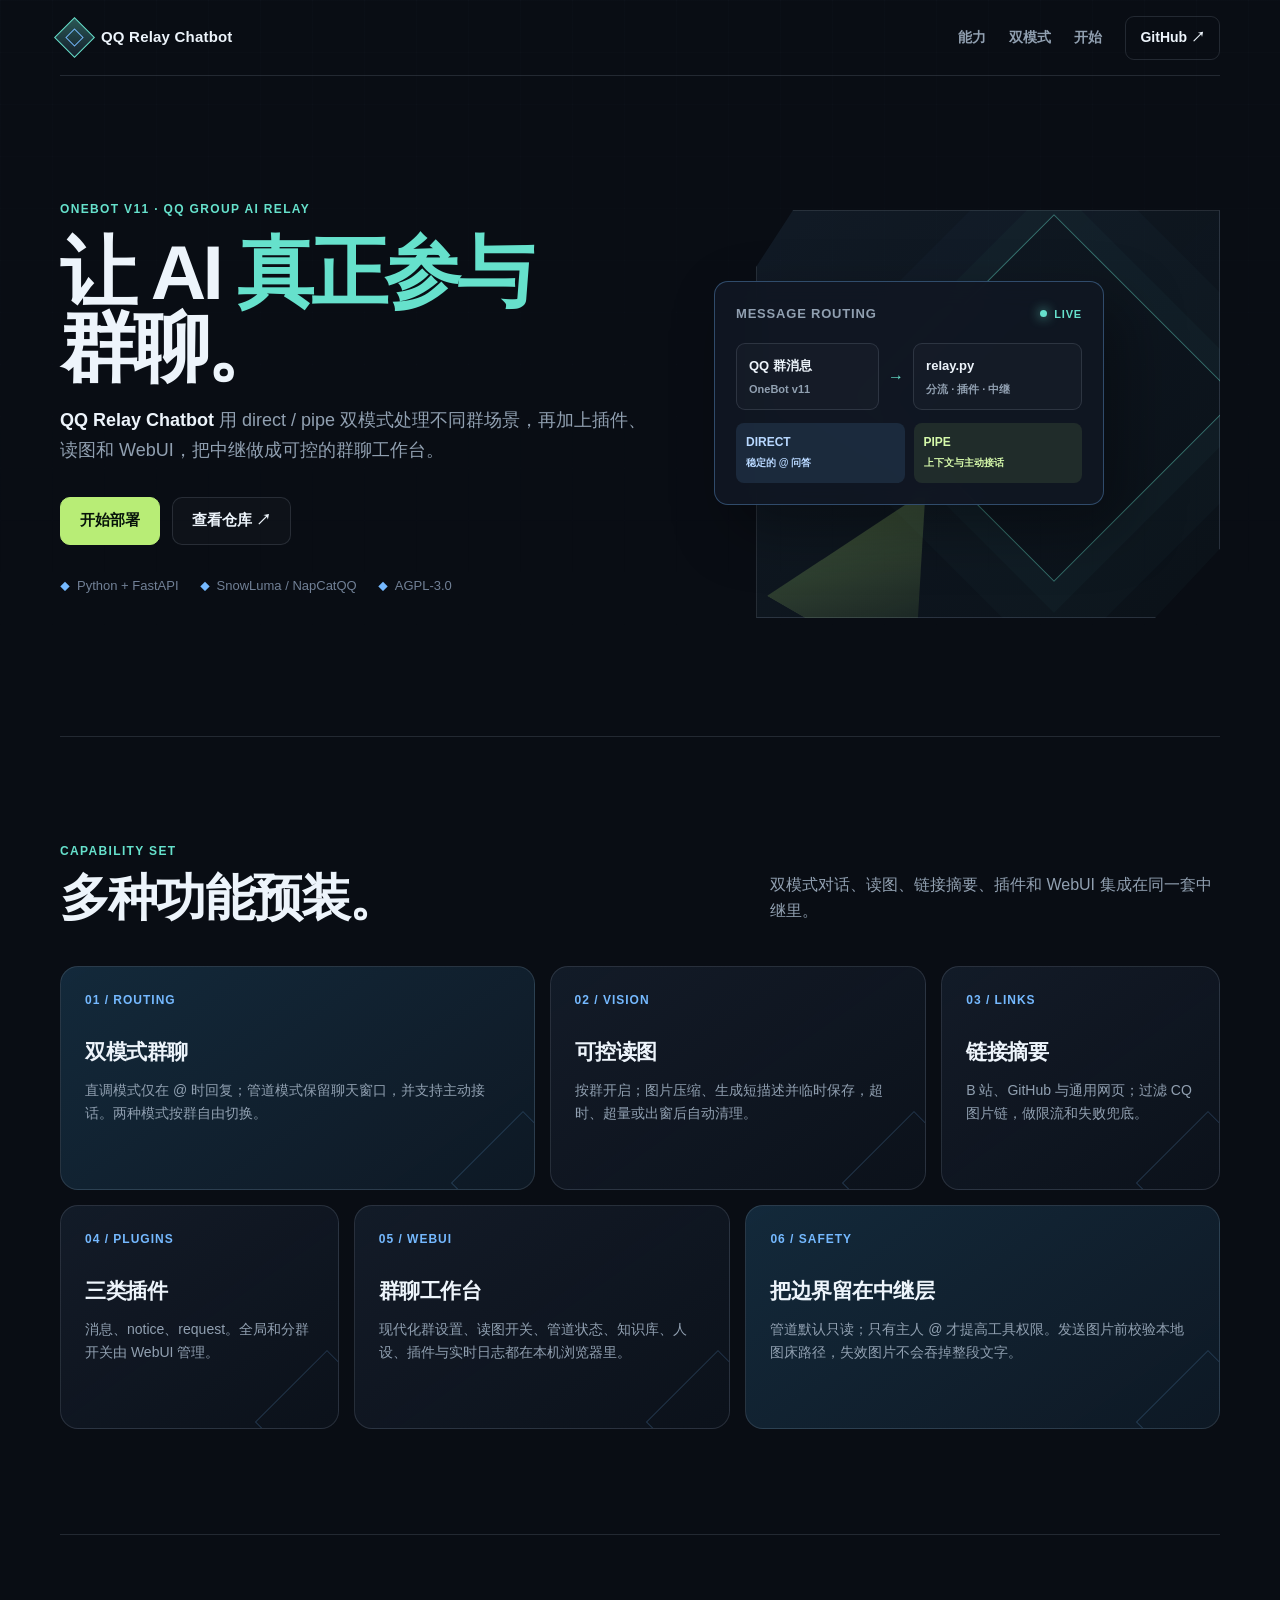
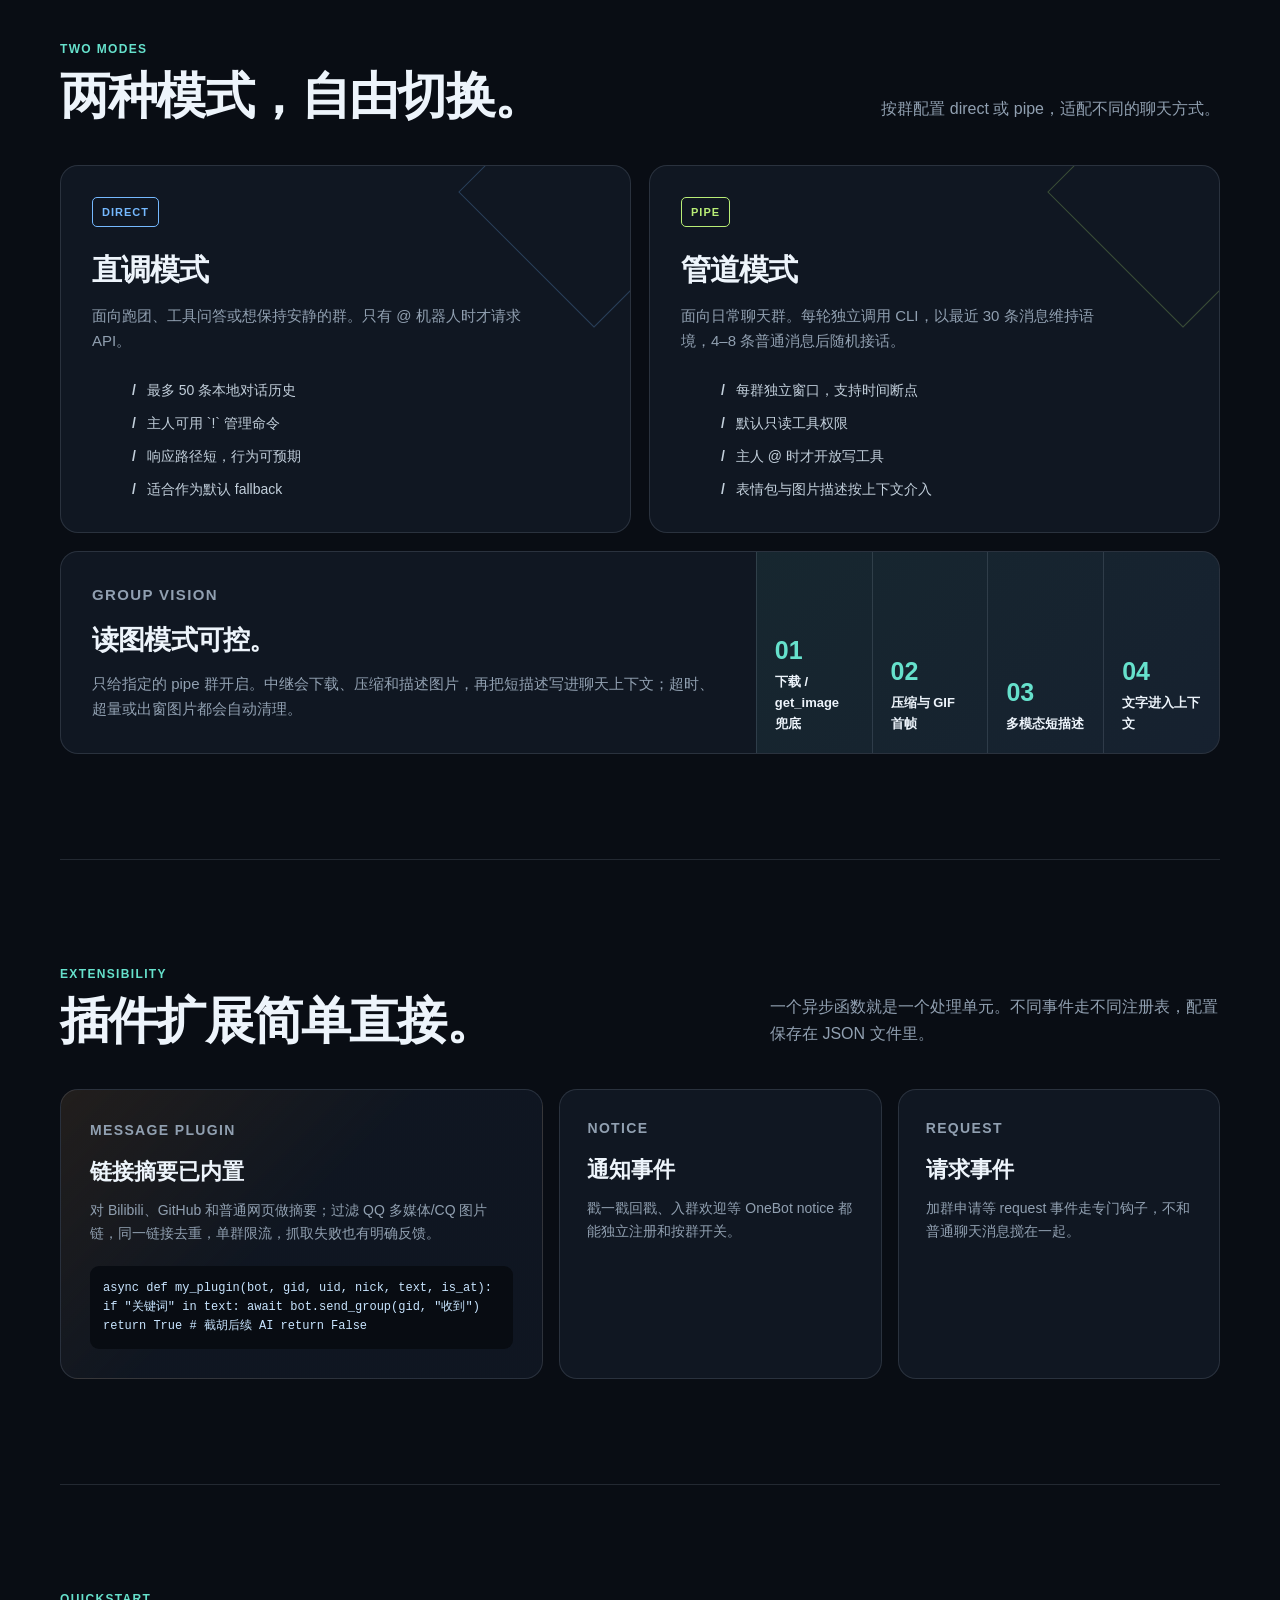
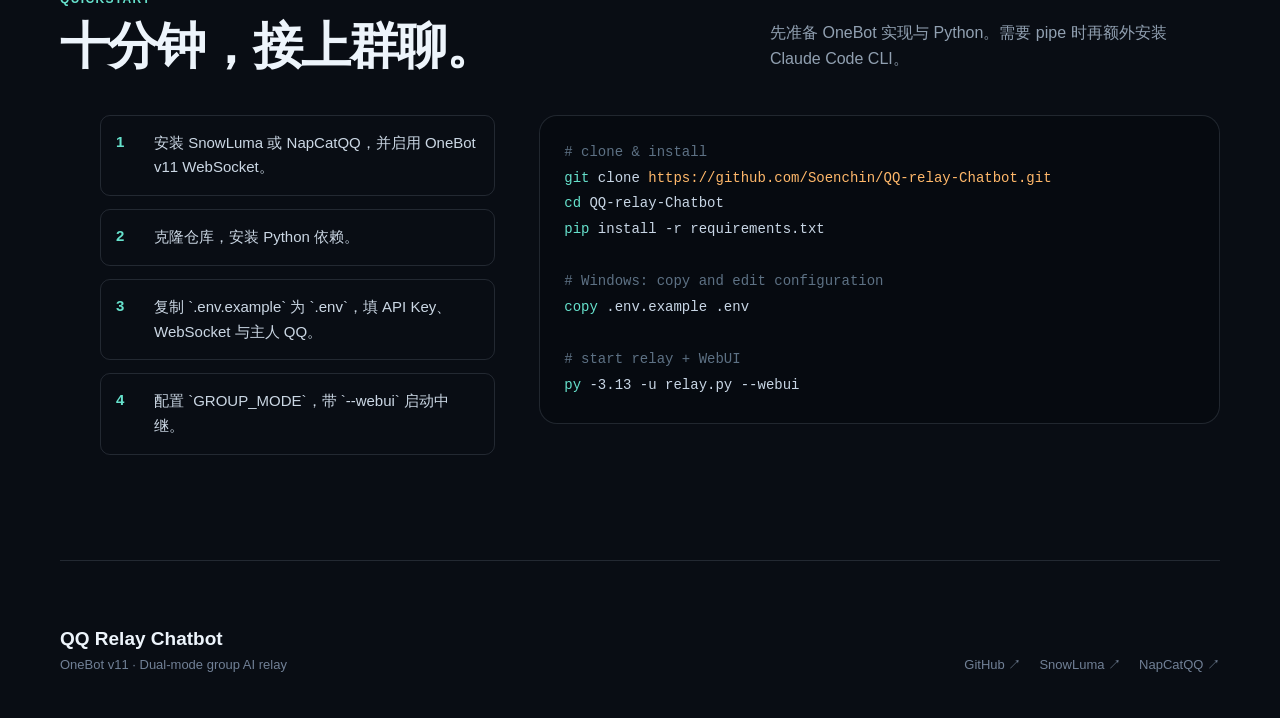
==== commit 59c3eab6: "feat: port stateless pipe context and configurable time gaps" ====
--- a/docs/index.html
+++ b/docs/index.html
@@ -149,7 +149,7 @@
         <div class="section-head reveal"><div><p class="kicker">TWO MODES</p><h2>两种模式，自由切换。</h2></div><p class="section-copy">按群配置 direct 或 pipe，适配不同的聊天方式。</p></div>
         <div class="mode-grid">
           <article class="mode direct reveal"><span class="mode-tag">DIRECT</span><h3>直调模式</h3><p>面向跑团、工具问答或想保持安静的群。只有 @ 机器人时才请求 API。</p><ul><li>最多 50 条本地对话历史</li><li>主人可用 `!` 管理命令</li><li>响应路径短，行为可预期</li><li>适合作为默认 fallback</li></ul></article>
-          <article class="mode pipe reveal"><span class="mode-tag">PIPE</span><h3>管道模式</h3><p>面向日常聊天群。CLI 会话与最近 30 条消息共同维持语境，4–8 条普通消息后随机接话。</p><ul><li>每群独立 session UUID</li><li>默认只读工具权限</li><li>主人 @ 时才开放写工具</li><li>表情包与图片描述按上下文介入</li></ul></article>
+          <article class="mode pipe reveal"><span class="mode-tag">PIPE</span><h3>管道模式</h3><p>面向日常聊天群。每轮独立调用 CLI，以最近 30 条消息维持语境，4–8 条普通消息后随机接话。</p><ul><li>每群独立窗口，支持时间断点</li><li>默认只读工具权限</li><li>主人 @ 时才开放写工具</li><li>表情包与图片描述按上下文介入</li></ul></article>
         </div>
         <div class="vision-band reveal"><div class="vision-copy"><p class="kicker">GROUP VISION</p><h3>读图模式可控。</h3><p>只给指定的 pipe 群开启。中继会下载、压缩和描述图片，再把短描述写进聊天上下文；超时、超量或出窗图片都会自动清理。</p></div><div class="vision-steps"><div><b>01</b>下载 / get_image 兜底</div><div><b>02</b>压缩与 GIF 首帧</div><div><b>03</b>多模态短描述</div><div><b>04</b>文字进入上下文</div></div></div>
       </section>
